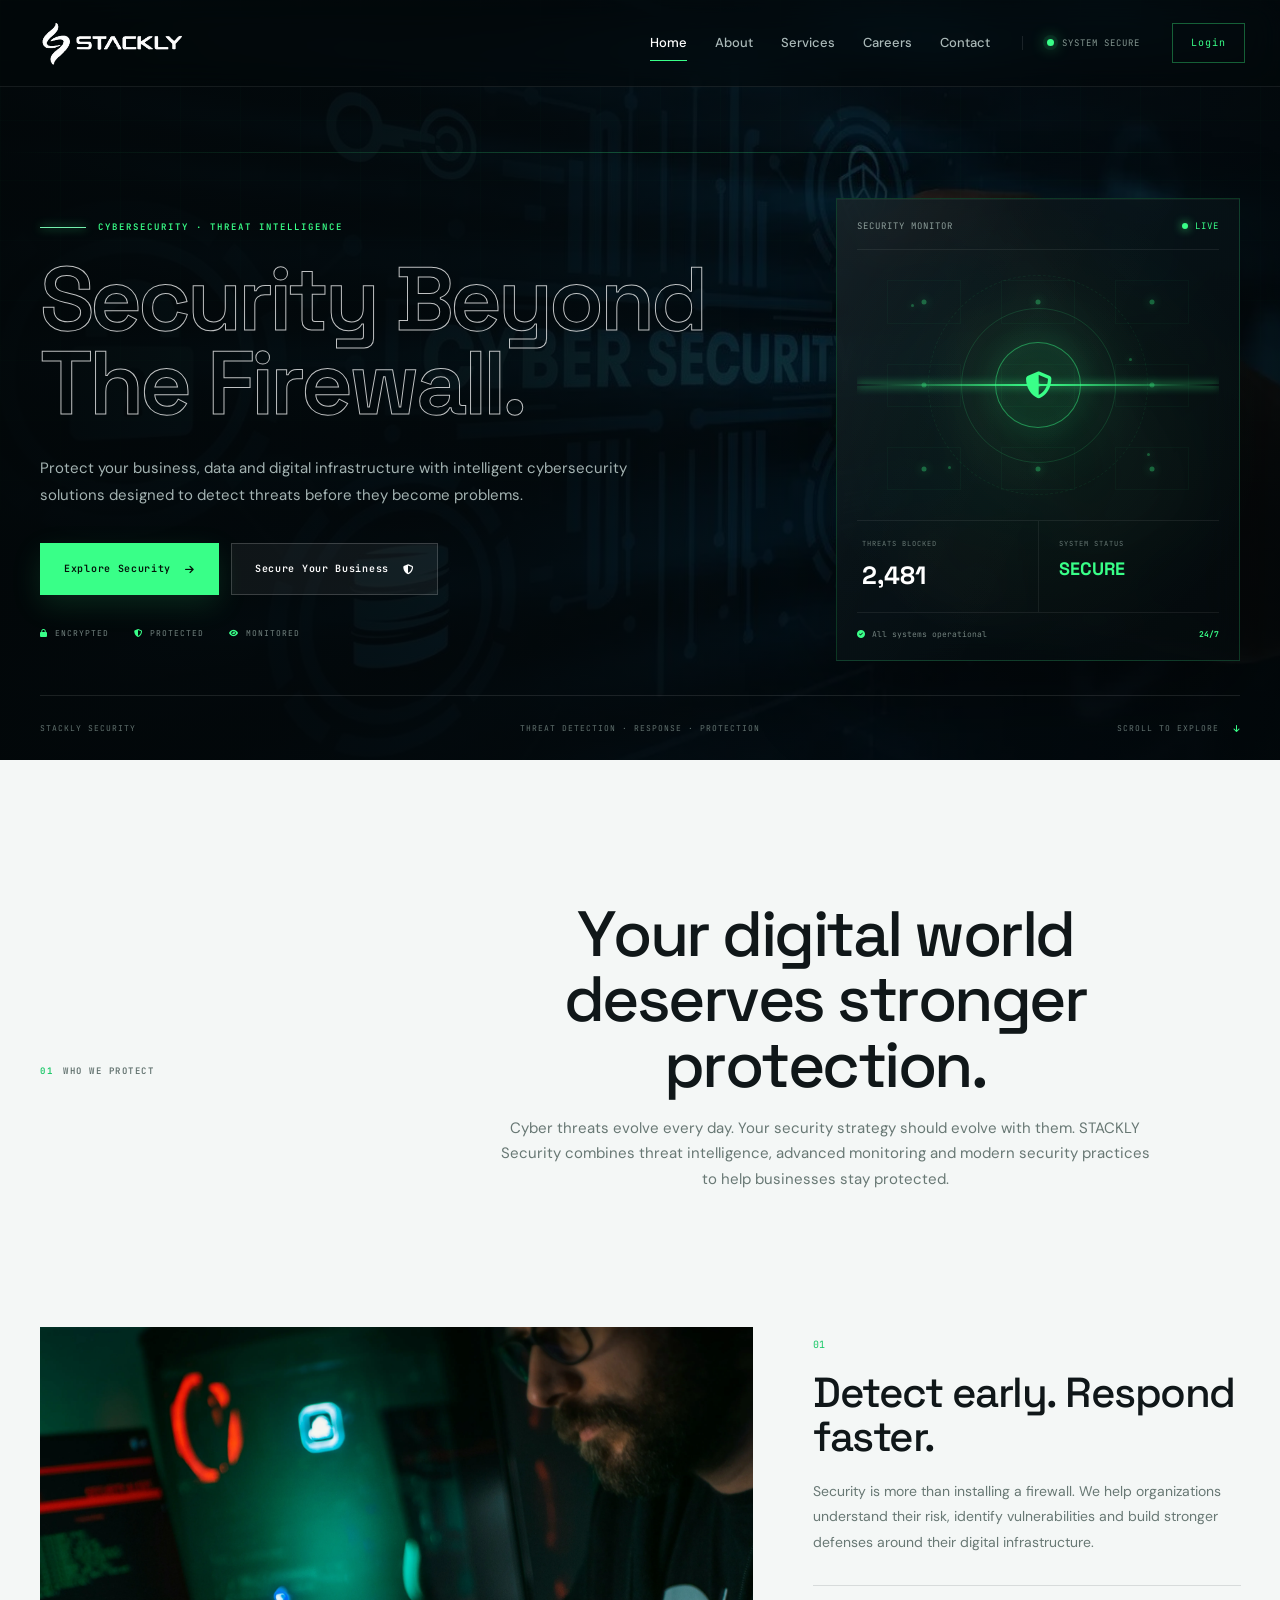
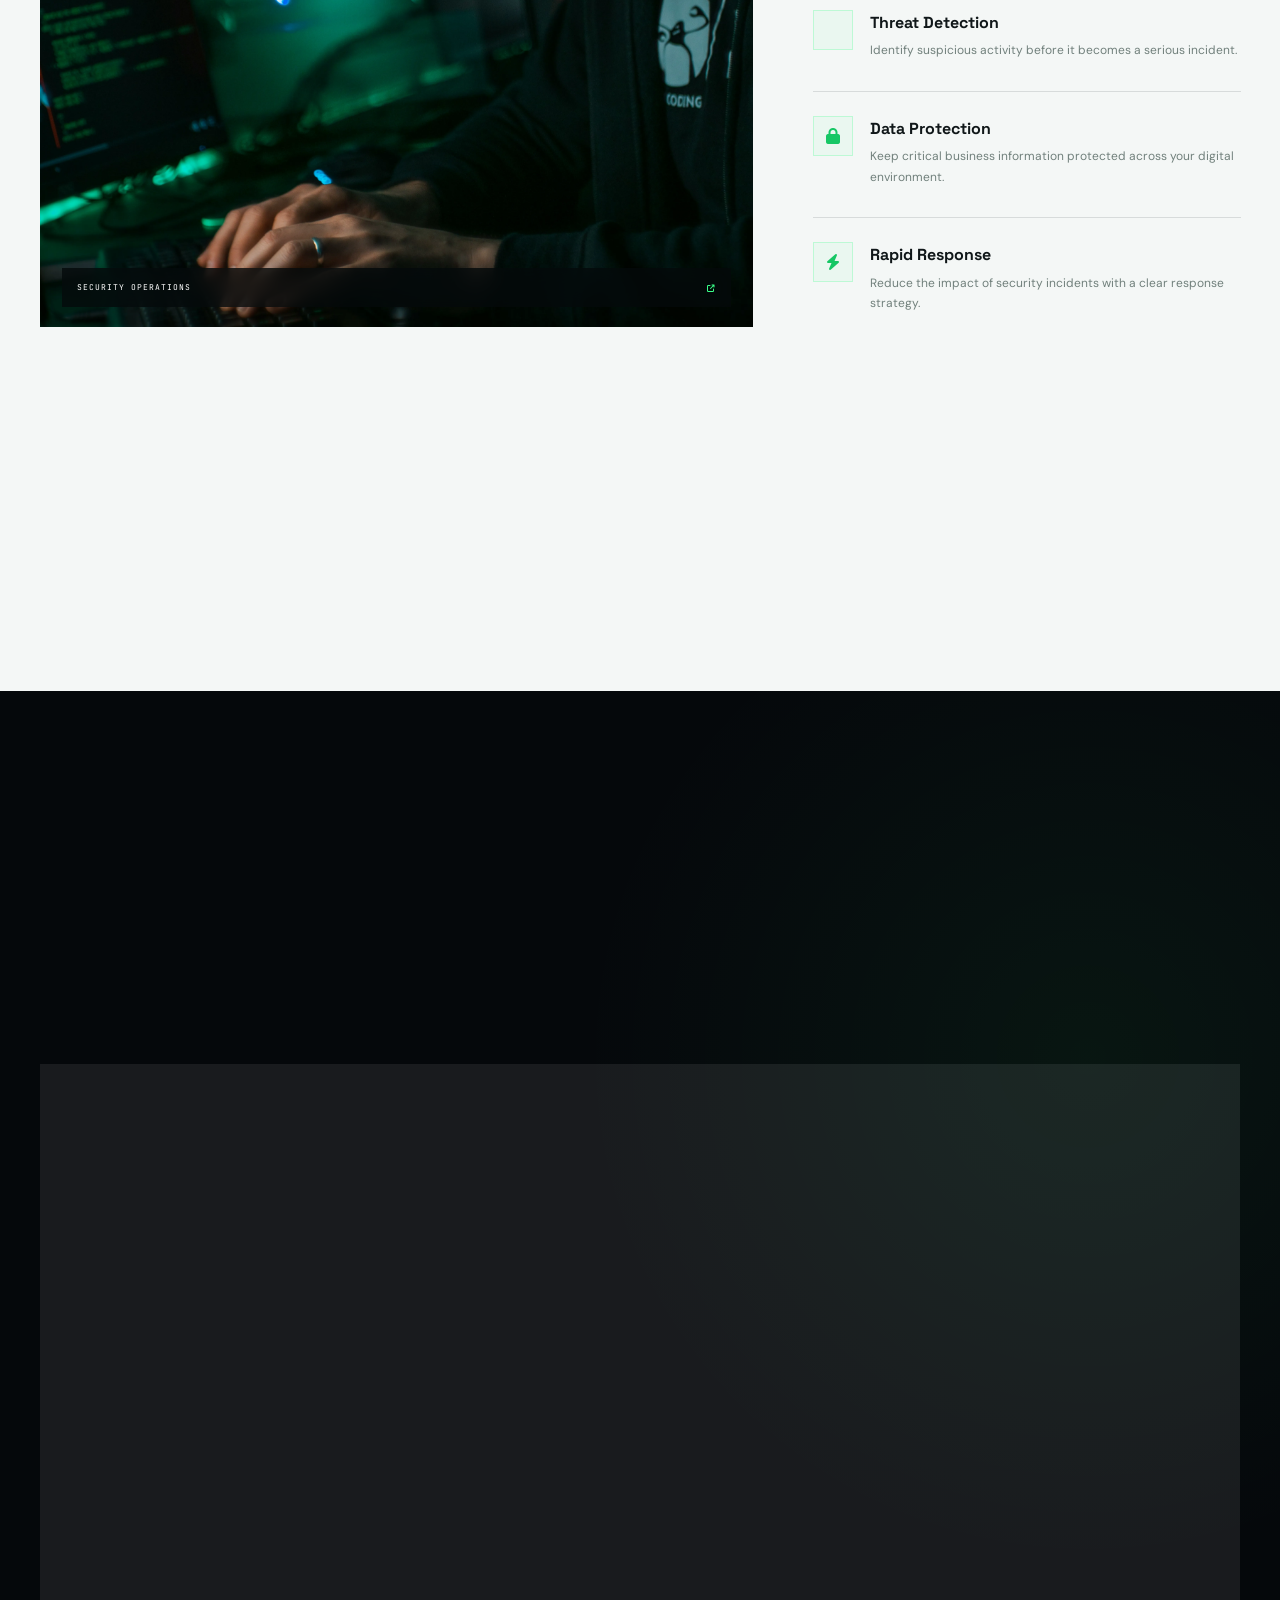
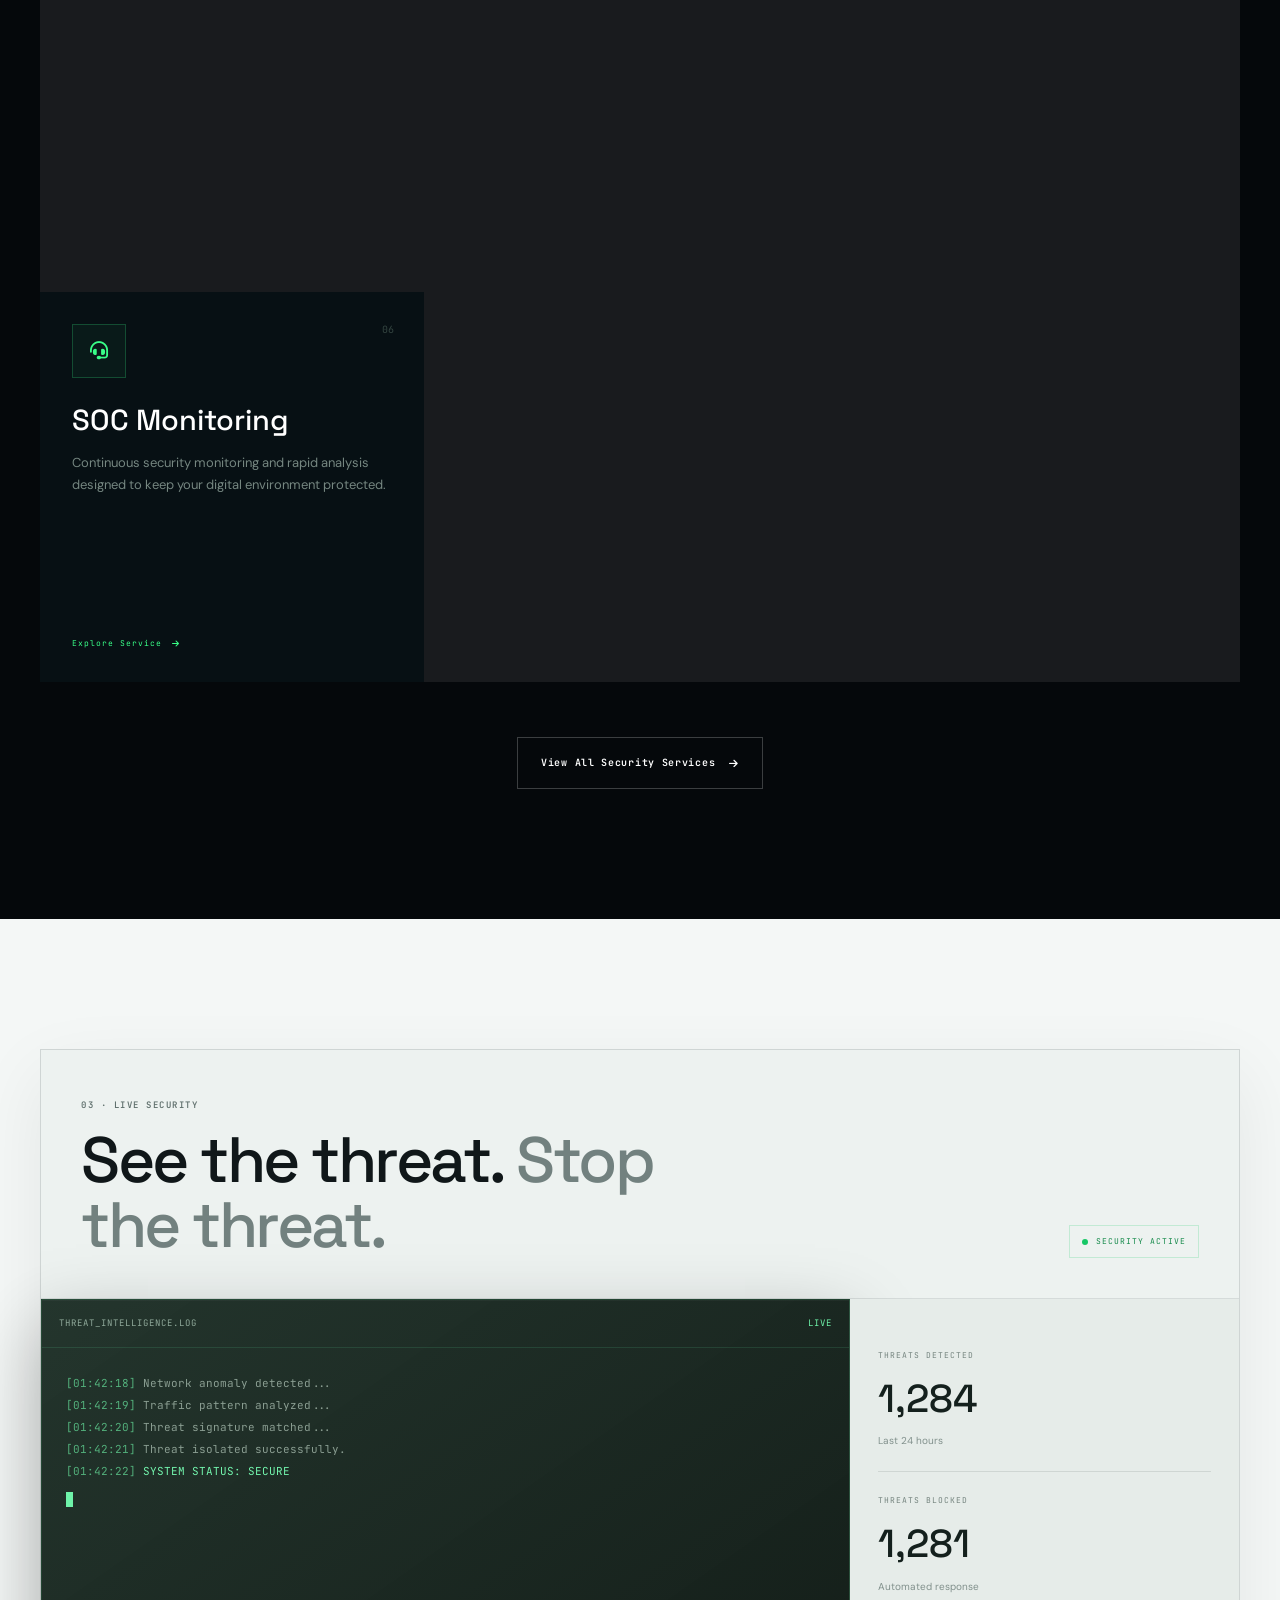
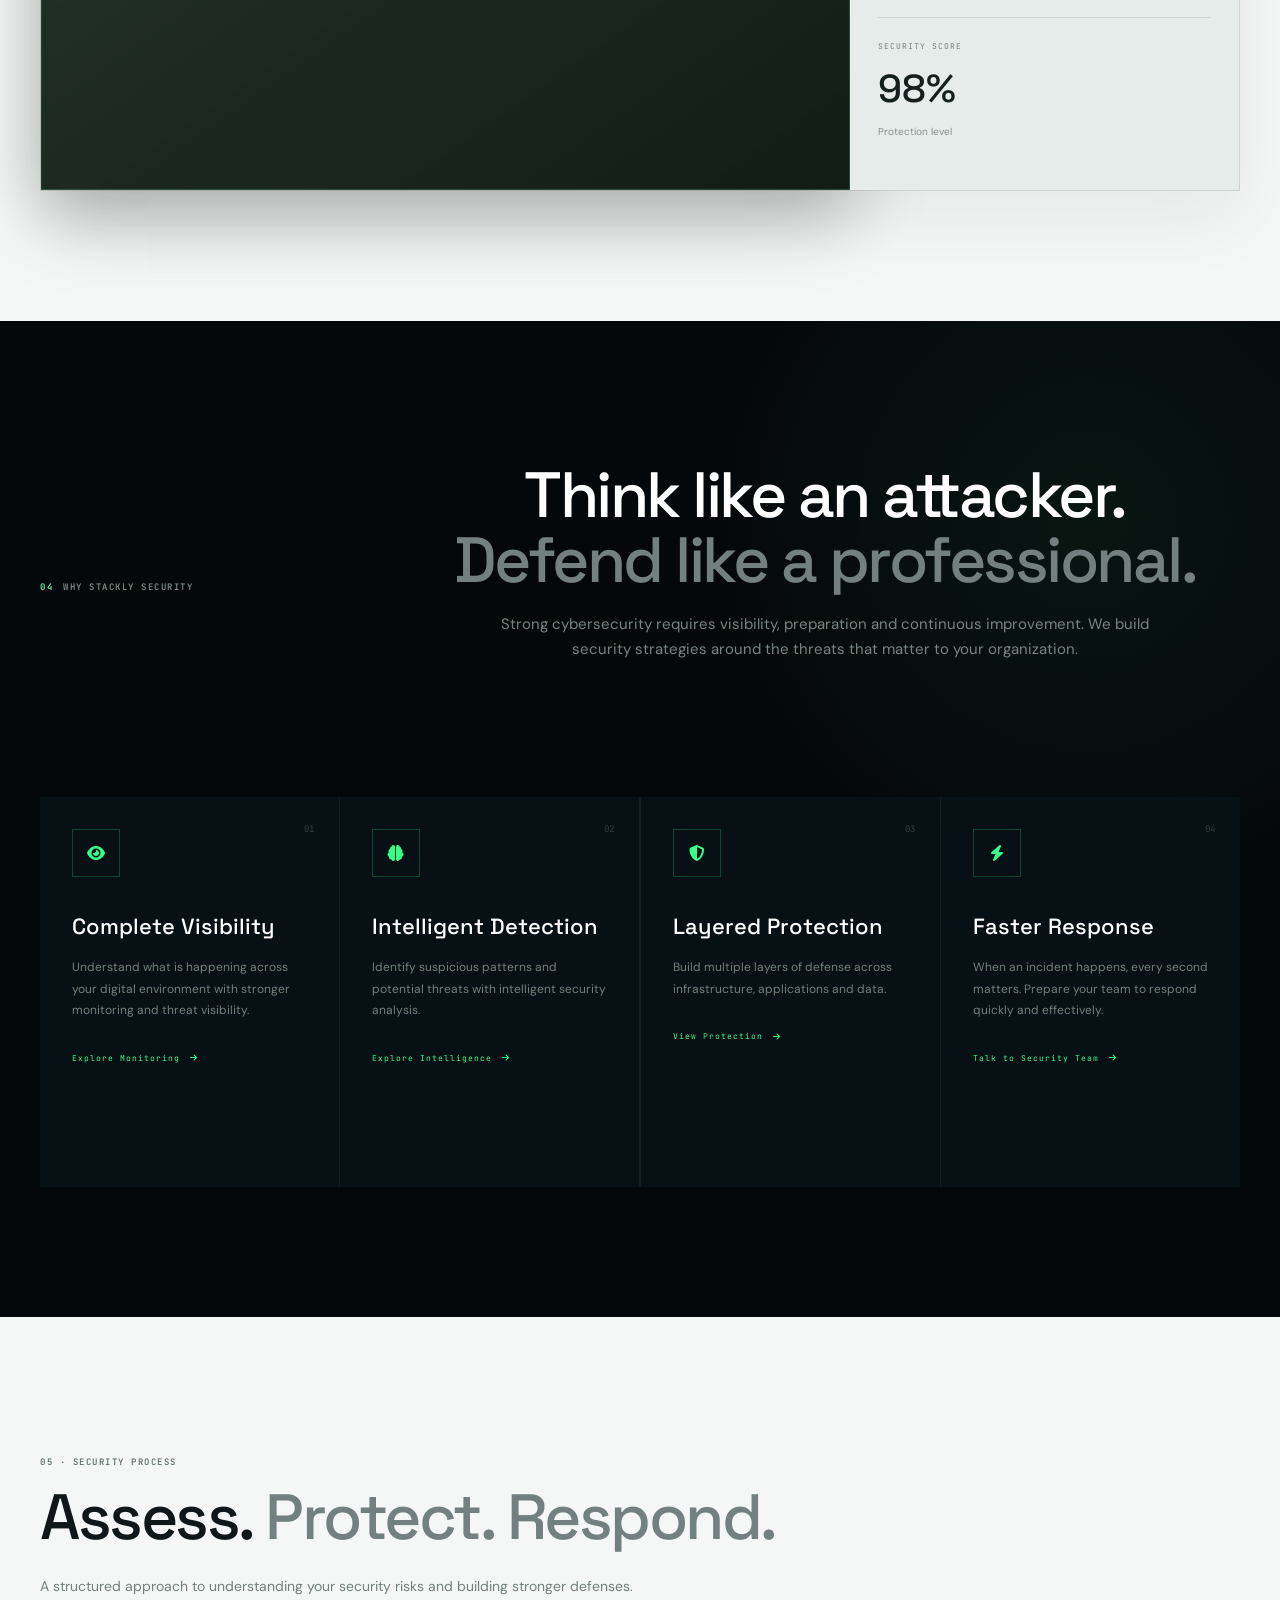
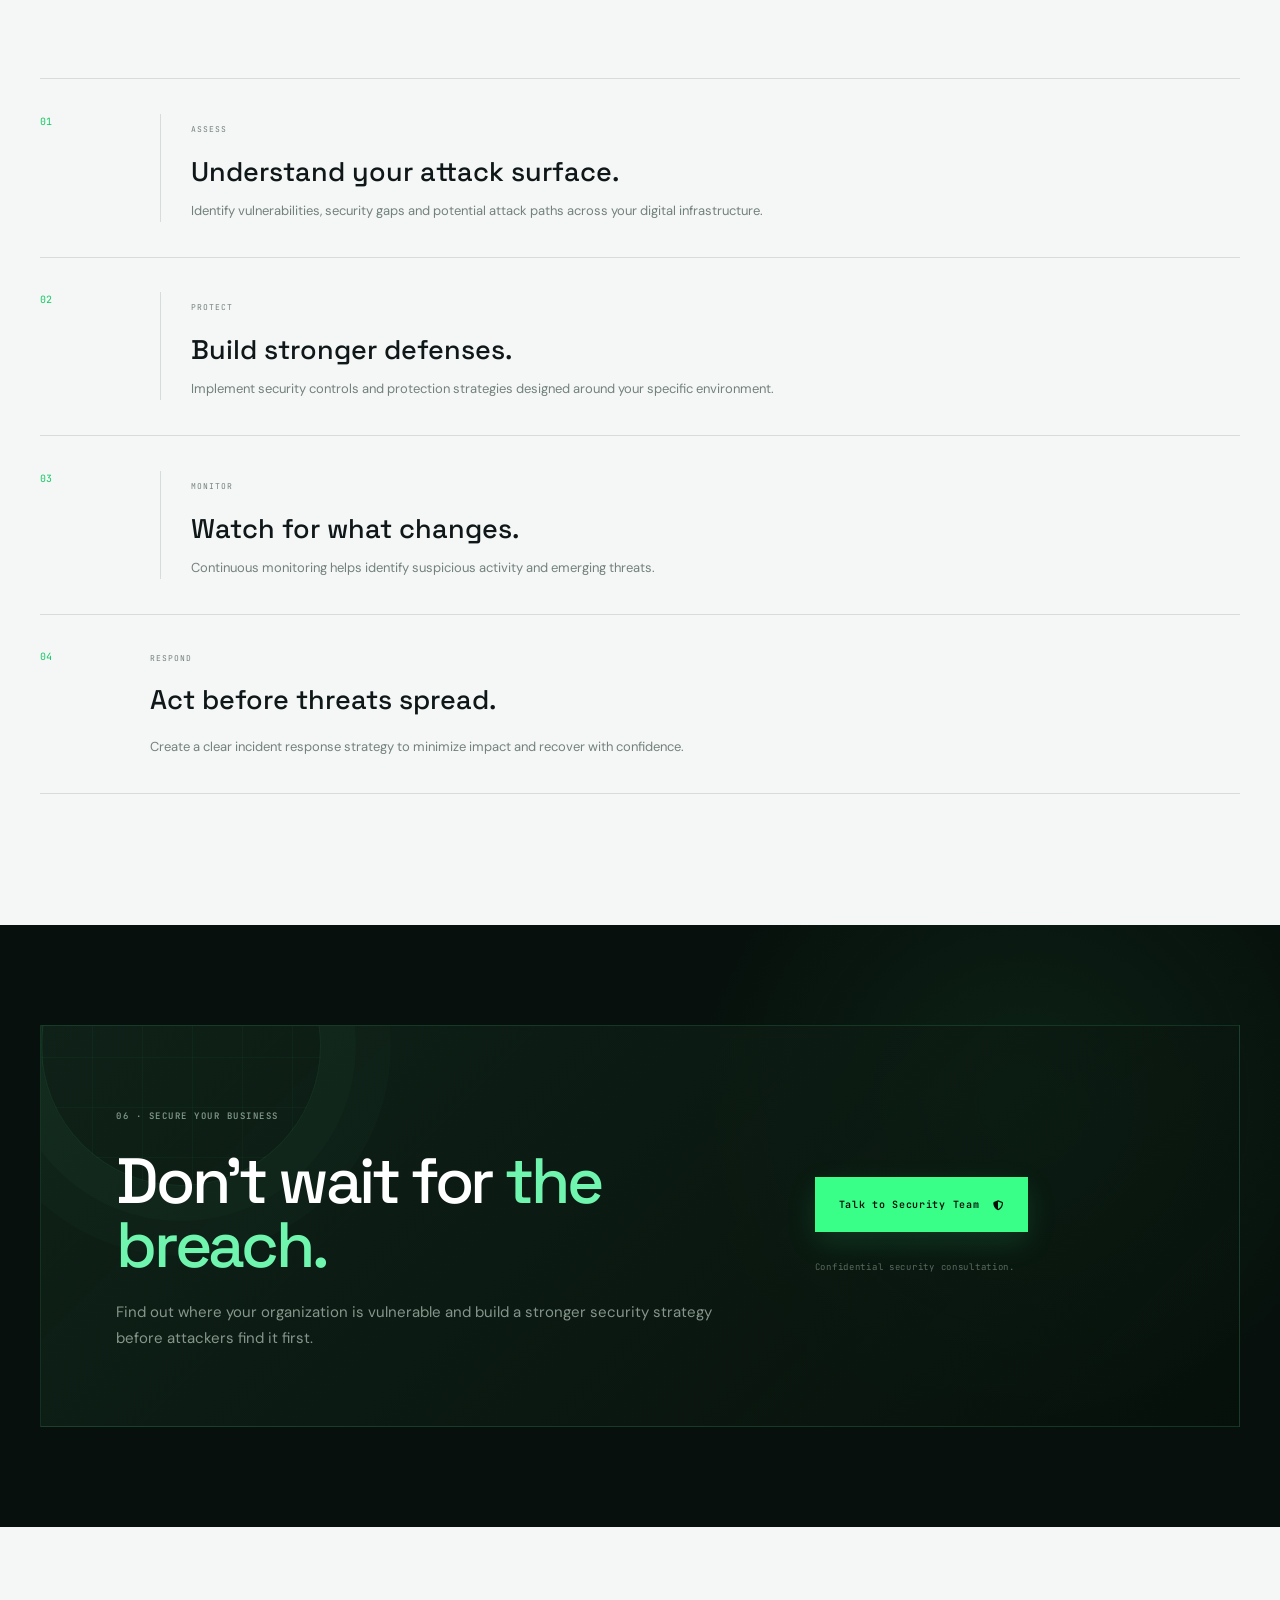
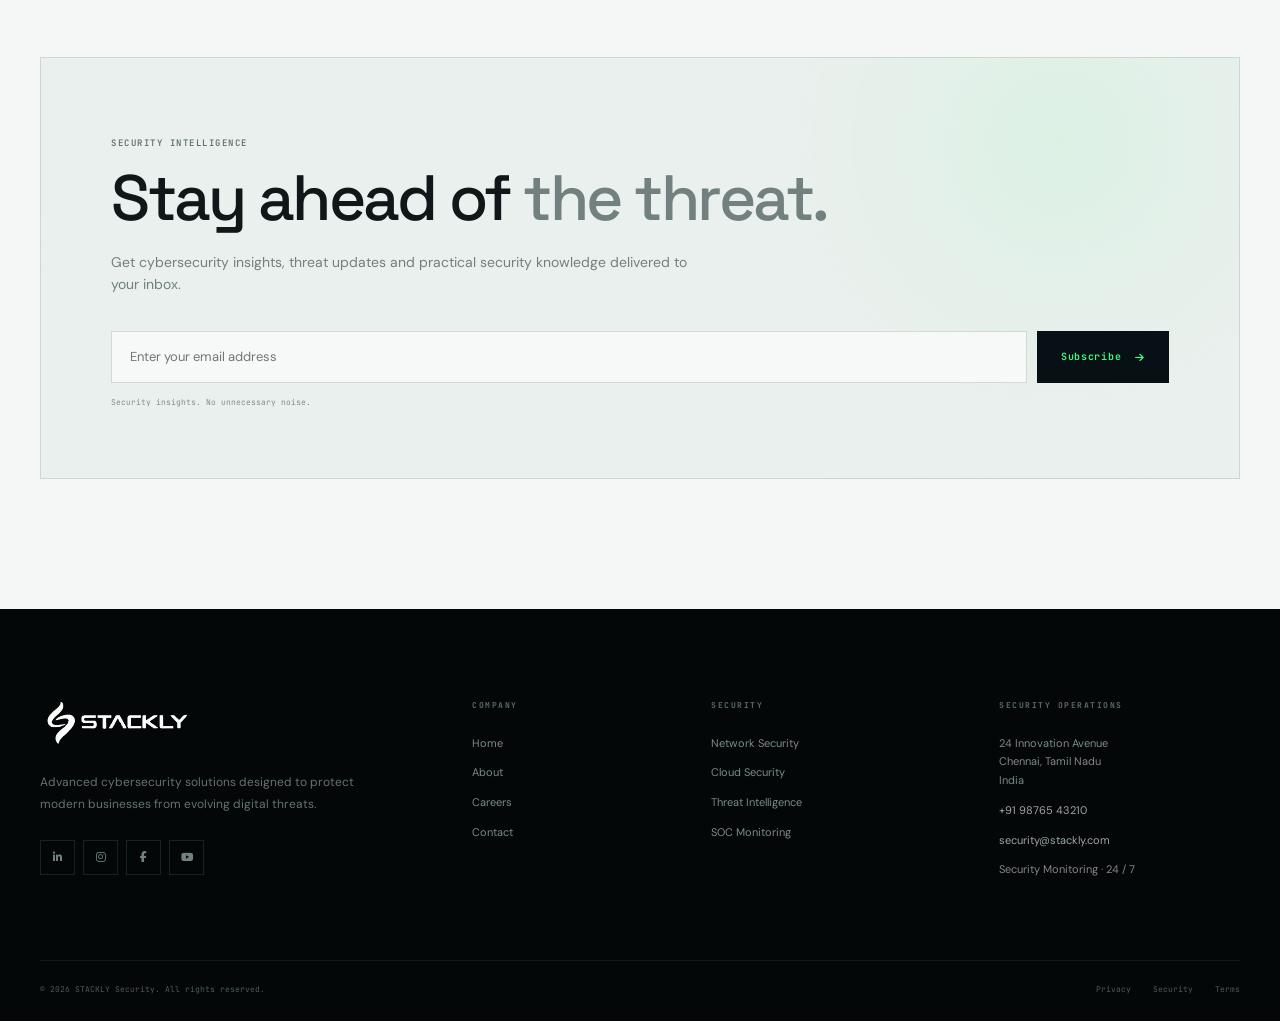
==== index.html @ fbae8cc4 "first commit" ====
<!DOCTYPE html>
<html lang="en">

<head>

    <meta charset="UTF-8">

    <meta
        name="viewport"
        content="width=device-width, initial-scale=1.0"
    >

    <meta
        name="description"
        content="STACKLY Security delivers advanced cybersecurity, threat intelligence, cloud security and digital protection solutions for modern businesses."
    >

    <meta
        name="keywords"
        content="STACKLY Security, cybersecurity, cyber security, threat intelligence, network security, cloud security, SOC, data protection"
    >

    <meta
        name="author"
        content="STACKLY Security"
    >

    <title>
        STACKLY Security — Secure. Detect. Defend.
    </title>


    <!-- =====================================================
         GOOGLE FONTS
    ====================================================== -->

    <link rel="preconnect" href="https://fonts.googleapis.com">

    <link
        rel="preconnect"
        href="https://fonts.gstatic.com"
        crossorigin
    >

    <link
        href="https://fonts.googleapis.com/css2?family=DM+Sans:wght@400;500;600;700&family=JetBrains+Mono:wght@400;500;600;700&family=Space+Grotesk:wght@400;500;600;700&display=swap"
        rel="stylesheet"
    >


    <!-- =====================================================
         MAIN CSS
    ====================================================== -->

    <link
        rel="stylesheet"
        href="css/style.css"
    >

    <link
        rel="stylesheet"
        href="css/responsive.css"
    >

    <link
        rel="stylesheet"
        href="css/animations.css"
    >


    <!-- =====================================================
         FONT AWESOME
    ====================================================== -->

    <link
        rel="stylesheet"
        href="https://cdnjs.cloudflare.com/ajax/libs/font-awesome/6.5.2/css/all.min.css"
    >

    <script>document.documentElement.classList.add('js');</script>

</head>


<body>


<!-- =========================================================
     CYBERSECURITY PRELOADER
========================================================= -->
<div class="preloader" id="preloader" aria-label="Security system booting">
    <div class="preloader-content">
        <div class="preloader-visual">
            <div class="preloader-ring-outer"></div>
            <div class="preloader-ring-inner"></div>
            <div class="preloader-icon-container">
                <svg class="preloader-icon" viewBox="0 0 100 100" fill="none" xmlns="http://www.w3.org/2000/svg">
                    <path d="M50 12L20 25V48C20 68.2 32.8 83.2 50 88C67.2 83.2 80 68.2 80 48V25L50 12Z" stroke="var(--cyber)" stroke-width="2.5" stroke-linejoin="round" fill="none"/>
                    <path d="M50 30L34 39.2V57.7L50 67L66 57.7V39.2L50 30Z" stroke="var(--cyber)" stroke-width="1.5" stroke-dasharray="4 2" fill="none" opacity="0.6"/>
                    <path d="M50 42C47.8 42 46 43.8 46 46V49H44V56H56V49H54V46C54 43.8 52.2 42 50 42ZM48 46C48 44.9 48.9 44 50 44C51.1 44 52 44.9 52 46V49H48V46Z" fill="var(--cyber)"/>
                </svg>
                <div class="preloader-scan-line"></div>
            </div>
        </div>
        <div class="preloader-status">
            <span class="status-dot"></span>
            <span class="status-text">SECURE BOOT ACTIVE</span>
        </div>
    </div>
</div>


<!-- =========================================================
     PAGE WRAPPER
========================================================= -->

<div class="page-wrapper">



<!-- =========================================================
     HEADER
========================================================= -->

<header
    class="site-header"
    id="siteHeader"
>

    <nav class="navbar">


        <!-- BRAND -->

       <a href="index.html" class="brand-logo">
    <img 
        src="assets/logo.webp" 
        alt="STACKLY Security Logo"
        class="brand-logo-img"
    >
</a>



        <!-- DESKTOP NAVIGATION -->

        <div class="desktop-navigation">

            <a
                href="index.html"
                class="nav-link active"
            >
                Home
            </a>

            <a
                href="about.html"
                class="nav-link"
            >
                About
            </a>

            <a
                href="services.html"
                class="nav-link"
            >
                Services
            </a>

         

            <a
                href="career.html"
                class="nav-link"
            >
                Careers
            </a>

            <a
                href="contact.html"
                class="nav-link"
            >
                Contact
            </a>

        </div>



        <!-- SECURITY STATUS -->

        <div class="security-status">

            <span class="status-dot"></span>

            <span>
                SYSTEM SECURE
            </span>

        </div>



        <!-- LOGIN -->

        <a
            href="login.html"
            class="login-link"
        >
            Login
        </a>



        <!-- MOBILE MENU -->

        <button
            class="menu-toggle"
            id="menuToggle"
            aria-label="Open navigation menu"
            aria-expanded="false"
        >

            <span></span>
            <span></span>
            <span></span>

        </button>

    </nav>

</header>



<!-- =========================================================
     MOBILE SIDEBAR
========================================================= -->

<div
    class="mobile-overlay"
    id="mobileOverlay"
></div>


<aside
    class="mobile-sidebar"
    id="mobileSidebar"
>


    <div class="mobile-sidebar-header">

        <div class="mobile-brand">

            STACKLY
            <span>
                SECURITY
            </span>

        </div>


        <button
            class="mobile-close"
            id="mobileClose"
            aria-label="Close navigation"
        >

            <i class="fa-solid fa-xmark"></i>

        </button>

    </div>



    <div class="mobile-menu">


        <a
            href="index.html"
            class="active"
        >

            <span>
                01
            </span>

            Home

        </a>


        <a href="about.html">

            <span>
                02
            </span>

            About

        </a>


        <a href="services.html">

            <span>
                03
            </span>

            Services

        </a>


    


        <a href="career.html">

            <span>
                05
            </span>

            Careers

        </a>


        <a href="contact.html">

            <span>
                06
            </span>

            Contact

        </a>


        <a
            href="login.html"
            class="mobile-login-btn"
        >

            <span>
                →
            </span>

            Security Portal

        </a>

    </div>



    <div class="mobile-sidebar-footer">

        <a href="tel:+919876543210">

            <i class="fa-solid fa-phone"></i>

            <span>
                +91 98765 43210
            </span>

        </a>


        <a href="mailto:security@stackly.com">

            <i class="fa-solid fa-envelope"></i>

            <span>
                security@stackly.com
            </span>

        </a>


        <a href="404.html">

            <i class="fa-solid fa-location-dot"></i>

            <span>
                Tamil Nadu, India
            </span>

        </a>

    </div>

</aside>



<!-- =========================================================
     MAIN
========================================================= -->

<main>



<!-- =========================================================
     HERO SECTION
========================================================= -->

<section
    class="hero-section"
    id="home"
>


    <!-- BACKGROUND -->

    <div class="hero-background">

        <img
            src="assets/c7.webp"
            alt="Cybersecurity operations center"
            class="hero-image"
            loading="eager"
        >

    </div>


    <div class="hero-overlay"></div>


    <!-- CYBER GRID -->

    <div class="cyber-grid"></div>


    <!-- SCAN LINE -->

    <div class="hero-scan-line"></div>



    <!-- HERO CONTAINER -->

    <div class="hero-container">


        <!-- HERO CONTENT -->

        <div class="hero-content">


            <div class="hero-eyebrow reveal-up">

                <span class="eyebrow-line"></span>

                <span>
                    CYBERSECURITY · THREAT INTELLIGENCE
                </span>

            </div>



            <h1
                class="hero-title letter-reveal"
            >

                Security
                <span>
                    Beyond The Firewall.
                </span>

            </h1>



            <p
                class="hero-description reveal-up"
            >

                Protect your business, data and digital
                infrastructure with intelligent cybersecurity
                solutions designed to detect threats before
                they become problems.

            </p>



            <!-- HERO BUTTONS -->

            <div
                class="hero-buttons reveal-up"
            >


                <a
                    href="404.html"
                    class="btn btn-primary magnetic-btn"
                >

                    <span>
                        Explore Security
                    </span>

                    <i class="fa-solid fa-arrow-right"></i>

                </a>



                <a
                    href="404.html"
                    class="btn btn-glass magnetic-btn"
                >

                    <span>
                        Secure Your Business
                    </span>

                    <i class="fa-solid fa-shield-halved"></i>

                </a>

            </div>


            <!-- HERO TRUST -->

            <div class="hero-trust reveal-up">

                <span>
                    <i class="fa-solid fa-lock"></i>
                    ENCRYPTED
                </span>

                <span>
                    <i class="fa-solid fa-shield-halved"></i>
                    PROTECTED
                </span>

                <span>
                    <i class="fa-solid fa-eye"></i>
                    MONITORED
                </span>

            </div>

        </div>



        <!-- =================================================
             CYBER SECURITY DASHBOARD CARD
        ================================================== -->

        <div
            class="hero-floating-card cyber-card reveal-security-card"
        >


            <div class="cyber-card-header">

                <span>
                    SECURITY MONITOR
                </span>

                <span class="live-status">

                    <span></span>

                    LIVE

                </span>

            </div>



            <!-- THREAT VISUAL -->

            <div class="threat-visual">

                <!-- CYBER PARTICLES -->
                <div class="cyber-particles">
                    <span></span>
                    <span></span>
                    <span></span>
                    <span></span>
                </div>

                <!-- SCAN LINE -->
                <div class="threat-scan-line"></div>

                <div class="threat-grid">

                    <span></span>
                    <span></span>
                    <span></span>
                    <span></span>
                    <span></span>
                    <span></span>
                    <span></span>
                    <span></span>
                    <span></span>

                </div>


                <div class="threat-core">

                    <i class="fa-solid fa-shield-halved"></i>

                </div>


                <div class="scan-ring scan-ring-one"></div>

                <div class="scan-ring scan-ring-two"></div>

            </div>



            <!-- SECURITY METRICS -->

            <div class="security-metrics">


                <div class="security-metric">

                    <span>
                        THREATS BLOCKED
                    </span>

                    <strong>
                        2,481
                    </strong>

                </div>


                <div class="security-metric">

                    <span>
                        SYSTEM STATUS
                    </span>

                    <strong class="secure-text">
                        SECURE
                    </strong>

                </div>


            </div>



            <!-- CARD FOOTER -->

            <div class="cyber-card-footer">

                <span>
                    <i class="fa-solid fa-circle-check"></i>
                    All systems operational
                </span>

                <strong>
                    24/7
                </strong>

            </div>

        </div>

    </div>



    <!-- HERO BOTTOM -->

    <div class="hero-bottom-bar">

        <span>
            STACKLY SECURITY
        </span>

        <span>
            THREAT DETECTION · RESPONSE · PROTECTION
        </span>

        <span>
            SCROLL TO EXPLORE
            <i class="fa-solid fa-arrow-down"></i>
        </span>

    </div>

</section>



<!-- =========================================================
     SECURITY INTRO
========================================================= -->

<section
    class="intro-section section-light"
    id="about"
>

    <div class="section-container">


        <div
            class="section-heading-row reveal-up"
        >

            <div class="section-label">

                <span>
                    01
                </span>

                WHO WE PROTECT

            </div>


            <div class="section-heading">

                <h2 class="letter-reveal">

                    Your digital world
                    <em>deserves stronger protection.</em>

                </h2>


                <p>

                    Cyber threats evolve every day.
                    Your security strategy should evolve with them.

                    STACKLY Security combines threat intelligence,
                    advanced monitoring and modern security practices
                    to help businesses stay protected.

                </p>

            </div>

        </div>



        <!-- INTRO GRID -->

        <div class="intro-grid">


            <!-- IMAGE -->

            <div
                class="intro-large-image image-reveal"
            >

                <img
                    src="assets/u2.webp"
                    alt="Cybersecurity analyst monitoring systems"
                    loading="lazy"
                >


                <div class="image-caption">

                    <span>
                        SECURITY OPERATIONS
                    </span>

                    <i
                        class="fa-solid fa-arrow-up-right-from-square"
                    ></i>

                </div>

            </div>



            <!-- CONTENT -->

            <div
                class="intro-side-content reveal-right"
            >

                <div class="intro-number">
                    01
                </div>


                <h3>

                    Detect early.
                    Respond faster.

                </h3>


                <p>

                    Security is more than installing a firewall.
                    We help organizations understand their risk,
                    identify vulnerabilities and build stronger
                    defenses around their digital infrastructure.

                </p>



                <!-- FEATURE 1 -->

                <div
                    class="intro-feature stagger-item"
                >

                    <span class="feature-icon">

                        <i class="fa-solid fa-radar"></i>

                    </span>


                    <div>

                        <h4>
                            Threat Detection
                        </h4>

                        <p>
                            Identify suspicious activity before
                            it becomes a serious incident.
                        </p>

                    </div>

                </div>



                <!-- FEATURE 2 -->

                <div
                    class="intro-feature stagger-item"
                >

                    <span class="feature-icon">

                        <i class="fa-solid fa-lock"></i>

                    </span>


                    <div>

                        <h4>
                            Data Protection
                        </h4>

                        <p>
                            Keep critical business information
                            protected across your digital environment.
                        </p>

                    </div>

                </div>



                <!-- FEATURE 3 -->

                <div
                    class="intro-feature stagger-item"
                >

                    <span class="feature-icon">

                        <i class="fa-solid fa-bolt"></i>

                    </span>


                    <div>

                        <h4>
                            Rapid Response
                        </h4>

                        <p>
                            Reduce the impact of security incidents
                            with a clear response strategy.
                        </p>

                    </div>

                </div>

            </div>

        </div>



        <!-- =================================================
             SECURITY STATISTICS
        ================================================== -->

        <div
            class="stats-grid reveal-up"
        >


            <div class="stat-item">

                <strong
                    class="counter"
                    data-target="99"
                >
                    0
                </strong>

                <span>
                    Threat Visibility %
                </span>

            </div>



            <div class="stat-item">

                <strong
                    class="counter"
                    data-target="24"
                >
                    0
                </strong>

                <span>
                    Hour Monitoring
                </span>

            </div>



            <div class="stat-item">

                <strong
                    class="counter"
                    data-target="365"
                >
                    0
                </strong>

                <span>
                    Days Protected
                </span>

            </div>



            <div class="stat-item">

                <strong
                    class="counter"
                    data-target="100"
                >
                    0
                </strong>

                <span>
                    % Security Focus
                </span>

            </div>

        </div>

    </div>

</section>



<!-- =========================================================
     SECURITY SERVICES
========================================================= -->

<section
    class="services-section section-dark"
    id="services"
>

    <div class="section-container">


        <div
            class="services-heading reveal-up"
        >

            <div>

                <span class="section-label light">

                    02 · SECURITY SERVICES

                </span>


                <h2 class="letter-reveal">

                    Security built
                    <em>around your risks.</em>

                </h2>

            </div>


            <p>

                From infrastructure protection to threat
                monitoring and incident response, we create
                layered security strategies designed for
                modern digital environments.

            </p>

        </div>



        <!-- SERVICE CARDS -->

        <div class="services-grid">


            <!-- SERVICE 01 -->

            <article
                class="service-card service-card-large reveal-up"
            >

                <div class="service-number">
                    01
                </div>


                <div class="service-icon">

                    <i class="fa-solid fa-network-wired"></i>

                </div>


                <h3>
                    Network Security
                </h3>


                <p>

                    Protect your network infrastructure
                    from unauthorized access, malicious
                    activity and evolving cyber threats.

                </p>


                <div class="service-tags">

                    <span>
                        Firewall
                    </span>

                    <span>
                        Monitoring
                    </span>

                    <span>
                        Detection
                    </span>

                </div>


                <a
                    href="404.html"
                    class="service-link"
                >

                    Explore Service

                    <i class="fa-solid fa-arrow-right"></i>

                </a>

            </article>



            <!-- SERVICE 02 -->

            <article
                class="service-card reveal-up"
            >

                <div class="service-number">
                    02
                </div>


                <div class="service-icon">

                    <i class="fa-solid fa-cloud"></i>

                </div>


                <h3>
                    Cloud Security
                </h3>


                <p>

                    Secure cloud environments, applications
                    and infrastructure against modern threats.

                </p>


                <a
                    href="404.html"
                    class="service-link"
                >

                    Explore Service

                    <i class="fa-solid fa-arrow-right"></i>

                </a>

            </article>



            <!-- SERVICE 03 -->

            <article
                class="service-card reveal-up"
            >

                <div class="service-number">
                    03
                </div>


                <div class="service-icon">

                    <i class="fa-solid fa-code"></i>

                </div>


                <h3>
                    Application Security
                </h3>


                <p>

                    Identify application vulnerabilities
                    and strengthen your software before
                    attackers find the weaknesses.

                </p>


                <a
                    href="404.html"
                    class="service-link"
                >

                    Explore Service

                    <i class="fa-solid fa-arrow-right"></i>

                </a>

            </article>



            <!-- SERVICE 04 -->

            <article
                class="service-card reveal-up"
            >

                <div class="service-number">
                    04
                </div>


                <div class="service-icon">

                    <i class="fa-solid fa-crosshairs"></i>

                </div>


                <h3>
                    Threat Intelligence
                </h3>


                <p>

                    Understand emerging threats and gain
                    actionable intelligence to improve
                    your security posture.

                </p>


                <a
                    href="404.html"
                    class="service-link"
                >

                    Explore Service

                    <i class="fa-solid fa-arrow-right"></i>

                </a>

            </article>



            <!-- SERVICE 05 -->

            <article
                class="service-card reveal-up"
            >

                <div class="service-number">
                    05
                </div>


                <div class="service-icon">

                    <i class="fa-solid fa-bug-slash"></i>

                </div>


                <h3>
                    Vulnerability Assessment
                </h3>


                <p>

                    Discover weaknesses across systems,
                    applications and infrastructure before
                    they become attack paths.

                </p>


                <a
                    href="404.html"
                    class="service-link"
                >

                    Explore Service

                    <i class="fa-solid fa-arrow-right"></i>

                </a>

            </article>



            <!-- SERVICE 06 -->

            <article
                class="service-card reveal-up"
            >

                <div class="service-number">
                    06
                </div>


                <div class="service-icon">

                    <i class="fa-solid fa-headset"></i>

                </div>


                <h3>
                    SOC Monitoring
                </h3>


                <p>

                    Continuous security monitoring and
                    rapid analysis designed to keep your
                    digital environment protected.

                </p>


                <a
                    href="404.html"
                    class="service-link"
                >

                    Explore Service

                    <i class="fa-solid fa-arrow-right"></i>

                </a>

            </article>

        </div>



        <!-- CTA -->

        <div
            class="center-button reveal-up"
        >

            <a
                href="404.html"
                class="btn btn-outline-light"
            >

                View All Security Services

                <i class="fa-solid fa-arrow-right"></i>

            </a>

        </div>

    </div>

</section>



<!-- =========================================================
     THREAT INTELLIGENCE
========================================================= -->

<section
    class="threat-section section-light"
>

    <div class="section-container">


        <div class="threat-dashboard reveal">


            <div class="threat-dashboard-header">

                <div>

                    <span class="section-label">

                        03 · LIVE SECURITY

                    </span>

                    <h2 class="split-title">

                        See the threat.
                        <em>Stop the threat.</em>

                    </h2>

                </div>


                <div class="dashboard-status">

                    <span></span>

                    SECURITY ACTIVE

                </div>

            </div>



            <div class="threat-dashboard-grid">


                <!-- TERMINAL -->

                <div class="security-terminal">

                    <div class="security-terminal-header">

                        <span>
                            THREAT_INTELLIGENCE.LOG
                        </span>

                        <span>
                            LIVE
                        </span>

                    </div>


                    <div class="security-terminal-body">

                        <p>
                            <span>
                                [01:42:18]
                            </span>
                            Network anomaly detected...
                        </p>

                        <p>
                            <span>
                                [01:42:19]
                            </span>
                            Traffic pattern analyzed...
                        </p>

                        <p>
                            <span>
                                [01:42:20]
                            </span>
                            Threat signature matched...
                        </p>

                        <p>
                            <span>
                                [01:42:21]
                            </span>
                            Threat isolated successfully.
                        </p>

                        <p class="terminal-success">
                            <span>
                                [01:42:22]
                            </span>
                            SYSTEM STATUS: SECURE
                        </p>

                        <div class="terminal-cursor"></div>

                    </div>

                </div>



                <!-- THREAT METRICS -->

                <div class="threat-metrics">


                    <div class="threat-metric">

                        <span>
                            THREATS DETECTED
                        </span>

                        <strong>
                            1,284
                        </strong>

                        <small>
                            Last 24 hours
                        </small>

                    </div>


                    <div class="threat-metric">

                        <span>
                            THREATS BLOCKED
                        </span>

                        <strong>
                            1,281
                        </strong>

                        <small>
                            Automated response
                        </small>

                    </div>


                    <div class="threat-metric">

                        <span>
                            SECURITY SCORE
                        </span>

                        <strong>
                            98%
                        </strong>

                        <small>
                            Protection level
                        </small>

                    </div>

                </div>

            </div>

        </div>

    </div>

</section>



<!-- =========================================================
     WHY CHOOSE US
========================================================= -->

<section
    class="why-section section-dark"
    id="why-us"
>

    <div class="section-container">


        <div
            class="section-heading-row reveal"
        >

            <div class="section-label light">

                <span>
                    04
                </span>

                WHY STACKLY SECURITY

            </div>


            <div class="section-heading">

                <h2 class="split-title">

                    Think like an attacker.
                    <em>Defend like a professional.</em>

                </h2>

                <p>

                    Strong cybersecurity requires visibility,
                    preparation and continuous improvement.
                    We build security strategies around the
                    threats that matter to your organization.

                </p>

            </div>

        </div>



        <div class="why-grid">


            <article class="why-card reveal">

                <div class="why-card-number">
                    01
                </div>

                <div class="why-card-icon">

                    <i class="fa-solid fa-eye"></i>

                </div>

                <h3>
                    Complete Visibility
                </h3>

                <p>

                    Understand what is happening across
                    your digital environment with stronger
                    monitoring and threat visibility.

                </p>

                <a
                    href="404.html"
                    class="card-link"
                >

                    Explore Monitoring

                    <i class="fa-solid fa-arrow-right"></i>

                </a>

            </article>



            <article class="why-card reveal">

                <div class="why-card-number">
                    02
                </div>

                <div class="why-card-icon">

                    <i class="fa-solid fa-brain"></i>

                </div>

                <h3>
                    Intelligent Detection
                </h3>

                <p>

                    Identify suspicious patterns and
                    potential threats with intelligent
                    security analysis.

                </p>

                <a
                    href="404.html"
                    class="card-link"
                >

                    Explore Intelligence

                    <i class="fa-solid fa-arrow-right"></i>

                </a>

            </article>



            <article class="why-card reveal">

                <div class="why-card-number">
                    03
                </div>

                <div class="why-card-icon">

                    <i class="fa-solid fa-shield-halved"></i>

                </div>

                <h3>
                    Layered Protection
                </h3>

                <p>

                    Build multiple layers of defense
                    across infrastructure, applications
                    and data.

                </p>

                <a
                    href="404.html"
                    class="card-link"
                >

                    View Protection

                    <i class="fa-solid fa-arrow-right"></i>

                </a>

            </article>



            <article class="why-card reveal">

                <div class="why-card-number">
                    04
                </div>

                <div class="why-card-icon">

                    <i class="fa-solid fa-bolt"></i>

                </div>

                <h3>
                    Faster Response
                </h3>

                <p>

                    When an incident happens, every second
                    matters. Prepare your team to respond
                    quickly and effectively.

                </p>

                <a
                    href="404.html"
                    class="card-link"
                >

                    Talk to Security Team

                    <i class="fa-solid fa-arrow-right"></i>

                </a>

            </article>

        </div>

    </div>

</section>



<!-- =========================================================
     SECURITY PROCESS
========================================================= -->

<section
    class="process-section section-light"
>

    <div class="section-container">


        <div class="process-heading reveal">

            <span class="section-label">

                05 · SECURITY PROCESS

            </span>


            <h2 class="split-title">

                Assess.
                <em>Protect. Respond.</em>

            </h2>


            <p>

                A structured approach to understanding your
                security risks and building stronger defenses.

            </p>

        </div>



        <div class="process-timeline">


            <article class="process-item reveal">

                <div class="process-number">
                    01
                </div>

                <div class="process-line"></div>

                <div class="process-content">

                    <span>
                        ASSESS
                    </span>

                    <h3>
                        Understand your attack surface.
                    </h3>

                    <p>

                        Identify vulnerabilities, security
                        gaps and potential attack paths across
                        your digital infrastructure.

                    </p>

                </div>

            </article>



            <article class="process-item reveal">

                <div class="process-number">
                    02
                </div>

                <div class="process-line"></div>

                <div class="process-content">

                    <span>
                        PROTECT
                    </span>

                    <h3>
                        Build stronger defenses.
                    </h3>

                    <p>

                        Implement security controls and
                        protection strategies designed around
                        your specific environment.

                    </p>

                </div>

            </article>



            <article class="process-item reveal">

                <div class="process-number">
                    03
                </div>

                <div class="process-line"></div>

                <div class="process-content">

                    <span>
                        MONITOR
                    </span>

                    <h3>
                        Watch for what changes.
                    </h3>

                    <p>

                        Continuous monitoring helps identify
                        suspicious activity and emerging
                        threats.

                    </p>

                </div>

            </article>



            <article class="process-item reveal">

                <div class="process-number">
                    04
                </div>

                <div class="process-content">

                    <span>
                        RESPOND
                    </span>

                    <h3>
                        Act before threats spread.
                    </h3>

                    <p>

                        Create a clear incident response
                        strategy to minimize impact and
                        recover with confidence.

                    </p>

                </div>

            </article>

        </div>

    </div>

</section>



<!-- =========================================================
     SECURITY CTA
========================================================= -->

<section
    class="contact-cta-section section-dark"
>

    <div class="section-container">


        <div class="contact-cta-box reveal">


            <div class="contact-cta-content">

                <span class="section-label light">

                    06 · SECURE YOUR BUSINESS

                </span>


                <h2 class="split-title">

                    Don't wait for
                    <em>the breach.</em>

                </h2>


                <p>

                    Find out where your organization is
                    vulnerable and build a stronger security
                    strategy before attackers find it first.

                </p>

            </div>


            <div class="contact-cta-action">

                <a
                    href="contact.html"
                    class="btn btn-primary magnetic-btn"
                >

                    <span>
                        Talk to Security Team
                    </span>

                    <i class="fa-solid fa-shield-halved"></i>

                </a>


                <span class="contact-cta-note">

                    Confidential security consultation.

                </span>

            </div>

        </div>

    </div>

</section>



<!-- =========================================================
     NEWSLETTER
========================================================= -->

<section
    class="newsletter-section section-light"
>

    <div class="section-container">

        <div
            class="newsletter-box reveal"
        >


            <div class="newsletter-content">

                <span class="section-label">

                    SECURITY INTELLIGENCE

                </span>


                <h2 class="split-title">

                    Stay ahead of
                    <em>the threat.</em>

                </h2>


                <p>

                    Get cybersecurity insights, threat updates
                    and practical security knowledge delivered
                    to your inbox.

                </p>

            </div>


            <form
                class="newsletter-form"
                id="newsletterForm"
            >

                <div class="newsletter-input-wrap">

                    <label
                        for="newsletterEmail"
                        class="sr-only"
                    >
                        Email address
                    </label>


                    <input
                        type="email"
                        id="newsletterEmail"
                        name="newsletterEmail"
                        placeholder="Enter your email address"
                        autocomplete="email"
                        required
                    >

                </div>


                <button
                    type="submit"
                    class="btn btn-dark"
                >

                    <span>
                        Subscribe
                    </span>

                    <i class="fa-solid fa-arrow-right"></i>

                </button>

            </form>


            <small class="newsletter-note">

                Security insights. No unnecessary noise.

            </small>

        </div>

    </div>

</section>



<!-- =========================================================
     FOOTER
========================================================= -->

<footer
    class="site-footer"
    id="footer"
>

    <div class="section-container">


        <div class="footer-main">


            <!-- BRAND -->

            <div class="footer-brand reveal">

               <a href="index.html" class="footer-logo">
    <img 
        src="assets/logo.webp" 
        alt="STACKLY Security Logo"
        class="footer-logo-img"
    >
</a>


                <p>

                    Advanced cybersecurity solutions designed
                    to protect modern businesses from evolving
                    digital threats.

                </p>


                <div class="footer-socials">

                    <a
                        href="404.html"
                        aria-label="LinkedIn"
                    >
                        <i class="fa-brands fa-linkedin-in"></i>
                    </a>


                    <a
                        href="404.html"
                        aria-label="Instagram"
                    >
                        <i class="fa-brands fa-instagram"></i>
                    </a>


                    <a
                        href="404.html"
                        aria-label="Facebook"
                    >
                        <i class="fa-brands fa-facebook-f"></i>
                    </a>


                    <a
                        href="404.html"
                        aria-label="YouTube"
                    >
                        <i class="fa-brands fa-youtube"></i>
                    </a>

                </div>

            </div>



            <!-- COMPANY -->

            <div class="footer-column reveal">

                <h4>
                    COMPANY
                </h4>

                <a href="index.html">
                    Home
                </a>

                <a href="about.html">
                    About
                </a>

                <a href="career.html">
                    Careers
                </a>

                <a href="contact.html">
                    Contact
                </a>

            </div>



            <!-- SECURITY -->

            <div class="footer-column reveal">

                <h4>
                    SECURITY
                </h4>

                <a href="404.html">
                    Network Security
                </a>

                <a href="404.html">
                    Cloud Security
                </a>

                <a href="404.html">
                    Threat Intelligence
                </a>

                <a href="404.html">
                    SOC Monitoring
                </a>

            </div>



            <!-- CONTACT -->

            <div
                class="footer-column footer-contact reveal"
            >

                <h4>
                    SECURITY OPERATIONS
                </h4>


                <address>

                    24 Innovation Avenue<br>
                    Chennai, Tamil Nadu<br>
                    India

                </address>


                <a href="tel:+919876543210">
                    +91 98765 43210
                </a>


                <a href="mailto:security@stackly.com">
                    security@stackly.com
                </a>


                <span>
                    Security Monitoring · 24 / 7
                </span>

            </div>

        </div>



        <!-- FOOTER BOTTOM -->

        <div class="footer-bottom">

            <span>

                © 2026 STACKLY Security.
                All rights reserved.

            </span>


            <div>

                <a href="404.html">
                    Privacy
                </a>

                <a href="404.html">
                    Security
                </a>

                <a href="404.html">
                    Terms
                </a>

            </div>

        </div>

    </div>

</footer>



<!-- =========================================================
     BACK TO TOP
========================================================= -->

<button
    class="back-to-top"
    id="backToTop"
    aria-label="Back to top"
    type="button"
>

    <i class="fa-solid fa-arrow-up"></i>

</button>



<!-- =========================================================
     SCROLL PROGRESS
========================================================= -->

<div
    class="scroll-progress"
    id="scrollProgress"
    aria-hidden="true"
></div>



<!-- =========================================================
     JAVASCRIPT
========================================================= -->

<script src="js/navigation.js"></script>

<script src="js/animations.js"></script>

<script src="js/main.js"></script>


</body>

</html>
---- css/style.css ----
/* =========================================================
   STACKLY SECURITY
   MAIN STYLE SHEET
========================================================= */

:root {
    --bg-dark: #05080b;
    --bg-dark-2: #081016;
    --bg-panel: #0b141a;
    --bg-light: #f4f7f6;
    --white: #ffffff;
    --text-dark: #101719;
    --text-muted: #718087;
    --text-light: #aab8bd;

    --cyber: #39ff88;
    --cyber-dark: #16c765;
    --cyan: #48dfff;

    --border-dark: rgba(255,255,255,0.10);
    --border-light: rgba(8,20,25,0.12);

    --glass-dark: rgba(8,18,23,0.72);
    --glass-light: rgba(255,255,255,0.78);

    --shadow-dark: 0 30px 80px rgba(0,0,0,0.35);

    --font-body: "DM Sans", sans-serif;
    --font-display: "Space Grotesk", sans-serif;
    --font-mono: "JetBrains Mono", monospace;

    --container: 1280px;
    --radius: 4px;
    --transition: 0.35s ease;
}


/* =========================================================
   RESET
========================================================= */

*,
*::before,
*::after {
    box-sizing: border-box;
    margin: 0;
    padding: 0;
}

html {
    scroll-behavior: smooth;
    font-size: 16px;
}

body {
    font-family: var(--font-body);
    background: var(--bg-dark);
    color: var(--white);
    overflow-x: hidden;
    line-height: 1.6;
}

body.menu-open {
    overflow: hidden;
}

img {
    display: block;
    width: 100%;
    max-width: 100%;
}

a {
    color: inherit;
    text-decoration: none;
}

button,
input {
    font: inherit;
}

button {
    cursor: pointer;
}

ul,
ol {
    list-style: none;
}

::selection {
    background: var(--cyber);
    color: #031008;
}


/* =========================================================
   SCROLLBAR
========================================================= */

::-webkit-scrollbar {
    width: 7px;
}

::-webkit-scrollbar-track {
    background: #030607;
}

::-webkit-scrollbar-thumb {
    background: #234532;
    border-radius: 10px;
}

::-webkit-scrollbar-thumb:hover {
    background: var(--cyber);
}


/* =========================================================
   GLOBAL
========================================================= */

.page-wrapper {
    position: relative;
    overflow: hidden;
}

.section-container {
    width: min(var(--container), calc(100% - 80px));
    margin-inline: auto;
}

.section-light {
    background: var(--bg-light);
    color: var(--text-dark);
}

.section-dark {
    background:
        radial-gradient(
            circle at 85% 20%,
            rgba(57,255,136,0.055),
            transparent 28%
        ),
        var(--bg-dark);
}

.sr-only {
    position: absolute;
    width: 1px;
    height: 1px;
    padding: 0;
    margin: -1px;
    overflow: hidden;
    clip: rect(0,0,0,0);
    white-space: nowrap;
    border: 0;
}


/* =========================================================
   PRELOADER
========================================================= */

.preloader {
    position: fixed;
    inset: 0;
    z-index: 99999;

    display: grid;
    place-items: center;

    background:
        radial-gradient(
            circle at center,
            rgba(57,255,136,0.045),
            transparent 35%
        ),
        #030608;

    transition:
        opacity 0.7s ease,
        visibility 0.7s ease;
}

.preloader.hidden {
    opacity: 0;
    visibility: hidden;
    pointer-events: none;
}

.preloader-terminal {
    width: min(760px, calc(100% - 40px));

    border: 1px solid rgba(57,255,136,0.28);
    background: rgba(4,10,13,0.96);

    box-shadow:
        0 0 0 1px rgba(57,255,136,0.035),
        0 30px 100px rgba(0,0,0,0.65),
        0 0 70px rgba(57,255,136,0.06);
}

.terminal-header {
    min-height: 46px;
    padding: 0 16px;

    display: flex;
    align-items: center;
    gap: 14px;

    border-bottom: 1px solid rgba(57,255,136,0.15);

    background: #071014;

    font-family: var(--font-mono);
    font-size: 11px;
}

.terminal-dots {
    display: flex;
    gap: 6px;
}

.terminal-dots span {
    width: 8px;
    height: 8px;
    border-radius: 50%;
    background: #294239;
}

.terminal-dots span:last-child {
    background: var(--cyber);
    box-shadow: 0 0 10px var(--cyber);
}

.terminal-title {
    color: #78908a;
    flex: 1;
}

.terminal-status {
    color: var(--cyber);
    letter-spacing: 1px;
}

.terminal-body {
    padding: 42px;
}

.terminal-brand {
    color: var(--cyber);

    font-family: var(--font-mono);
    font-size: clamp(20px, 4vw, 32px);
    font-weight: 700;
    letter-spacing: 2px;

    text-shadow: 0 0 20px rgba(57,255,136,0.35);
}

.terminal-bracket {
    color: #6e8880;
}

.terminal-subtitle {
    margin-top: 8px;

    color: #738781;

    font-family: var(--font-mono);
    font-size: 10px;
    letter-spacing: 2px;
}

.terminal-logs {
    margin-top: 36px;

    display: grid;
    gap: 12px;
}

.terminal-line {
    display: grid;
    grid-template-columns: auto 1fr auto;
    gap: 12px;

    color: #8da29d;

    font-family: var(--font-mono);
    font-size: 11px;
}

.terminal-prompt {
    color: var(--cyber);
}

.terminal-ok {
    color: var(--cyber);
}

.terminal-active {
    color: var(--cyan);
}

.terminal-progress-wrap {
    margin-top: 36px;
}

.terminal-progress-label {
    display: flex;
    justify-content: space-between;

    margin-bottom: 9px;

    color: #6d817c;

    font-family: var(--font-mono);
    font-size: 9px;
    letter-spacing: 1px;
}

.terminal-progress {
    height: 4px;
    overflow: hidden;

    background: #12201c;
}

.terminal-progress-bar {
    width: 0;
    height: 100%;

    background: var(--cyber);
    box-shadow: 0 0 15px var(--cyber);

    transition: width 0.1s linear;
}

.terminal-cursor-line {
    margin-top: 25px;

    display: flex;
    align-items: center;
    gap: 10px;

    font-family: var(--font-mono);
    font-size: 11px;
}

.typing-cursor {
    width: 7px;
    height: 14px;

    background: var(--cyber);

    animation: terminalBlink 0.8s infinite;
}


/* =========================================================
   HEADER
========================================================= */

.site-header {
    position: absolute;
    top: 0;
    left: 0;
    z-index: 1000;

    width: 100%;

    border-bottom: 1px solid rgba(255,255,255,0.08);

    background: rgba(3,8,10,0.55);

    backdrop-filter: blur(16px);
    -webkit-backdrop-filter: blur(16px);

    transition:
        background var(--transition),
        border-color var(--transition);
}

.site-header.scrolled {
    position: fixed;
    background: rgba(3,8,10,0.92);
    border-bottom-color: rgba(57,255,136,0.12);
}

.navbar {
    width: min(1400px, calc(100% - 70px));
    min-height: 86px;
    margin-inline: auto;

    display: flex;
    align-items: center;
    gap: 32px;
}


/* =========================================================
   BRAND
========================================================= */

.brand-logo {
    display: flex;
    flex-direction: column;

    min-width: 150px;

    font-family: var(--font-display);
    line-height: 1;
}

.brand-main {
    color: var(--white);

    font-size: 20px;
    font-weight: 700;
    letter-spacing: 3px;
}

.brand-sub {
    margin-top: 5px;

    color: var(--cyber);

    font-family: var(--font-mono);
    font-size: 8px;
    font-weight: 600;
    letter-spacing: 3px;
}


/* =========================================================
   DESKTOP NAV
========================================================= */

.desktop-navigation {
    display: flex;
    align-items: center;
    gap: 28px;

    margin-left: auto;
}

.nav-link {
    position: relative;

    padding: 8px 0;

    color: #aab9b8;

    font-family: var(--font-body);
    font-size: 13px;
    font-weight: 500;

    transition: color var(--transition);
}

.nav-link::after {
    content: "";

    position: absolute;
    left: 0;
    bottom: 0;

    width: 0;
    height: 1px;

    background: var(--cyber);

    transition: width var(--transition);
}

.nav-link:hover,
.nav-link.active {
    color: var(--white);
}

.nav-link:hover::after,
.nav-link.active::after {
    width: 100%;
}


/* =========================================================
   SECURITY STATUS
========================================================= */

.security-status {
    display: flex;
    align-items: center;
    gap: 8px;

    padding-left: 24px;

    border-left: 1px solid rgba(255,255,255,0.10);

    color: #849690;

    font-family: var(--font-mono);
    font-size: 9px;
    letter-spacing: 1px;
}

.status-dot {
    width: 7px;
    height: 7px;

    border-radius: 50%;
    background: var(--cyber);

    box-shadow:
        0 0 0 4px rgba(57,255,136,0.08),
        0 0 15px var(--cyber);

    animation: statusPulse 2s infinite;
}


/* =========================================================
   LOGIN
========================================================= */

.login-link {
    padding: 11px 18px;

    border: 1px solid rgba(57,255,136,0.35);

    color: var(--cyber);

    font-family: var(--font-mono);
    font-size: 10px;
    letter-spacing: 1px;

    transition:
        background var(--transition),
        color var(--transition),
        box-shadow var(--transition);
}

.login-link:hover {
    background: var(--cyber);
    color: #031008;

    box-shadow: 0 0 25px rgba(57,255,136,0.18);
}


/* =========================================================
   MOBILE MENU BUTTON
========================================================= */

.menu-toggle {
    display: none;

    width: 44px;
    height: 44px;

    margin-left: auto;

    border: 1px solid rgba(57,255,136,0.3);
    background: rgba(7,15,18,0.75);

    align-items: center;
    justify-content: center;
    flex-direction: column;
    gap: 5px;
}

.menu-toggle span {
    width: 18px;
    height: 1px;

    background: var(--cyber);

    transition: transform var(--transition);
}


/* =========================================================
   MOBILE SIDEBAR
========================================================= */

.mobile-overlay {
    position: fixed;
    inset: 0;
    z-index: 1090;

    background: rgba(0,0,0,0.65);

    opacity: 0;
    visibility: hidden;

    backdrop-filter: blur(5px);

    transition:
        opacity var(--transition),
        visibility var(--transition);
}

.mobile-overlay.active {
    opacity: 1;
    visibility: visible;
}

.mobile-sidebar {
    position: fixed;
    top: 0;
    right: 0;
    z-index: 1100;

    width: min(390px, 88vw);
    height: 100vh;

    padding: 28px;

    background:
        linear-gradient(
            145deg,
            #081216,
            #030708
        );

    border-left: 1px solid rgba(57,255,136,0.18);

    transform: translateX(100%);

    transition: transform 0.45s cubic-bezier(.22,.61,.36,1);
}

.mobile-sidebar.active {
    transform: translateX(0);
}

.mobile-sidebar-header {
    display: flex;
    align-items: center;
    justify-content: space-between;

    padding-bottom: 25px;

    border-bottom: 1px solid rgba(255,255,255,0.08);
}

.mobile-brand {
    color: var(--white);

    font-family: var(--font-display);
    font-size: 19px;
    font-weight: 700;
    letter-spacing: 2px;
}

.mobile-brand span {
    display: block;

    margin-top: 4px;

    color: var(--cyber);

    font-family: var(--font-mono);
    font-size: 8px;
    letter-spacing: 2px;
}

.mobile-close {
    width: 40px;
    height: 40px;

    border: 1px solid rgba(57,255,136,0.22);
    background: transparent;

    color: var(--cyber);

    font-size: 16px;
}

.mobile-menu {
    margin-top: 35px;

    display: grid;
    gap: 4px;
}

.mobile-menu > a {
    display: flex;
    align-items: center;
    gap: 15px;

    padding: 16px 0;

    border-bottom: 1px solid rgba(255,255,255,0.06);

    color: #a6b4b3;

    font-family: var(--font-display);
    font-size: 18px;

    transition:
        color var(--transition),
        padding-left var(--transition);
}

.mobile-menu > a span {
    color: #50615d;

    font-family: var(--font-mono);
    font-size: 9px;
}

.mobile-menu > a:hover,
.mobile-menu > a.active {
    color: var(--cyber);
    padding-left: 8px;
}

.mobile-login-btn {
    margin-top: 18px;

    border: 1px solid rgba(57,255,136,0.22) !important;
    padding: 15px !important;

    color: var(--cyber) !important;
}

.mobile-sidebar-footer {
    position: absolute;
    left: 28px;
    right: 28px;
    bottom: 30px;

    display: grid;
    gap: 12px;

    padding-top: 20px;

    border-top: 1px solid rgba(255,255,255,0.08);
}

.mobile-sidebar-footer a {
    display: flex;
    align-items: center;
    gap: 12px;

    color: #788a86;

    font-family: var(--font-mono);
    font-size: 9px;
}

.mobile-sidebar-footer i {
    width: 16px;
    color: var(--cyber);
}


/* =========================================================
   HERO
========================================================= */

.hero-section {
    position: relative;

    min-height: 100vh;
    min-height: 760px;

    display: flex;
    align-items: center;

    overflow: hidden;

    background: #020607;
}

.hero-background {
    position: absolute;
    inset: 0;

    overflow: hidden;
}

.hero-image {
    width: 100%;
    height: 100%;

    object-fit: cover;
    object-position: center;

    opacity: 0.48;

    transform: scale(1.04);
}

.hero-overlay {
    position: absolute;
    inset: 0;

    background:
        linear-gradient(
            90deg,
            rgba(2,7,9,0.98) 0%,
            rgba(2,7,9,0.84) 40%,
            rgba(2,7,9,0.45) 72%,
            rgba(2,7,9,0.78) 100%
        );
}

.cyber-grid {
    position: absolute;
    inset: 0;

    opacity: 0.15;

    background-image:
        linear-gradient(
            rgba(57,255,136,0.12) 1px,
            transparent 1px
        ),
        linear-gradient(
            90deg,
            rgba(57,255,136,0.12) 1px,
            transparent 1px
        );

    background-size: 60px 60px;

    mask-image: linear-gradient(
        to bottom,
        black,
        transparent 85%
    );
}

.hero-scan-line {
    position: absolute;
    left: 0;
    right: 0;
    top: 20%;

    height: 1px;

    background: linear-gradient(
        90deg,
        transparent,
        rgba(57,255,136,0.65),
        transparent
    );

    opacity: 0.4;

    animation: heroScan 7s linear infinite;
}

.hero-container {
    position: relative;
    z-index: 2;

    width: min(1280px, calc(100% - 80px));
    margin-inline: auto;

    padding-top: 100px;

    display: grid;
    grid-template-columns: minmax(0, 1.15fr) minmax(340px, 0.65fr);
    align-items: center;
    gap: 80px;
}


/* =========================================================
   HERO CONTENT
========================================================= */

.hero-eyebrow {
    display: flex;
    align-items: center;
    gap: 12px;

    color: var(--cyber);

    font-family: var(--font-mono);
    font-size: 9px;
    font-weight: 600;
    letter-spacing: 2px;
}

.eyebrow-line {
    width: 35px;
    height: 1px;

    background: var(--cyber);

    box-shadow: 0 0 10px var(--cyber);
}

.hero-title {
    max-width: 850px;

    margin-top: 22px;

    color: var(--white);

    font-family: var(--font-display);
    font-size: clamp(55px, 7vw, 100px);
    font-weight: 600;
    line-height: 0.94;
    letter-spacing: -4px;
}

.hero-title span {
    display: block;

    color: transparent;

    -webkit-text-stroke: 1px rgba(255,255,255,0.75);
}

.hero-description {
    max-width: 620px;

    margin-top: 30px;

    color: #a4b3b2;

    font-size: 15px;
    line-height: 1.8;
}

.hero-buttons {
    display: flex;
    flex-wrap: wrap;
    gap: 12px;

    margin-top: 34px;
}


/* =========================================================
   BUTTONS
========================================================= */

.btn {
    min-height: 52px;

    display: inline-flex;
    align-items: center;
    justify-content: center;
    gap: 14px;

    padding: 0 23px;

    border: 1px solid transparent;

    font-family: var(--font-mono);
    font-size: 10px;
    font-weight: 600;
    letter-spacing: 0.7px;

    transition:
        transform var(--transition),
        background var(--transition),
        color var(--transition),
        border-color var(--transition),
        box-shadow var(--transition);
}

.btn i {
    transition: transform var(--transition);
}

.btn:hover {
    transform: translateY(-3px);
}

.btn:hover i {
    transform: translateX(4px);
}

.btn-primary {
    background: var(--cyber);
    color: #031008;

    box-shadow: 0 10px 30px rgba(57,255,136,0.13);
}

.btn-primary:hover {
    background: #71ffab;

    box-shadow: 0 15px 40px rgba(57,255,136,0.23);
}

.btn-glass {
    border-color: rgba(255,255,255,0.18);

    background: rgba(255,255,255,0.055);

    color: var(--white);

    backdrop-filter: blur(12px);
}

.btn-glass:hover {
    border-color: rgba(57,255,136,0.4);
    color: var(--cyber);
}

.btn-outline-light {
    border-color: rgba(255,255,255,0.22);
    color: var(--white);
}

.btn-outline-light:hover {
    border-color: var(--cyber);
    color: var(--cyber);
}

.btn-dark {
    background: #071014;
    color: var(--cyber);
}

.hero-trust {
    display: flex;
    flex-wrap: wrap;
    gap: 25px;

    margin-top: 32px;

    color: #72827f;

    font-family: var(--font-mono);
    font-size: 8px;
    letter-spacing: 1px;
}

.hero-trust span {
    display: flex;
    align-items: center;
    gap: 7px;
}

.hero-trust i {
    color: var(--cyber);
}


/* =========================================================
   HERO CYBER CARD
========================================================= */

.hero-floating-card {
    position: relative;

    padding: 20px;

    border: 1px solid rgba(57,255,136,0.18);

    background:
        linear-gradient(
            145deg,
            rgba(10,22,27,0.88),
            rgba(3,10,12,0.78)
        );

    box-shadow:
        0 30px 80px rgba(0,0,0,0.4),
        inset 0 1px 0 rgba(255,255,255,0.04);

    backdrop-filter: blur(18px);
}

.cyber-card-header {
    display: flex;
    align-items: center;
    justify-content: space-between;

    padding-bottom: 16px;

    border-bottom: 1px solid rgba(255,255,255,0.07);

    color: #899b97;

    font-family: var(--font-mono);
    font-size: 9px;
    letter-spacing: 1px;
}

.live-status {
    display: flex;
    align-items: center;
    gap: 7px;

    color: var(--cyber);
}

.live-status span {
    width: 6px;
    height: 6px;

    border-radius: 50%;
    background: var(--cyber);

    box-shadow: 0 0 10px var(--cyber);
}


/* =========================================================
   THREAT VISUAL
========================================================= */

.threat-visual {
    position: relative;

    height: 270px;

    display: grid;
    place-items: center;

    overflow: hidden;

    background:
        radial-gradient(
            circle,
            rgba(57,255,136,0.07),
            transparent 50%
        );
}

.threat-grid {
    position: absolute;
    inset: 30px;

    display: grid;
    grid-template-columns: repeat(3, 1fr);
    gap: 40px;

    opacity: 0.35;
}

.threat-grid span {
    position: relative;

    border: 1px solid rgba(57,255,136,0.10);
}

.threat-grid span::after {
    content: "";

    position: absolute;
    inset: 50% auto auto 50%;

    width: 5px;
    height: 5px;

    transform: translate(-50%, -50%);

    border-radius: 50%;

    background: var(--cyber);
    box-shadow: 0 0 10px var(--cyber);
}

.threat-core {
    position: relative;
    z-index: 2;

    width: 86px;
    height: 86px;

    display: grid;
    place-items: center;

    border: 1px solid rgba(57,255,136,0.45);
    border-radius: 50%;

    background: rgba(57,255,136,0.05);

    color: var(--cyber);

    font-size: 27px;

    box-shadow:
        0 0 30px rgba(57,255,136,0.12),
        inset 0 0 25px rgba(57,255,136,0.05);
}

.scan-ring {
    position: absolute;

    width: 155px;
    height: 155px;

    border: 1px solid rgba(57,255,136,0.14);
    border-radius: 50%;
}

.scan-ring-one {
    animation: ringRotate 8s linear infinite;
}

.scan-ring-two {
    width: 220px;
    height: 220px;

    border-style: dashed;

    opacity: 0.5;

    animation: ringRotateReverse 12s linear infinite;
}


/* =========================================================
   SECURITY METRICS
========================================================= */

.security-metrics {
    display: grid;
    grid-template-columns: 1fr 1fr;

    border-top: 1px solid rgba(255,255,255,0.07);
}

.security-metric {
    padding: 17px 5px;
}

.security-metric + .security-metric {
    border-left: 1px solid rgba(255,255,255,0.07);
    padding-left: 20px;
}

.security-metric span {
    display: block;

    color: #667773;

    font-family: var(--font-mono);
    font-size: 7px;
    letter-spacing: 1px;
}

.security-metric strong {
    display: block;

    margin-top: 5px;

    color: var(--white);

    font-family: var(--font-display);
    font-size: 25px;
}

.security-metric .secure-text {
    color: var(--cyber);
    font-size: 18px;
}

.cyber-card-footer {
    display: flex;
    justify-content: space-between;
    align-items: center;

    padding-top: 15px;

    border-top: 1px solid rgba(255,255,255,0.07);

    color: #72827e;

    font-family: var(--font-mono);
    font-size: 8px;
}

.cyber-card-footer span {
    display: flex;
    align-items: center;
    gap: 7px;
}

.cyber-card-footer i {
    color: var(--cyber);
}

.cyber-card-footer strong {
    color: var(--cyber);
}


/* =========================================================
   HERO BOTTOM BAR
========================================================= */

.hero-bottom-bar {
    position: absolute;
    z-index: 4;

    left: 0;
    right: 0;
    bottom: 0;

    width: min(1280px, calc(100% - 80px));
    margin-inline: auto;

    min-height: 65px;

    display: grid;
    grid-template-columns: 1fr 1fr 1fr;
    align-items: center;

    border-top: 1px solid rgba(255,255,255,0.10);

    color: #61716e;

    font-family: var(--font-mono);
    font-size: 8px;
    letter-spacing: 1px;
}

.hero-bottom-bar span:nth-child(2) {
    text-align: center;
}

.hero-bottom-bar span:last-child {
    text-align: right;
}

.hero-bottom-bar i {
    margin-left: 8px;
    color: var(--cyber);
}


/* =========================================================
   LIGHT SECTION COMMON
========================================================= */

.intro-section,
.threat-section,
.process-section,
.newsletter-section {
    padding: 130px 0;
}

.section-heading-row {
    display: grid;
    grid-template-columns: 0.35fr 1fr;
    gap: 80px;
}

.section-label {
    display: inline-flex;
    align-items: center;
    gap: 10px;

    color: #61716e;

    font-family: var(--font-mono);
    font-size: 9px;
    font-weight: 600;
    letter-spacing: 1.5px;
}

.section-label span {
    color: var(--cyber-dark);
}

.section-label.light {
    color: #70817d;
}

.section-heading h2,
.services-heading h2,
.split-title {
    margin-top: 12px;

    font-family: var(--font-display);
    font-size: clamp(40px, 5vw, 72px);
    font-weight: 500;
    line-height: 1.02;
    letter-spacing: -2.5px;
}

.section-heading h2 em,
.split-title em {
    color: #72817f;
    font-style: normal;
}

.section-heading p {
    max-width: 650px;

    margin-top: 28px;

    color: #687874;

    font-size: 15px;
    line-height: 1.8;
}


/* =========================================================
   INTRO GRID
========================================================= */

.intro-grid {
    margin-top: 75px;

    display: grid;
    grid-template-columns: 1.25fr 0.75fr;
    gap: 60px;
    align-items: start;
}

.intro-large-image {
    position: relative;

    min-height: 600px;

    overflow: hidden;

    background: #dfe5e2;
}

.intro-large-image img {
    height: 100%;
    min-height: 600px;

    object-fit: cover;

    transition: transform 0.9s cubic-bezier(.22,.61,.36,1);
}

.intro-large-image:hover img {
    transform: scale(1.04);
}

.image-caption {
    position: absolute;
    left: 22px;
    right: 22px;
    bottom: 20px;

    display: flex;
    align-items: center;
    justify-content: space-between;

    padding: 13px 15px;

    background: rgba(5,10,11,0.75);

    color: white;

    backdrop-filter: blur(10px);

    font-family: var(--font-mono);
    font-size: 8px;
    letter-spacing: 1px;
}

.image-caption i {
    color: var(--cyber);
}

.intro-side-content {
    padding-top: 10px;
}

.intro-number {
    color: var(--cyber-dark);

    font-family: var(--font-mono);
    font-size: 10px;
}

.intro-side-content h3 {
    max-width: 450px;

    margin-top: 18px;

    font-family: var(--font-display);
    font-size: 42px;
    font-weight: 500;
    line-height: 1.05;
    letter-spacing: -1.5px;
}

.intro-side-content > p {
    margin-top: 20px;

    color: #687874;

    font-size: 14px;
    line-height: 1.8;
}

.intro-feature {
    display: grid;
    grid-template-columns: 42px 1fr;
    gap: 15px;

    margin-top: 30px;
    padding-top: 24px;

    border-top: 1px solid var(--border-light);
}

.feature-icon {
    width: 40px;
    height: 40px;

    display: grid;
    place-items: center;

    border: 1px solid rgba(57,255,136,0.25);

    background: rgba(57,255,136,0.05);

    color: var(--cyber-dark);
}

.intro-feature h4 {
    font-family: var(--font-display);
    font-size: 16px;
}

.intro-feature p {
    margin-top: 5px;

    color: #71807c;

    font-size: 12px;
    line-height: 1.7;
}


/* =========================================================
   STATS
========================================================= */

.stats-grid {
    margin-top: 90px;

    display: grid;
    grid-template-columns: repeat(4, 1fr);

    border-top: 1px solid var(--border-light);
    border-bottom: 1px solid var(--border-light);
}

.stat-item {
    padding: 35px 25px;
}

.stat-item + .stat-item {
    border-left: 1px solid var(--border-light);
}

.stat-item strong {
    display: block;

    color: #17211f;

    font-family: var(--font-display);
    font-size: 50px;
    font-weight: 500;
    line-height: 1;
}

.stat-item span {
    display: block;

    margin-top: 9px;

    color: #73817e;

    font-family: var(--font-mono);
    font-size: 8px;
    letter-spacing: 1px;
}


/* =========================================================
   SERVICES
========================================================= */

.services-section {
    padding: 130px 0;
}

.services-heading {
    display: grid;
    grid-template-columns: 1fr 0.6fr;
    gap: 80px;
    align-items: end;
}

.services-heading h2 {
    color: var(--white);
}

.services-heading p {
    color: #778782;

    font-size: 14px;
    line-height: 1.8;
}

.services-grid {
    margin-top: 75px;

    display: grid;
    grid-template-columns: repeat(2, 1fr);
    gap: 1px;

    background: rgba(255,255,255,0.08);
}

.service-card {
    position: relative;

    min-height: 330px;

    padding: 35px;

    background: #071014;

    overflow: hidden;

    transition:
        background var(--transition),
        transform var(--transition);
}

.service-card::before {
    content: "";

    position: absolute;
    top: 0;
    left: 0;

    width: 0;
    height: 2px;

    background: var(--cyber);

    transition: width 0.5s ease;
}

.service-card:hover {
    background: #0b171c;
}

.service-card:hover::before {
    width: 100%;
}

.service-card-large {
    grid-row: span 2;

    min-height: 662px;
}

.service-number {
    position: absolute;
    top: 30px;
    right: 30px;

    color: #344541;

    font-family: var(--font-mono);
    font-size: 10px;
}

.service-icon {
    width: 55px;
    height: 55px;

    display: grid;
    place-items: center;

    border: 1px solid rgba(57,255,136,0.22);

    background: rgba(57,255,136,0.045);

    color: var(--cyber);

    font-size: 18px;

    transition:
        background var(--transition),
        transform var(--transition);
}

.service-card:hover .service-icon {
    background: rgba(57,255,136,0.10);
    transform: translateY(-4px);
}

.service-card h3 {
    max-width: 400px;

    margin-top: 35px;

    color: white;

    font-family: var(--font-display);
    font-size: 29px;
    font-weight: 500;
}

.service-card p {
    max-width: 500px;

    margin-top: 15px;

    color: #758680;

    font-size: 13px;
    line-height: 1.8;
}

.service-tags {
    display: flex;
    flex-wrap: wrap;
    gap: 7px;

    margin-top: 25px;
}

.service-tags span {
    padding: 6px 9px;

    border: 1px solid rgba(255,255,255,0.08);

    color: #6f827b;

    font-family: var(--font-mono);
    font-size: 7px;
    letter-spacing: 1px;
}

.service-link,
.card-link {
    display: inline-flex;
    align-items: center;
    gap: 10px;

    margin-top: 30px;

    color: var(--cyber);

    font-family: var(--font-mono);
    font-size: 8px;
    letter-spacing: 1px;

    transition: gap var(--transition);
}

.service-link:hover,
.card-link:hover {
    gap: 16px;
}

.center-button {
    margin-top: 55px;

    display: flex;
    justify-content: center;
}


/* =========================================================
   THREAT DASHBOARD
========================================================= */

.threat-dashboard {
    border: 1px solid rgba(8,20,25,0.13);

    background: #edf2f0;

    box-shadow: 0 25px 70px rgba(10,30,25,0.07);
}

.threat-dashboard-header {
    display: flex;
    align-items: end;
    justify-content: space-between;
    gap: 30px;

    padding: 40px;

    border-bottom: 1px solid rgba(8,20,25,0.10);
}

.threat-dashboard-header h2 {
    max-width: 600px;
}

.dashboard-status {
    display: flex;
    align-items: center;
    gap: 8px;

    padding: 9px 12px;

    border: 1px solid rgba(22,199,101,0.2);

    color: #168a4b;

    font-family: var(--font-mono);
    font-size: 8px;
    letter-spacing: 1px;
}

.dashboard-status span {
    width: 6px;
    height: 6px;

    border-radius: 50%;
    background: var(--cyber-dark);
}

.threat-dashboard-grid {
    display: grid;
    grid-template-columns: 1.35fr 0.65fr;
}

.security-terminal {
    min-height: 390px;

    background: #061013;

    color: #7d9690;
}

.security-terminal-header {
    display: flex;
    justify-content: space-between;

    padding: 18px 22px;

    border-bottom: 1px solid rgba(255,255,255,0.07);

    color: #637570;

    font-family: var(--font-mono);
    font-size: 8px;
}

.security-terminal-header span:last-child {
    color: var(--cyber);
}

.security-terminal-body {
    padding: 30px 22px;

    font-family: var(--font-mono);
    font-size: 10px;
}

.security-terminal-body p {
    margin-bottom: 13px;
}

.security-terminal-body p span {
    color: #416b59;
}

.security-terminal-body .terminal-success {
    color: var(--cyber);
}

.terminal-cursor {
    width: 7px;
    height: 13px;

    margin-top: 22px;

    background: var(--cyber);

    animation: terminalBlink 0.8s infinite;
}

.threat-metrics {
    padding: 28px;

    background: #e6ece9;
}

.threat-metric {
    padding: 22px 0;

    border-bottom: 1px solid rgba(8,20,25,0.10);
}

.threat-metric:last-child {
    border-bottom: 0;
}

.threat-metric span {
    display: block;

    color: #75847f;

    font-family: var(--font-mono);
    font-size: 8px;
    letter-spacing: 1px;
}

.threat-metric strong {
    display: block;

    margin-top: 6px;

    color: #14201d;

    font-family: var(--font-display);
    font-size: 39px;
    font-weight: 500;
}

.threat-metric small {
    display: block;

    margin-top: 3px;

    color: #81908c;

    font-size: 10px;
}


/* =========================================================
   WHY SECTION
========================================================= */

.why-section {
    padding: 130px 0;
}

.why-section .section-heading h2 {
    color: white;
}

.why-section .section-heading p {
    color: #778681;
}

.why-grid {
    margin-top: 75px;

    display: grid;
    grid-template-columns: repeat(4, 1fr);
    gap: 1px;

    background: rgba(255,255,255,0.08);
}

.why-card {
    position: relative;

    min-height: 390px;

    padding: 32px;

    background: #071014;

    transition:
        background var(--transition),
        transform var(--transition);
}

.why-card:hover {
    background: #0b171c;
}

.why-card-number {
    position: absolute;
    top: 25px;
    right: 25px;

    color: #31413d;

    font-family: var(--font-mono);
    font-size: 9px;
}

.why-card-icon {
    width: 48px;
    height: 48px;

    display: grid;
    place-items: center;

    border: 1px solid rgba(57,255,136,0.22);

    color: var(--cyber);

    transition: transform var(--transition);
}

.why-card:hover .why-card-icon {
    transform: translateY(-5px);
}

.why-card h3 {
    margin-top: 32px;

    color: white;

    font-family: var(--font-display);
    font-size: 22px;
    font-weight: 500;
}

.why-card p {
    margin-top: 13px;

    color: #71827c;

    font-size: 12px;
    line-height: 1.8;
}


/* =========================================================
   PROCESS
========================================================= */

.process-heading {
    max-width: 800px;
}

.process-heading p {
    max-width: 600px;

    margin-top: 25px;

    color: #71807c;

    font-size: 14px;
}

.process-timeline {
    margin-top: 80px;

    border-top: 1px solid var(--border-light);
}

.process-item {
    position: relative;

    display: grid;
    grid-template-columns: 90px 1px 1fr;
    gap: 30px;

    padding: 35px 0;

    border-bottom: 1px solid var(--border-light);
}

.process-number {
    color: var(--cyber-dark);

    font-family: var(--font-mono);
    font-size: 10px;
}

.process-line {
    width: 1px;

    min-height: 100%;

    background: var(--border-light);
}

.process-content span {
    color: #75827f;

    font-family: var(--font-mono);
    font-size: 8px;
    letter-spacing: 1px;
}

.process-content h3 {
    margin-top: 10px;

    font-family: var(--font-display);
    font-size: 27px;
    font-weight: 500;
}

.process-content p {
    max-width: 650px;

    margin-top: 8px;

    color: #73817d;

    font-size: 13px;
}


/* =========================================================
   CTA
========================================================= */

.contact-cta-section {
    padding: 100px 0;
}

.contact-cta-box {
    position: relative;

    display: grid;
    grid-template-columns: 1fr auto;
    align-items: center;
    gap: 60px;

    padding: 70px;

    border: 1px solid rgba(57,255,136,0.16);

    background:
        radial-gradient(
            circle at 80% 50%,
            rgba(57,255,136,0.09),
            transparent 30%
        ),
        #071014;

    overflow: hidden;
}

.contact-cta-box::before {
    content: "";

    position: absolute;
    inset: 0;

    pointer-events: none;

    background-image:
        linear-gradient(
            rgba(57,255,136,0.04) 1px,
            transparent 1px
        ),
        linear-gradient(
            90deg,
            rgba(57,255,136,0.04) 1px,
            transparent 1px
        );

    background-size: 50px 50px;
}

.contact-cta-content,
.contact-cta-action {
    position: relative;
    z-index: 1;
}

.contact-cta-content h2 {
    color: white;
}

.contact-cta-content p {
    max-width: 620px;

    margin-top: 20px;

    color: #788a84;

    font-size: 14px;
}

.contact-cta-action {
    display: flex;
    flex-direction: column;
    align-items: center;
}

.contact-cta-note {
    margin-top: 14px;

    color: #566963;

    font-family: var(--font-mono);
    font-size: 8px;
}


/* =========================================================
   NEWSLETTER
========================================================= */

.newsletter-box {
    padding: 70px;

    border: 1px solid rgba(8,20,25,0.12);

    background:
        radial-gradient(
            circle at 85% 20%,
            rgba(57,255,136,0.08),
            transparent 25%
        ),
        #eaf0ed;
}

.newsletter-content {
    max-width: 720px;
}

.newsletter-content p {
    max-width: 600px;

    margin-top: 20px;

    color: #71807c;

    font-size: 14px;
}

.newsletter-form {
    margin-top: 35px;

    display: flex;
    gap: 10px;
}

.newsletter-input-wrap {
    flex: 1;
}

.newsletter-form input {
    width: 100%;
    height: 52px;

    padding: 0 18px;

    border: 1px solid rgba(8,20,25,0.14);
    outline: none;

    background: rgba(255,255,255,0.65);

    color: var(--text-dark);

    font-size: 13px;

    transition:
        border-color var(--transition),
        box-shadow var(--transition);
}

.newsletter-form input:focus {
    border-color: var(--cyber-dark);

    box-shadow: 0 0 0 3px rgba(57,255,136,0.08);
}

.newsletter-note {
    display: block;

    margin-top: 13px;

    color: #82908c;

    font-family: var(--font-mono);
    font-size: 8px;
}


/* =========================================================
   FOOTER
========================================================= */

.site-footer {
    padding: 90px 0 25px;

    background: #030708;

    color: white;
}

.footer-main {
    display: grid;
    grid-template-columns: 1.5fr 0.7fr 0.9fr 1fr;
    gap: 70px;
}

.footer-logo {
    display: inline-flex;
    flex-direction: column;
}

.footer-logo-main {
    font-family: var(--font-display);
    font-size: 22px;
    font-weight: 700;
    letter-spacing: 3px;
}

.footer-logo-sub {
    margin-top: 4px;

    color: var(--cyber);

    font-family: var(--font-mono);
    font-size: 8px;
    letter-spacing: 2px;
}

.footer-brand > p {
    max-width: 330px;

    margin-top: 20px;

    color: #64736f;

    font-size: 12px;
    line-height: 1.8;
}

.footer-socials {
    display: flex;
    gap: 8px;

    margin-top: 24px;
}

.footer-socials a {
    width: 35px;
    height: 35px;

    display: grid;
    place-items: center;

    border: 1px solid rgba(255,255,255,0.10);

    color: #71817d;

    font-size: 11px;

    transition:
        color var(--transition),
        border-color var(--transition),
        background var(--transition);
}

.footer-socials a:hover {
    border-color: rgba(57,255,136,0.35);
    background: rgba(57,255,136,0.05);
    color: var(--cyber);
}

.footer-column {
    display: flex;
    flex-direction: column;
    align-items: flex-start;
}

.footer-column h4 {
    margin-bottom: 22px;

    color: #5c6d68;

    font-family: var(--font-mono);
    font-size: 8px;
    letter-spacing: 1.5px;
}

.footer-column a,
.footer-column address,
.footer-column span {
    margin-bottom: 11px;

    color: #7c8c88;

    font-size: 11px;
    font-style: normal;
    line-height: 1.7;

    transition: color var(--transition);
}

.footer-column a:hover {
    color: var(--cyber);
}

.footer-contact a {
    color: #9aa9a5;
}

.footer-bottom {
    margin-top: 70px;
    padding-top: 22px;

    display: flex;
    justify-content: space-between;
    gap: 20px;

    border-top: 1px solid rgba(255,255,255,0.07);

    color: #4d5b58;

    font-family: var(--font-mono);
    font-size: 8px;
}

.footer-bottom div {
    display: flex;
    gap: 22px;
}

.footer-bottom a:hover {
    color: var(--cyber);
}


/* =========================================================
   BACK TO TOP
========================================================= */

.back-to-top {
    position: fixed;
    right: 25px;
    bottom: 25px;
    z-index: 900;

    width: 45px;
    height: 45px;

    display: grid;
    place-items: center;

    border: 1px solid rgba(57,255,136,0.3);

    background: rgba(5,12,14,0.88);

    color: var(--cyber);

    opacity: 0;
    visibility: hidden;
    transform: translateY(15px);

    transition:
        opacity var(--transition),
        visibility var(--transition),
        transform var(--transition);
}

.back-to-top.visible {
    opacity: 1;
    visibility: visible;
    transform: translateY(0);
}

.back-to-top:hover {
    background: var(--cyber);
    color: #031008;
}


/* =========================================================
   SCROLL PROGRESS
========================================================= */

.scroll-progress {
    position: fixed;
    left: 0;
    bottom: 0;
    z-index: 9999;

    width: 0;
    height: 2px;

    background: var(--cyber);

    box-shadow: 0 0 10px rgba(57,255,136,0.8);

    pointer-events: none;
}


/* =========================================================
   ANIMATIONS
========================================================= */

@keyframes terminalBlink {
    0%,
    45% {
        opacity: 1;
    }

    46%,
    100% {
        opacity: 0;
    }
}

@keyframes statusPulse {
    0%,
    100% {
        box-shadow:
            0 0 0 4px rgba(57,255,136,0.08),
            0 0 12px var(--cyber);
    }

    50% {
        box-shadow:
            0 0 0 8px rgba(57,255,136,0.02),
            0 0 25px var(--cyber);
    }
}

@keyframes heroScan {
    0% {
        top: 15%;
        opacity: 0;
    }

    15% {
        opacity: 0.5;
    }

    85% {
        opacity: 0.5;
    }

    100% {
        top: 90%;
        opacity: 0;
    }
}

@keyframes ringRotate {
    from {
        transform: rotate(0deg);
    }

    to {
        transform: rotate(360deg);
    }
}

@keyframes ringRotateReverse {
    from {
        transform: rotate(360deg);
    }

    to {
        transform: rotate(0deg);
    }
}


/* =========================================================
   ACCESSIBILITY
========================================================= */

@media (prefers-reduced-motion: reduce) {
    *,
    *::before,
    *::after {
        scroll-behavior: auto !important;
        animation-duration: 0.01ms !important;
        animation-iteration-count: 1 !important;
        transition-duration: 0.01ms !important;
    }
}


/* =========================================================
   STACKLY SECURITY — SERVICES PAGE
   Premium Cybersecurity UI
========================================================= */


/* =========================================================
   SERVICES HERO
========================================================= */

.services-page-hero {
    position: relative;
    min-height: 88vh;
    display: flex;
    align-items: center;
    overflow: hidden;
    background: #050807;
}

.services-page-hero .inner-hero-background {
    position: absolute;
    inset: 0;
    z-index: 0;
    overflow: hidden;
}

.services-page-hero .inner-hero-image {
    width: 100%;
    height: 100%;
    object-fit: cover;
    object-position: center;
    display: block;
    filter: brightness(.55) contrast(1.12) saturate(.8);
    transform: scale(1.03);
}

.services-page-hero .inner-hero-overlay {
    position: absolute;
    inset: 0;
    z-index: 1;
    background:
        linear-gradient(
            90deg,
            rgba(3, 8, 7, .96) 0%,
            rgba(3, 8, 7, .82) 38%,
            rgba(3, 8, 7, .45) 72%,
            rgba(3, 8, 7, .72) 100%
        );
}

.services-page-hero .cyber-grid {
    position: absolute;
    inset: 0;
    z-index: 2;
    pointer-events: none;

    background-image:
        linear-gradient(
            rgba(89, 255, 177, .055) 1px,
            transparent 1px
        ),
        linear-gradient(
            90deg,
            rgba(89, 255, 177, .055) 1px,
            transparent 1px
        );

    background-size: 70px 70px;

    mask-image:
        linear-gradient(
            to bottom,
            rgba(0,0,0,.95),
            transparent 90%
        );
}

.services-page-hero .hero-scan-line {
    position: absolute;
    left: 0;
    top: 0;
    width: 100%;
    height: 1px;
    z-index: 3;
    background: rgba(91, 255, 180, .3);
    box-shadow: 0 0 18px rgba(91, 255, 180, .35);
    animation: servicesScan 7s linear infinite;
    pointer-events: none;
}

@keyframes servicesScan {

    0% {
        transform: translateY(0);
        opacity: 0;
    }

    10% {
        opacity: 1;
    }

    90% {
        opacity: 1;
    }

    100% {
        transform: translateY(88vh);
        opacity: 0;
    }

}


/* =========================================================
   HERO CONTENT
========================================================= */

.services-page-hero .section-container {
    position: relative;
    z-index: 5;
    width: 100%;
}

.inner-hero-content {
    width: min(760px, 100%);
    padding-top: 90px;
    padding-bottom: 120px;
}

.services-page-hero .hero-eyebrow {
    display: flex;
    align-items: center;
    gap: 13px;
    margin-bottom: 25px;

    color: #78ffb5;

    font-family: "JetBrains Mono", monospace;
    font-size: 11px;
    font-weight: 600;
    letter-spacing: .18em;
}

.services-page-hero .eyebrow-line {
    width: 38px;
    height: 1px;
    background: #78ffb5;
    box-shadow: 0 0 12px rgba(120,255,181,.6);
}

.services-page-hero h1 {
    margin: 0;
    max-width: 800px;

    color: #f4f8f5;

    font-family: "Space Grotesk", sans-serif;
    font-size: clamp(54px, 7vw, 104px);
    font-weight: 600;
    line-height: .95;
    letter-spacing: -.055em;
}

.services-page-hero h1 span {
    display: block;
    color: #78ffb5;
}

.services-page-hero .inner-hero-content > p {
    max-width: 650px;
    margin: 30px 0 0;

    color: rgba(238,246,241,.72);

    font-family: "DM Sans", sans-serif;
    font-size: 17px;
    line-height: 1.8;
}

.inner-hero-meta {
    display: flex;
    flex-wrap: wrap;
    gap: 12px;
    margin-top: 34px;
}

.inner-hero-meta span {
    display: inline-flex;
    align-items: center;
    gap: 8px;

    padding: 10px 14px;

    border: 1px solid rgba(120,255,181,.18);
    background: rgba(5,16,12,.52);

    color: rgba(235,247,239,.76);

    font-family: "JetBrains Mono", monospace;
    font-size: 10px;
    letter-spacing: .12em;

    backdrop-filter: blur(12px);
}

.inner-hero-meta i {
    color: #78ffb5;
}


/* =========================================================
   HERO BOTTOM
========================================================= */

.inner-hero-bottom {
    position: absolute;
    left: 0;
    bottom: 0;

    z-index: 6;

    width: 100%;

    display: flex;
    justify-content: space-between;
    align-items: center;

    padding: 18px 5vw;

    border-top: 1px solid rgba(255,255,255,.08);

    background: rgba(2,7,5,.55);

    color: rgba(230,240,234,.55);

    font-family: "JetBrains Mono", monospace;
    font-size: 9px;
    letter-spacing: .16em;

    backdrop-filter: blur(15px);
}

.inner-hero-bottom i {
    margin-left: 8px;
    color: #78ffb5;
}


/* =========================================================
   SERVICES INTRO
========================================================= */

.services-intro {
    position: relative;
    padding: 130px 0;
    background: #f1f4f1;
}

.services-intro .section-heading-row {
    margin-bottom: 80px;
}

.services-intro .section-heading h2 {
    max-width: 800px;
}

.services-intro .section-heading h2 em {
    display: block;
    color: #507f65;
    font-style: normal;
}

.services-intro .section-heading p {
    max-width: 620px;
}


/* =========================================================
   FEATURE LAYOUT
========================================================= */

.service-feature-layout {
    display: grid;
    grid-template-columns: minmax(0, 1.12fr) minmax(350px, .88fr);
    gap: 70px;
    align-items: stretch;
}

.service-feature-image {
    position: relative;
    min-height: 620px;
    overflow: hidden;
    background: #dce5df;
}

.service-feature-image::after {
    content: "";
    position: absolute;
    inset: 0;

    background:
        linear-gradient(
            180deg,
            transparent 45%,
            rgba(3,10,7,.72)
        );

    pointer-events: none;
}

.service-feature-image img {
    width: 100%;
    height: 100%;
    min-height: 620px;

    display: block;

    object-fit: cover;
    object-position: center;

    transition:
        transform .9s cubic-bezier(.2,.7,.2,1),
        filter .5s ease;
}

.service-feature-image:hover img {
    transform: scale(1.045);
    filter: contrast(1.05) saturate(.9);
}

.service-image-overlay {
    position: absolute;
    z-index: 2;

    left: 28px;
    right: 28px;
    bottom: 28px;

    display: flex;
    justify-content: space-between;
    align-items: flex-end;
}

.service-image-overlay span {
    color: rgba(255,255,255,.72);

    font-family: "JetBrains Mono", monospace;
    font-size: 10px;
    letter-spacing: .16em;
}

.service-image-overlay strong {
    color: #78ffb5;

    font-family: "Space Grotesk", sans-serif;
    font-size: 46px;
    line-height: 1;
}


/* =========================================================
   FEATURE CONTENT
========================================================= */

.service-feature-content {
    display: flex;
    flex-direction: column;
    justify-content: center;

    padding: 45px 0;
}

.feature-index {
    margin-bottom: 22px;

    color: #5c9974;

    font-family: "JetBrains Mono", monospace;
    font-size: 11px;
    letter-spacing: .15em;
}

.service-feature-content h3 {
    max-width: 580px;
    margin: 0;

    color: #17221c;

    font-family: "Space Grotesk", sans-serif;
    font-size: clamp(34px, 4vw, 56px);
    font-weight: 500;
    line-height: 1.05;
    letter-spacing: -.04em;
}

.service-feature-content > p {
    max-width: 560px;
    margin: 28px 0 38px;

    color: #68736d;

    font-size: 16px;
    line-height: 1.85;
}

.service-feature-points {
    border-top: 1px solid rgba(21,42,31,.12);
}

.service-feature-points > div {
    display: flex;
    align-items: center;
    gap: 15px;

    padding: 17px 0;

    border-bottom: 1px solid rgba(21,42,31,.12);

    color: #34423a;

    font-size: 14px;
}

.service-feature-points i {
    width: 24px;
    height: 24px;

    display: inline-flex;
    align-items: center;
    justify-content: center;

    border-radius: 50%;

    background: #17221c;
    color: #78ffb5;

    font-size: 10px;
}


/* =========================================================
   SERVICE DETAIL SECTION
========================================================= */

.services-detail-section {
    position: relative;
    overflow: hidden;

    padding: 140px 0;

    background:
        radial-gradient(
            circle at 15% 20%,
            rgba(80,255,170,.06),
            transparent 30%
        ),
        #07100c;
}

.services-detail-section::before {
    content: "";
    position: absolute;
    inset: 0;

    background-image:
        linear-gradient(
            rgba(120,255,181,.035) 1px,
            transparent 1px
        ),
        linear-gradient(
            90deg,
            rgba(120,255,181,.035) 1px,
            transparent 1px
        );

    background-size: 80px 80px;

    pointer-events: none;
}

.services-detail-section .section-container {
    position: relative;
    z-index: 2;
}

.services-detail-section .services-heading {
    margin-bottom: 75px;
}

.services-detail-section .services-heading h2 {
    color: #f2f8f4;
}

.services-detail-section .services-heading h2 em {
    color: #78ffb5;
    font-style: normal;
}

.services-detail-section .services-heading p {
    color: rgba(229,239,233,.58);
}


/* =========================================================
   SERVICE GRID
========================================================= */

.services-detail-grid {
    display: grid;

    grid-template-columns:
        repeat(3, minmax(0, 1fr));

    gap: 1px;

    background: rgba(120,255,181,.12);

    border: 1px solid rgba(120,255,181,.12);
}

.service-detail-card {
    position: relative;

    min-height: 480px;

    padding: 38px 35px 32px;

    background:
        linear-gradient(
            145deg,
            rgba(16,31,24,.96),
            rgba(6,15,11,.96)
        );

    transition:
        transform .45s cubic-bezier(.2,.7,.2,1),
        background .45s ease,
        box-shadow .45s ease;

    overflow: hidden;
}

.service-detail-card::before {
    content: "";

    position: absolute;

    top: 0;
    left: 0;

    width: 100%;
    height: 1px;

    background:
        linear-gradient(
            90deg,
            transparent,
            #78ffb5,
            transparent
        );

    transform: scaleX(0);
    transform-origin: left;

    transition: transform .5s ease;
}

.service-detail-card:hover {
    z-index: 2;

    transform: translateY(-7px);

    background:
        linear-gradient(
            145deg,
            rgba(22,43,33,.98),
            rgba(7,18,13,.98)
        );

    box-shadow:
        0 24px 70px rgba(0,0,0,.35);
}

.service-detail-card:hover::before {
    transform: scaleX(1);
}

.service-detail-top {
    display: flex;
    justify-content: space-between;
    align-items: flex-start;

    margin-bottom: 55px;
}

.service-detail-top .service-number {
    color: rgba(120,255,181,.48);

    font-family: "JetBrains Mono", monospace;
    font-size: 11px;
    letter-spacing: .1em;
}

.service-detail-top .service-icon {
    width: 52px;
    height: 52px;

    display: flex;
    align-items: center;
    justify-content: center;

    border: 1px solid rgba(120,255,181,.2);

    background: rgba(120,255,181,.045);

    color: #78ffb5;

    font-size: 19px;

    transition:
        background .35s ease,
        transform .35s ease;
}

.service-detail-card:hover .service-icon {
    background: rgba(120,255,181,.1);
    transform: rotate(-4deg);
}

.service-detail-card h3 {
    margin: 0 0 18px;

    color: #f0f6f2;

    font-family: "Space Grotesk", sans-serif;
    font-size: 28px;
    font-weight: 500;
    letter-spacing: -.025em;
}

.service-detail-card > p {
    min-height: 96px;

    margin: 0;

    color: rgba(226,238,230,.58);

    font-size: 14px;
    line-height: 1.8;
}

.service-detail-list {
    display: flex;
    flex-wrap: wrap;
    gap: 7px;

    margin-top: 25px;
}

.service-detail-list span {
    padding: 7px 9px;

    border: 1px solid rgba(120,255,181,.12);

    color: rgba(224,239,229,.55);

    font-family: "JetBrains Mono", monospace;
    font-size: 8px;
    letter-spacing: .05em;

    background: rgba(255,255,255,.015);
}

.service-detail-link {
    position: absolute;

    left: 35px;
    right: 35px;
    bottom: 30px;

    display: flex;
    justify-content: space-between;
    align-items: center;

    padding-top: 18px;

    border-top: 1px solid rgba(255,255,255,.08);

    color: #78ffb5;

    font-family: "JetBrains Mono", monospace;
    font-size: 10px;
    letter-spacing: .08em;

    text-decoration: none;

    transition: color .3s ease;
}

.service-detail-link i {
    transition: transform .3s ease;
}

.service-detail-link:hover {
    color: #d8ffe8;
}

.service-detail-link:hover i {
    transform: translateX(6px);
}


/* =========================================================
   CAPABILITIES
========================================================= */

.capabilities-section {
    padding: 135px 0;

    background: #f2f5f2;
}

.capabilities-header {
    max-width: 900px;
    margin-bottom: 70px;
}

.capabilities-header h2 {
    margin-top: 18px;

    color: #17221c;
}

.capabilities-header h2 em {
    color: #5d8d70;
    font-style: normal;
}

.capabilities-grid {
    display: grid;

    grid-template-columns:
        repeat(2, minmax(0, 1fr));

    border-top: 1px solid rgba(22,42,31,.14);
    border-left: 1px solid rgba(22,42,31,.14);
}

.capability-item {
    display: grid;

    grid-template-columns: 70px 1fr;
    gap: 25px;

    padding: 42px 35px;

    border-right: 1px solid rgba(22,42,31,.14);
    border-bottom: 1px solid rgba(22,42,31,.14);

    transition:
        background .35s ease,
        transform .35s ease;
}

.capability-item:hover {
    background: rgba(120,255,181,.08);
}

.capability-item > span {
    color: #75917f;

    font-family: "JetBrains Mono", monospace;
    font-size: 10px;
}

.capability-item i {
    margin-bottom: 20px;

    color: #4c9a6c;

    font-size: 23px;
}

.capability-item h3 {
    margin: 0 0 12px;

    color: #1b2921;

    font-family: "Space Grotesk", sans-serif;
    font-size: 23px;
    font-weight: 500;
}

.capability-item p {
    max-width: 450px;
    margin: 0;

    color: #68756e;

    font-size: 14px;
    line-height: 1.75;
}


/* =========================================================
   PROCESS OVERRIDES
========================================================= */

.services-detail-section + .capabilities-section + .process-section {
    position: relative;
}

.process-section {
    overflow: hidden;
}

.process-section .process-heading {
    max-width: 850px;
}


/* =========================================================
   CTA OVERRIDE
========================================================= */

.services-detail-section ~ .contact-cta-section {
    position: relative;
}

.services-detail-section ~ .contact-cta-section .contact-cta-box {
    overflow: hidden;
}


/* =========================================================
   RESPONSIVE — TABLET
========================================================= */

@media (max-width: 1100px) {

    .service-feature-layout {
        grid-template-columns: 1fr 1fr;
        gap: 45px;
    }

    .service-feature-image,
    .service-feature-image img {
        min-height: 560px;
    }

    .services-detail-grid {
        grid-template-columns:
            repeat(2, minmax(0, 1fr));
    }

    .service-detail-card {
        min-height: 470px;
    }

}


/* =========================================================
   RESPONSIVE — 900px
========================================================= */

@media (max-width: 900px) {

    .services-page-hero {
        min-height: 82vh;
    }

    .inner-hero-content {
        padding-top: 100px;
        padding-bottom: 120px;
    }

    .service-feature-layout {
        grid-template-columns: 1fr;
        gap: 50px;
    }

    .service-feature-image,
    .service-feature-image img {
        min-height: 520px;
    }

    .service-feature-content {
        padding: 0;
    }

    .capabilities-grid {
        grid-template-columns: 1fr;
    }

    .inner-hero-bottom {
        padding: 16px 25px;
    }

}


/* =========================================================
   RESPONSIVE — MOBILE
========================================================= */

@media (max-width: 650px) {

    .services-page-hero {
        min-height: 760px;
    }

    .services-page-hero .inner-hero-image {
        object-position: 58% center;
    }

    .services-page-hero .inner-hero-overlay {
        background:
            linear-gradient(
                180deg,
                rgba(3,8,7,.75),
                rgba(3,8,7,.94)
            );
    }

    .inner-hero-content {
        padding-top: 105px;
        padding-bottom: 125px;
    }

    .services-page-hero .hero-eyebrow {
        font-size: 9px;
        letter-spacing: .11em;
    }

    .services-page-hero h1 {
        font-size: clamp(48px, 15vw, 72px);
        line-height: .94;
    }

    .services-page-hero .inner-hero-content > p {
        margin-top: 24px;

        font-size: 14px;
        line-height: 1.75;
    }

    .inner-hero-meta {
        gap: 7px;
        margin-top: 25px;
    }

    .inner-hero-meta span {
        padding: 8px 9px;
        font-size: 8px;
    }

    .inner-hero-bottom {
        padding: 15px 18px;
        font-size: 7px;
        letter-spacing: .09em;
    }

    .inner-hero-bottom span:nth-child(2) {
        display: none;
    }


    /* INTRO */

    .services-intro {
        padding: 85px 0;
    }

    .services-intro .section-heading-row {
        margin-bottom: 50px;
    }

    .service-feature-image,
    .service-feature-image img {
        min-height: 400px;
    }

    .service-feature-image {
        margin: 0 -1px;
    }

    .service-image-overlay {
        left: 20px;
        right: 20px;
        bottom: 20px;
    }

    .service-image-overlay strong {
        font-size: 35px;
    }

    .service-feature-content h3 {
        font-size: 34px;
    }

    .service-feature-content > p {
        font-size: 14px;
        line-height: 1.75;
    }


    /* SERVICES */

    .services-detail-section {
        padding: 90px 0;
    }

    .services-detail-section .services-heading {
        margin-bottom: 50px;
    }

    .services-detail-grid {
        grid-template-columns: 1fr;

        gap: 1px;
    }

    .service-detail-card {
        min-height: 450px;
        padding: 30px 25px;
    }

    .service-detail-top {
        margin-bottom: 45px;
    }

    .service-detail-card h3 {
        font-size: 25px;
    }

    .service-detail-card > p {
        min-height: auto;
        font-size: 13px;
    }

    .service-detail-link {
        left: 25px;
        right: 25px;
        bottom: 25px;
    }


    /* CAPABILITIES */

    .capabilities-section {
        padding: 90px 0;
    }

    .capabilities-header {
        margin-bottom: 45px;
    }

    .capability-item {
        grid-template-columns: 40px 1fr;
        gap: 15px;

        padding: 30px 22px;
    }

    .capability-item h3 {
        font-size: 20px;
    }

    .capability-item p {
        font-size: 13px;
    }

}


/* =========================================================
   SMALL MOBILE
========================================================= */

@media (max-width: 420px) {

    .services-page-hero {
        min-height: 720px;
    }

    .services-page-hero h1 {
        font-size: 45px;
    }

    .inner-hero-meta {
        display: grid;
        grid-template-columns: 1fr 1fr;
    }

    .inner-hero-meta span:last-child {
        grid-column: 1 / -1;
    }

    .service-feature-image,
    .service-feature-image img {
        min-height: 340px;
    }

    .service-feature-content h3 {
        font-size: 30px;
    }

    .service-feature-points > div {
        font-size: 13px;
    }

    .service-detail-card {
        min-height: 430px;
    }

}


/* =========================================================
   REDUCED MOTION
========================================================= */

@media (prefers-reduced-motion: reduce) {

    .services-page-hero .hero-scan-line,
    .service-detail-card,
    .service-feature-image img,
    .service-detail-link i {
        animation: none;
        transition: none;
    }

}


/* =========================================================
   STACKLY SECURITY — CAREER PAGE
========================================================= */


/* =========================================================
   CAREER HERO
========================================================= */

.career-hero {
    position: relative;
    min-height: 92vh;
    display: flex;
    align-items: center;
    overflow: hidden;
    background: #07100d;
    color: #ffffff;
}

.career-hero .page-hero-background {
    position: absolute;
    inset: 0;
    z-index: 0;
    overflow: hidden;
}

.career-hero .page-hero-image {
    width: 100%;
    height: 100%;
    min-height: 92vh;
    object-fit: cover;
    object-position: center;
    display: block;
    transform: scale(1.02);
}

.career-hero .page-hero-overlay {
    position: absolute;
    inset: 0;
    z-index: 1;
    background:
        linear-gradient(
            90deg,
            rgba(3, 10, 8, 0.96) 0%,
            rgba(3, 10, 8, 0.82) 42%,
            rgba(3, 10, 8, 0.48) 72%,
            rgba(3, 10, 8, 0.68) 100%
        );
}

.career-hero .cyber-grid {
    position: absolute;
    inset: 0;
    z-index: 2;
    opacity: 0.18;
    pointer-events: none;

    background-image:
        linear-gradient(
            rgba(110, 255, 180, 0.12) 1px,
            transparent 1px
        ),
        linear-gradient(
            90deg,
            rgba(110, 255, 180, 0.12) 1px,
            transparent 1px
        );

    background-size: 70px 70px;

    mask-image:
        linear-gradient(
            to bottom,
            black,
            transparent 92%
        );
}

.page-hero-container {
    position: relative;
    z-index: 4;
    width: min(1240px, calc(100% - 80px));
    margin: 0 auto;
    padding: 160px 0 130px;
}

.page-hero-content {
    max-width: 820px;
}

.career-hero .hero-eyebrow {
    display: flex;
    align-items: center;
    gap: 14px;
    margin-bottom: 28px;

    color: rgba(190, 255, 220, 0.78);
    font-family: "JetBrains Mono", monospace;
    font-size: 11px;
    font-weight: 600;
    letter-spacing: 0.16em;
}

.eyebrow-line {
    width: 46px;
    height: 1px;
    background: #75f0ae;
    display: inline-block;
}

.page-hero-title {
    margin: 0;
    max-width: 900px;

    font-family: "Space Grotesk", sans-serif;
    font-size: clamp(58px, 7vw, 108px);
    line-height: 0.94;
    font-weight: 600;
    letter-spacing: -0.055em;
}

.page-hero-title span {
    display: block;
    color: #72f2aa;
}

.page-hero-description {
    max-width: 650px;
    margin: 34px 0 0;

    color: rgba(255, 255, 255, 0.68);
    font-family: "DM Sans", sans-serif;
    font-size: 17px;
    line-height: 1.8;
}


/* =========================================================
   CAREER HERO BUTTONS
========================================================= */

.career-hero .hero-buttons {
    display: flex;
    flex-wrap: wrap;
    gap: 14px;
    margin-top: 38px;
}

.career-hero .btn {
    min-height: 54px;
    padding: 0 24px;

    display: inline-flex;
    align-items: center;
    justify-content: center;
    gap: 12px;

    text-decoration: none;
    font-family: "DM Sans", sans-serif;
    font-size: 13px;
    font-weight: 700;
    letter-spacing: 0.02em;

    transition:
        transform 0.35s ease,
        background 0.35s ease,
        border-color 0.35s ease,
        box-shadow 0.35s ease;
}

.career-hero .btn-primary {
    color: #06110b;
    background: #75f0ae;
    border: 1px solid #75f0ae;
}

.career-hero .btn-primary:hover {
    transform: translateY(-3px);
    background: #a0ffc6;
    box-shadow: 0 15px 40px rgba(117, 240, 174, 0.18);
}

.career-hero .btn-glass {
    color: #ffffff;
    background: rgba(255, 255, 255, 0.06);
    border: 1px solid rgba(255, 255, 255, 0.22);
    backdrop-filter: blur(14px);
}

.career-hero .btn-glass:hover {
    transform: translateY(-3px);
    background: rgba(255, 255, 255, 0.11);
    border-color: rgba(117, 240, 174, 0.55);
}


/* =========================================================
   HERO BOTTOM BAR
========================================================= */

.career-hero .hero-bottom-bar {
    position: absolute;
    z-index: 5;
    left: 0;
    right: 0;
    bottom: 0;

    width: min(1240px, calc(100% - 80px));
    margin: auto;

    min-height: 64px;

    display: grid;
    grid-template-columns: 1fr 1fr 1fr;
    align-items: center;

    border-top: 1px solid rgba(255, 255, 255, 0.14);

    color: rgba(255, 255, 255, 0.48);

    font-family: "JetBrains Mono", monospace;
    font-size: 9px;
    letter-spacing: 0.14em;
}

.career-hero .hero-bottom-bar span:nth-child(2) {
    text-align: center;
}

.career-hero .hero-bottom-bar span:last-child {
    text-align: right;
}

.career-hero .hero-bottom-bar i {
    margin-left: 7px;
    color: #75f0ae;
}


/* =========================================================
   CAREER INTRO
========================================================= */

.career-intro {
    padding: 140px 0;
    background: #f4f6f3;
}

.career-intro-grid {
    display: grid;
    grid-template-columns: minmax(0, 1.35fr) minmax(320px, 0.65fr);
    gap: 70px;
    margin-top: 80px;
    align-items: stretch;
}


/* IMAGE */

.career-large-image {
    position: relative;
    min-height: 590px;
    overflow: hidden;
    background: #dfe4df;
}

.career-large-image::after {
    content: "";
    position: absolute;
    inset: 0;

    background:
        linear-gradient(
            to top,
            rgba(4, 12, 8, 0.72),
            transparent 45%
        );

    pointer-events: none;
}

.career-large-image img {
    width: 100%;
    height: 100%;
    min-height: 590px;
    display: block;

    object-fit: cover;
    object-position: center;

    transition: transform 0.8s cubic-bezier(.2,.7,.2,1);
}

.career-large-image:hover img {
    transform: scale(1.045);
}

.career-large-image .image-caption {
    position: absolute;
    z-index: 3;
    left: 26px;
    right: 26px;
    bottom: 24px;

    display: flex;
    justify-content: space-between;
    align-items: center;

    color: #ffffff;

    font-family: "JetBrains Mono", monospace;
    font-size: 10px;
    letter-spacing: 0.14em;
}

.career-large-image .image-caption i {
    width: 38px;
    height: 38px;

    display: grid;
    place-items: center;

    border: 1px solid rgba(255,255,255,0.35);
    border-radius: 50%;

    font-size: 11px;
}


/* CONTENT */

.career-intro-content {
    align-self: center;
    padding: 25px 0;
}

.career-number {
    display: inline-block;
    margin-bottom: 26px;

    color: #69c995;
    font-family: "JetBrains Mono", monospace;
    font-size: 12px;
    font-weight: 700;
    letter-spacing: 0.12em;
}

.career-intro-content h3 {
    max-width: 480px;
    margin: 0 0 24px;

    color: #111713;

    font-family: "Space Grotesk", sans-serif;
    font-size: clamp(36px, 4vw, 56px);
    line-height: 1.03;
    letter-spacing: -0.045em;
}

.career-intro-content p {
    max-width: 540px;
    margin: 0 0 20px;

    color: #606963;

    font-family: "DM Sans", sans-serif;
    font-size: 15px;
    line-height: 1.8;
}

.text-link {
    display: inline-flex;
    align-items: center;
    gap: 12px;

    margin-top: 16px;

    color: #111713;
    text-decoration: none;

    font-family: "JetBrains Mono", monospace;
    font-size: 11px;
    font-weight: 700;
    letter-spacing: 0.08em;

    border-bottom: 1px solid #111713;
    padding-bottom: 7px;

    transition:
        gap 0.3s ease,
        color 0.3s ease;
}

.text-link:hover {
    gap: 18px;
    color: #319968;
}


/* =========================================================
   CAREER VALUES
========================================================= */

.career-values {
    padding: 140px 0;
    background: #07100d;
    color: #ffffff;
}

.career-values .services-heading {
    display: grid;
    grid-template-columns: minmax(0, 1fr) minmax(300px, 0.6fr);
    gap: 70px;
    align-items: end;
    margin-bottom: 70px;
}

.career-values .services-heading h2 {
    margin: 22px 0 0;

    font-family: "Space Grotesk", sans-serif;
    font-size: clamp(44px, 5vw, 72px);
    line-height: 0.98;
    letter-spacing: -0.05em;
}

.career-values .services-heading h2 em {
    color: #75f0ae;
    font-style: normal;
}

.career-values .services-heading > p {
    margin: 0;

    color: rgba(255,255,255,0.58);

    font-family: "DM Sans", sans-serif;
    font-size: 15px;
    line-height: 1.8;
}


/* VALUES GRID */

.career-values-grid {
    display: grid;
    grid-template-columns: repeat(4, 1fr);
    gap: 1px;

    background: rgba(117, 240, 174, 0.16);
    border: 1px solid rgba(117, 240, 174, 0.16);
}

.career-value-card {
    position: relative;
    min-height: 330px;
    padding: 34px;

    background: #091510;

    overflow: hidden;

    transition:
        background 0.4s ease,
        transform 0.4s ease;
}

.career-value-card::before {
    content: "";
    position: absolute;
    left: 0;
    right: 0;
    top: 0;

    height: 2px;

    background: #75f0ae;

    transform: scaleX(0);
    transform-origin: left;

    transition: transform 0.45s ease;
}

.career-value-card:hover {
    background: #0d1d15;
    transform: translateY(-5px);
}

.career-value-card:hover::before {
    transform: scaleX(1);
}

.career-value-number {
    color: rgba(255,255,255,0.28);

    font-family: "JetBrains Mono", monospace;
    font-size: 11px;
    letter-spacing: 0.1em;
}

.career-value-icon {
    width: 52px;
    height: 52px;
    margin: 55px 0 30px;

    display: grid;
    place-items: center;

    color: #75f0ae;

    border: 1px solid rgba(117, 240, 174, 0.25);
    background: rgba(117, 240, 174, 0.05);

    font-size: 18px;

    transition:
        background 0.35s ease,
        transform 0.35s ease;
}

.career-value-card:hover .career-value-icon {
    background: rgba(117, 240, 174, 0.12);
    transform: rotate(-4deg) scale(1.06);
}

.career-value-card h3 {
    margin: 0 0 13px;

    font-family: "Space Grotesk", sans-serif;
    font-size: 23px;
    letter-spacing: -0.02em;
}

.career-value-card p {
    margin: 0;

    color: rgba(255,255,255,0.53);

    font-family: "DM Sans", sans-serif;
    font-size: 14px;
    line-height: 1.75;
}


/* =========================================================
   CAREER BENEFITS
========================================================= */

.career-benefits {
    padding: 140px 0;
    background: #f4f6f3;
}

.benefits-grid {
    display: grid;
    grid-template-columns: repeat(2, 1fr);
    gap: 1px;

    margin-top: 70px;

    background: #d7ddd8;
    border: 1px solid #d7ddd8;
}

.benefit-item {
    min-height: 190px;
    padding: 36px;

    display: flex;
    align-items: flex-start;
    gap: 24px;

    background: #f4f6f3;

    transition:
        background 0.35s ease,
        transform 0.35s ease;
}

.benefit-item:hover {
    background: #ffffff;
    transform: translateY(-3px);
}

.benefit-icon {
    flex: 0 0 52px;

    width: 52px;
    height: 52px;

    display: grid;
    place-items: center;

    color: #318f60;

    border: 1px solid rgba(49, 143, 96, 0.25);
    background: rgba(49, 143, 96, 0.06);

    font-size: 17px;
}

.benefit-item h3 {
    margin: 0 0 10px;

    color: #101612;

    font-family: "Space Grotesk", sans-serif;
    font-size: 22px;
    letter-spacing: -0.025em;
}

.benefit-item p {
    max-width: 470px;
    margin: 0;

    color: #657069;

    font-family: "DM Sans", sans-serif;
    font-size: 14px;
    line-height: 1.75;
}


/* =========================================================
   OPEN ROLES
========================================================= */

.open-roles-section {
    padding: 140px 0;
    background: #07100d;
    color: #ffffff;
}

.open-roles-section .process-heading {
    max-width: 780px;
    margin-bottom: 75px;
}

.open-roles-section .split-title {
    margin: 20px 0;

    font-family: "Space Grotesk", sans-serif;
    font-size: clamp(46px, 5.5vw, 78px);
    line-height: 0.98;
    letter-spacing: -0.05em;
}

.open-roles-section .split-title em {
    color: #75f0ae;
    font-style: normal;
}

.open-roles-section .process-heading > p {
    max-width: 620px;

    color: rgba(255,255,255,0.55);

    font-family: "DM Sans", sans-serif;
    font-size: 15px;
    line-height: 1.8;
}


/* JOB LIST */

.jobs-list {
    display: flex;
    flex-direction: column;

    border-top: 1px solid rgba(255,255,255,0.13);
}

.job-card {
    position: relative;

    display: grid;
    grid-template-columns: 70px minmax(0, 1.6fr) minmax(200px, 0.7fr) 100px;
    gap: 35px;
    align-items: center;

    padding: 38px 0;

    border-bottom: 1px solid rgba(255,255,255,0.13);

    transition:
        padding 0.35s ease,
        background 0.35s ease;
}

.job-card:hover {
    padding-left: 18px;
    padding-right: 18px;

    background:
        linear-gradient(
            90deg,
            rgba(117,240,174,0.06),
            transparent
        );
}

.job-number {
    color: rgba(117,240,174,0.55);

    font-family: "JetBrains Mono", monospace;
    font-size: 11px;
    letter-spacing: 0.1em;
}

.job-department {
    display: block;
    margin-bottom: 10px;

    color: #75f0ae;

    font-family: "JetBrains Mono", monospace;
    font-size: 9px;
    font-weight: 700;
    letter-spacing: 0.13em;
}

.job-main h3 {
    margin: 0 0 10px;

    color: #ffffff;

    font-family: "Space Grotesk", sans-serif;
    font-size: 25px;
    letter-spacing: -0.025em;
}

.job-main p {
    max-width: 580px;
    margin: 0;

    color: rgba(255,255,255,0.48);

    font-family: "DM Sans", sans-serif;
    font-size: 13px;
    line-height: 1.7;
}

.job-meta {
    display: flex;
    flex-direction: column;
    gap: 10px;
}

.job-meta span {
    display: flex;
    align-items: center;
    gap: 9px;

    color: rgba(255,255,255,0.5);

    font-family: "DM Sans", sans-serif;
    font-size: 12px;
}

.job-meta i {
    width: 15px;
    color: #75f0ae;
    text-align: center;
}

.job-link {
    justify-self: end;

    display: inline-flex;
    align-items: center;
    gap: 9px;

    color: #ffffff;
    text-decoration: none;

    font-family: "JetBrains Mono", monospace;
    font-size: 10px;
    font-weight: 700;
    letter-spacing: 0.08em;

    transition:
        color 0.3s ease,
        gap 0.3s ease;
}

.job-link:hover {
    color: #75f0ae;
    gap: 15px;
}


/* =========================================================
   CAREER CTA
========================================================= */

.career-cta {
    position: relative;
    overflow: hidden;

    display: grid;
    grid-template-columns: minmax(0, 1fr) auto;
    gap: 70px;
    align-items: center;

    padding: 70px;

    background:
        linear-gradient(
            135deg,
            #e5ebe6,
            #f8faf8
        );

    border: 1px solid #d5ddd7;
}

.career-cta::before {
    content: "";
    position: absolute;

    width: 350px;
    height: 350px;

    right: -130px;
    top: -180px;

    border: 1px solid rgba(49,143,96,0.16);
    border-radius: 50%;

    box-shadow:
        0 0 0 50px rgba(49,143,96,0.035),
        0 0 0 100px rgba(49,143,96,0.02);

    pointer-events: none;
}

.career-cta .contact-cta-content {
    position: relative;
    z-index: 2;
}

.career-cta .split-title {
    max-width: 720px;
    margin: 20px 0;

    color: #101612;

    font-family: "Space Grotesk", sans-serif;
    font-size: clamp(40px, 5vw, 68px);
    line-height: 0.98;
    letter-spacing: -0.05em;
}

.career-cta .split-title em {
    color: #319968;
    font-style: normal;
}

.career-cta .contact-cta-content p {
    max-width: 620px;

    color: #647069;

    font-family: "DM Sans", sans-serif;
    font-size: 15px;
    line-height: 1.8;
}

.career-cta .contact-cta-action {
    position: relative;
    z-index: 2;

    display: flex;
    flex-direction: column;
    align-items: flex-start;
    gap: 14px;
}

.career-cta .btn-primary {
    min-height: 54px;
    padding: 0 25px;

    display: inline-flex;
    align-items: center;
    gap: 12px;

    color: #ffffff;
    background: #101612;
    border: 1px solid #101612;

    text-decoration: none;

    font-family: "DM Sans", sans-serif;
    font-size: 12px;
    font-weight: 700;

    transition:
        transform 0.35s ease,
        background 0.35s ease;
}

.career-cta .btn-primary:hover {
    transform: translateY(-3px);
    background: #319968;
    border-color: #319968;
}

.contact-cta-note {
    color: #7a827d;

    font-family: "JetBrains Mono", monospace;
    font-size: 9px;
    letter-spacing: 0.06em;
}


/* =========================================================
   CAREER PAGE — SECTION LABEL
========================================================= */

.career-intro .section-heading-row,
.career-benefits .section-heading-row {
    display: grid;
    grid-template-columns: 240px minmax(0, 1fr);
    gap: 70px;
    align-items: start;
}

.career-intro .section-label,
.career-benefits .section-label {
    color: #66716a;

    font-family: "JetBrains Mono", monospace;
    font-size: 10px;
    font-weight: 700;
    letter-spacing: 0.13em;
}

.career-intro .section-label > span,
.career-benefits .section-label > span {
    display: block;
    margin-bottom: 13px;

    color: #319968;
}

.career-intro .section-heading h2,
.career-benefits .section-heading h2 {
    max-width: 850px;
    margin: 0 0 25px;

    color: #101612;

    font-family: "Space Grotesk", sans-serif;
    font-size: clamp(45px, 5.4vw, 78px);
    line-height: 0.98;
    letter-spacing: -0.055em;
}

.career-intro .section-heading h2 em,
.career-benefits .section-heading h2 em {
    color: #319968;
    font-style: normal;
}

.career-intro .section-heading p,
.career-benefits .section-heading p {
    max-width: 680px;
    margin: 0;

    color: #68736c;

    font-family: "DM Sans", sans-serif;
    font-size: 15px;
    line-height: 1.8;
}


/* =========================================================
   CAREER PAGE — REDUCED MOTION
========================================================= */

@media (prefers-reduced-motion: reduce) {

    .career-large-image img,
    .career-value-card,
    .benefit-item,
    .job-card,
    .career-cta .btn-primary,
    .career-hero .btn {
        transition: none;
    }

}


/* =========================================================
   TABLET
========================================================= */

@media (max-width: 1100px) {

    .page-hero-container,
    .career-hero .hero-bottom-bar {
        width: min(100% - 50px, 1000px);
    }

    .career-intro,
    .career-values,
    .career-benefits,
    .open-roles-section {
        padding: 110px 0;
    }

    .career-intro-grid {
        grid-template-columns: 1fr 0.85fr;
        gap: 45px;
    }

    .career-large-image,
    .career-large-image img {
        min-height: 520px;
    }

    .career-values .services-heading {
        gap: 40px;
    }

    .career-values-grid {
        grid-template-columns: repeat(2, 1fr);
    }

    .job-card {
        grid-template-columns: 55px minmax(0, 1fr) 180px 80px;
        gap: 22px;
    }

    .career-cta {
        padding: 55px;
        gap: 45px;
    }

}


/* =========================================================
   MOBILE
========================================================= */

@media (max-width: 768px) {

    .career-hero {
        min-height: 760px;
    }

    .career-hero .page-hero-image {
        min-height: 760px;
        object-position: 62% center;
    }

    .career-hero .page-hero-overlay {
        background:
            linear-gradient(
                180deg,
                rgba(3,10,8,0.84),
                rgba(3,10,8,0.92)
            );
    }

    .page-hero-container {
        width: calc(100% - 36px);
        padding: 145px 0 115px;
    }

    .career-hero .hero-eyebrow {
        margin-bottom: 22px;
        font-size: 9px;
        letter-spacing: 0.11em;
    }

    .eyebrow-line {
        width: 30px;
    }

    .page-hero-title {
        font-size: clamp(49px, 15vw, 72px);
        line-height: 0.96;
    }

    .page-hero-description {
        max-width: 520px;
        margin-top: 25px;

        font-size: 14px;
        line-height: 1.75;
    }

    .career-hero .hero-buttons {
        flex-direction: column;
        align-items: stretch;
        margin-top: 30px;
    }

    .career-hero .btn {
        width: 100%;
    }

    .career-hero .hero-bottom-bar {
        width: calc(100% - 36px);
        min-height: 55px;

        display: flex;
        justify-content: space-between;
    }

    .career-hero .hero-bottom-bar span:nth-child(2) {
        display: none;
    }

    .career-hero .hero-bottom-bar span {
        font-size: 8px;
    }


    /* INTRO */

    .career-intro,
    .career-values,
    .career-benefits,
    .open-roles-section {
        padding: 85px 0;
    }

    .career-intro .section-heading-row,
    .career-benefits .section-heading-row {
        grid-template-columns: 1fr;
        gap: 25px;
    }

    .career-intro .section-heading h2,
    .career-benefits .section-heading h2 {
        font-size: clamp(39px, 11vw, 58px);
    }

    .career-intro-grid {
        grid-template-columns: 1fr;
        gap: 45px;
        margin-top: 55px;
    }

    .career-large-image,
    .career-large-image img {
        min-height: 420px;
    }

    .career-intro-content {
        padding: 0;
    }

    .career-intro-content h3 {
        font-size: 39px;
    }


    /* VALUES */

    .career-values .services-heading {
        grid-template-columns: 1fr;
        gap: 25px;
        margin-bottom: 50px;
    }

    .career-values .services-heading h2 {
        font-size: clamp(42px, 11vw, 60px);
    }

    .career-values-grid {
        grid-template-columns: 1fr;
    }

    .career-value-card {
        min-height: auto;
        padding: 30px;
    }

    .career-value-icon {
        margin-top: 40px;
    }


    /* BENEFITS */

    .benefits-grid {
        grid-template-columns: 1fr;
        margin-top: 50px;
    }

    .benefit-item {
        min-height: auto;
        padding: 28px 24px;
    }


    /* JOBS */

    .open-roles-section .split-title {
        font-size: clamp(43px, 11vw, 60px);
    }

    .open-roles-section .process-heading {
        margin-bottom: 50px;
    }

    .job-card {
        grid-template-columns: 35px 1fr;
        gap: 12px 18px;
        padding: 30px 0;
    }

    .job-number {
        grid-row: 1 / span 3;
        align-self: start;
        padding-top: 3px;
    }

    .job-main h3 {
        font-size: 22px;
    }

    .job-main p {
        font-size: 13px;
    }

    .job-meta {
        grid-column: 2;
        flex-direction: row;
        flex-wrap: wrap;
        gap: 10px 20px;
        margin-top: 5px;
    }

    .job-link {
        grid-column: 2;
        justify-self: start;
        margin-top: 8px;
    }

    .job-card:hover {
        padding-left: 8px;
        padding-right: 8px;
    }


    /* CTA */

    .career-cta {
        grid-template-columns: 1fr;
        gap: 35px;
        padding: 40px 28px;
    }

    .career-cta .split-title {
        font-size: clamp(38px, 10vw, 55px);
    }

    .career-cta .contact-cta-action {
        align-items: flex-start;
    }

}





/* =========================================================
   SMALL MOBILE
========================================================= */

@media (max-width: 480px) {

    .page-hero-container {
        width: calc(100% - 28px);
    }

    .career-hero .hero-bottom-bar {
        width: calc(100% - 28px);
    }

    .page-hero-title {
        font-size: 47px;
    }

    .page-hero-description {
        font-size: 13px;
    }

    .career-large-image,
    .career-large-image img {
        min-height: 350px;
    }

    .career-large-image .image-caption {
        left: 18px;
        right: 18px;
        bottom: 18px;
    }

    .career-intro-content h3 {
        font-size: 34px;
    }

    .career-value-card {
        padding: 25px;
    }

    .benefit-item {
        gap: 18px;
        padding: 25px 20px;
    }

    .benefit-icon {
        flex-basis: 45px;
        width: 45px;
        height: 45px;
    }

    .benefit-item h3 {
        font-size: 19px;
    }

    .job-main h3 {
        font-size: 20px;
    }

    .career-cta {
        padding: 32px 22px;
    }

}




/* =========================================================
   STACKLY SECURITY — CONTACT PAGE
   Premium Cybersecurity Contact Experience
========================================================= */


/* =========================================================
   CONTACT HERO
========================================================= */

.contact-hero {
    min-height: 88vh;
    position: relative;
    overflow: hidden;
    display: flex;
    align-items: center;
    background: #07100d;
    color: #ffffff;
}

.contact-hero .page-hero-background {
    position: absolute;
    inset: 0;
    z-index: 0;
    overflow: hidden;
}

.contact-hero .page-hero-image {
    width: 100%;
    height: 100%;
    object-fit: cover;
    object-position: center;
    transform: scale(1.04);
    filter: brightness(.48) contrast(1.08) saturate(.85);
}

.contact-hero .page-hero-overlay {
    position: absolute;
    inset: 0;
    z-index: 1;
    background:
        linear-gradient(
            90deg,
            rgba(3, 10, 8, .96) 0%,
            rgba(3, 10, 8, .78) 42%,
            rgba(3, 10, 8, .35) 100%
        ),
        linear-gradient(
            180deg,
            rgba(0,0,0,.2),
            rgba(0,0,0,.72)
        );
}

.contact-hero .cyber-grid {
    position: absolute;
    inset: 0;
    z-index: 2;
    pointer-events: none;
    opacity: .16;

    background-image:
        linear-gradient(
            rgba(91, 255, 174, .16) 1px,
            transparent 1px
        ),
        linear-gradient(
            90deg,
            rgba(91, 255, 174, .16) 1px,
            transparent 1px
        );

    background-size: 55px 55px;

    mask-image:
        linear-gradient(
            to bottom,
            transparent,
            black 20%,
            black 80%,
            transparent
        );
}

.contact-hero .hero-scan-line {
    position: absolute;
    left: 0;
    right: 0;
    top: 0;
    height: 1px;
    z-index: 4;

    background: rgba(92, 255, 177, .5);

    box-shadow:
        0 0 12px rgba(92, 255, 177, .45),
        0 0 30px rgba(92, 255, 177, .18);

    animation: contactScan 6s linear infinite;
}

@keyframes contactScan {
    0% {
        top: 12%;
        opacity: 0;
    }

    10% {
        opacity: 1;
    }

    90% {
        opacity: 1;
    }

    100% {
        top: 88%;
        opacity: 0;
    }
}


/* =========================================================
   PAGE HERO CONTAINER
========================================================= */

.contact-hero .page-hero-container {
    width: min(1200px, 92%);
    margin: 0 auto;
    position: relative;
    z-index: 5;
    padding: 150px 0 120px;
}

.contact-hero .page-hero-content {
    max-width: 780px;
}


/* =========================================================
   HERO EYEBROW
========================================================= */

.contact-hero .hero-eyebrow {
    display: flex;
    align-items: center;
    gap: 14px;

    margin-bottom: 24px;

    font-family: "JetBrains Mono", monospace;
    font-size: 11px;
    font-weight: 600;
    letter-spacing: .18em;
    color: rgba(207, 255, 228, .78);
}

.contact-hero .eyebrow-line {
    width: 42px;
    height: 1px;
    display: block;

    background: #69f5ac;
    box-shadow: 0 0 10px rgba(105,245,172,.5);
}


/* =========================================================
   HERO TITLE
========================================================= */

.contact-hero .page-hero-title {
    margin: 0;
    max-width: 850px;

    font-family: "Space Grotesk", sans-serif;
    font-size: clamp(52px, 7vw, 92px);
    font-weight: 600;
    line-height: .98;
    letter-spacing: -.055em;
    color: #ffffff;
}

.contact-hero .page-hero-title span {
    display: block;
    color: #73f6b1;
}


/* =========================================================
   HERO DESCRIPTION
========================================================= */

.contact-hero .page-hero-description {
    max-width: 650px;
    margin: 28px 0 0;

    font-family: "DM Sans", sans-serif;
    font-size: 17px;
    line-height: 1.75;
    color: rgba(235, 245, 239, .72);
}


/* =========================================================
   HERO BUTTONS
========================================================= */

.contact-hero .hero-buttons {
    display: flex;
    flex-wrap: wrap;
    gap: 14px;
    margin-top: 36px;
}


/* =========================================================
   HERO BOTTOM BAR
========================================================= */

.contact-hero .hero-bottom-bar {
    position: absolute;
    left: 0;
    right: 0;
    bottom: 0;

    z-index: 6;

    min-height: 62px;
    padding: 0 4%;

    display: flex;
    align-items: center;
    justify-content: space-between;

    border-top: 1px solid rgba(255,255,255,.12);

    background: rgba(2, 8, 6, .52);
    backdrop-filter: blur(14px);

    font-family: "JetBrains Mono", monospace;
    font-size: 9px;
    letter-spacing: .16em;
    color: rgba(255,255,255,.55);
}

.contact-hero .hero-bottom-bar span:last-child {
    color: #72f5ae;
}


/* =========================================================
   CONTACT INTRO
========================================================= */

.contact-intro {
    position: relative;
    overflow: hidden;
}

.contact-intro-grid {
    margin-top: 75px;

    display: grid;
    grid-template-columns: minmax(0, 1.35fr) minmax(320px, .85fr);

    gap: clamp(40px, 7vw, 100px);

    align-items: center;
}


/* =========================================================
   CONTACT IMAGE
========================================================= */

.contact-large-image {
    position: relative;
    min-height: 620px;
    overflow: hidden;

    background: #101612;
    border-radius: 4px;
}

.contact-large-image::after {
    content: "";
    position: absolute;
    inset: 0;

    background:
        linear-gradient(
            180deg,
            transparent 55%,
            rgba(0,0,0,.72)
        );

    pointer-events: none;
}

.contact-large-image img {
    width: 100%;
    height: 100%;
    min-height: 620px;

    object-fit: cover;
    object-position: center;

    transition:
        transform .9s cubic-bezier(.2,.7,.2,1),
        filter .6s ease;

    filter: saturate(.8) contrast(1.04);
}

.contact-large-image:hover img {
    transform: scale(1.045);
    filter: saturate(1) contrast(1.08);
}


/* =========================================================
   IMAGE CAPTION
========================================================= */

.contact-large-image .image-caption {
    position: absolute;
    left: 26px;
    right: 26px;
    bottom: 24px;

    z-index: 3;

    display: flex;
    align-items: center;
    justify-content: space-between;

    padding-top: 18px;

    border-top: 1px solid rgba(255,255,255,.22);

    font-family: "JetBrains Mono", monospace;
    font-size: 10px;
    letter-spacing: .15em;
    color: rgba(255,255,255,.75);
}

.contact-large-image .image-caption i {
    color: #73f6b1;
    font-size: 13px;
}


/* =========================================================
   CONTACT INTRO CONTENT
========================================================= */

.contact-intro-content {
    padding: 15px 0;
}

.contact-number {
    display: inline-flex;
    align-items: center;
    justify-content: center;

    width: 48px;
    height: 48px;

    margin-bottom: 28px;

    border: 1px solid rgba(34, 45, 38, .18);

    font-family: "JetBrains Mono", monospace;
    font-size: 12px;
    color: #26342c;
}

.contact-intro-content h3 {
    max-width: 500px;

    margin: 0 0 24px;

    font-family: "Space Grotesk", sans-serif;
    font-size: clamp(34px, 4vw, 52px);
    font-weight: 500;
    line-height: 1.04;
    letter-spacing: -.045em;

    color: #101711;
}

.contact-intro-content > p {
    max-width: 540px;

    margin: 0 0 18px;

    font-family: "DM Sans", sans-serif;
    font-size: 15px;
    line-height: 1.8;

    color: #68736c;
}


/* =========================================================
   CONTACT INFO LIST
========================================================= */

.contact-info-list {
    display: flex;
    flex-direction: column;
    gap: 12px;

    margin-top: 34px;
}

.contact-info-item {
    display: flex;
    align-items: center;
    gap: 16px;

    padding: 16px;

    text-decoration: none;

    border: 1px solid rgba(25, 38, 30, .11);
    background: rgba(255,255,255,.5);

    transition:
        transform .3s ease,
        border-color .3s ease,
        background .3s ease;
}

.contact-info-item:hover {
    transform: translateX(7px);

    border-color: rgba(52, 196, 119, .35);
    background: rgba(235, 255, 243, .65);
}

.contact-info-icon {
    width: 43px;
    height: 43px;
    flex: 0 0 43px;

    display: flex;
    align-items: center;
    justify-content: center;

    border: 1px solid rgba(62, 206, 126, .25);

    color: #28a866;
    background: rgba(76, 226, 142, .07);
}

.contact-info-item > span:last-child {
    display: flex;
    flex-direction: column;
    gap: 4px;
}

.contact-info-item small {
    font-family: "JetBrains Mono", monospace;
    font-size: 9px;
    letter-spacing: .13em;
    color: #8a958d;
}

.contact-info-item strong {
    font-family: "DM Sans", sans-serif;
    font-size: 14px;
    font-weight: 600;
    color: #18221c;
}


/* =========================================================
   CONTACT FORM SECTION
========================================================= */

.contact-form-section {
    position: relative;
    overflow: hidden;

    background:
        radial-gradient(
            circle at 10% 10%,
            rgba(55, 214, 126, .08),
            transparent 32%
        ),
        radial-gradient(
            circle at 90% 80%,
            rgba(55, 214, 126, .05),
            transparent 30%
        ),
        #07100c;
}

.contact-form-section::before {
    content: "";
    position: absolute;
    inset: 0;

    opacity: .12;
    pointer-events: none;

    background-image:
        linear-gradient(
            rgba(95,255,176,.18) 1px,
            transparent 1px
        ),
        linear-gradient(
            90deg,
            rgba(95,255,176,.18) 1px,
            transparent 1px
        );

    background-size: 65px 65px;
}


/* =========================================================
   FORM HEADING
========================================================= */

.contact-form-heading {
    position: relative;
    z-index: 1;

    max-width: 780px;
    margin-bottom: 65px;
}

.contact-form-heading .split-title {
    margin: 22px 0 20px;

    font-family: "Space Grotesk", sans-serif;
    font-size: clamp(42px, 6vw, 72px);
    line-height: 1;
    letter-spacing: -.05em;
    font-weight: 500;
    color: #ffffff;
}

.contact-form-heading .split-title em {
    color: #70f5ae;
    font-style: normal;
}

.contact-form-heading > p {
    max-width: 620px;

    margin: 0;

    font-family: "DM Sans", sans-serif;
    font-size: 16px;
    line-height: 1.75;

    color: rgba(226, 240, 230, .63);
}


/* =========================================================
   FORM GRID
========================================================= */

.contact-form-grid {
    position: relative;
    z-index: 1;

    display: grid;
    grid-template-columns: minmax(300px, .85fr) minmax(0, 1.15fr);

    gap: clamp(40px, 7vw, 100px);

    align-items: start;
}


/* =========================================================
   SECURITY TERMINAL
========================================================= */

.security-terminal {
    overflow: hidden;

    border: 1px solid rgba(102, 246, 168, .17);

    background:
        linear-gradient(
            145deg,
            rgba(18, 37, 28, .92),
            rgba(5, 15, 10, .94)
        );

    box-shadow:
        0 25px 70px rgba(0,0,0,.28),
        inset 0 1px 0 rgba(255,255,255,.03);
}

.security-terminal-header {
    min-height: 48px;
    padding: 0 17px;

    display: flex;
    align-items: center;
    justify-content: space-between;

    border-bottom: 1px solid rgba(102, 246, 168, .12);

    font-family: "JetBrains Mono", monospace;
    font-size: 9px;
    letter-spacing: .11em;

    color: rgba(222,255,235,.58);
}

.security-terminal-header span:last-child {
    color: #6ef3a9;
}

.security-terminal-body {
    min-height: 290px;
    padding: 24px;

    font-family: "JetBrains Mono", monospace;
    font-size: 11px;
    line-height: 2;

    color: rgba(216,238,223,.58);
}

.security-terminal-body p {
    margin: 0;
}

.security-terminal-body p span {
    color: rgba(111, 246, 169, .65);
}

.security-terminal-body .terminal-success {
    color: #73f6ae;
}

.terminal-cursor {
    width: 7px;
    height: 15px;

    margin-top: 10px;

    background: #6ef3a9;

    animation: terminalBlink 1s steps(2, start) infinite;
}

@keyframes terminalBlink {
    50% {
        opacity: 0;
    }
}


/* =========================================================
   RESPONSE INFO
========================================================= */

.response-info {
    display: flex;
    gap: 16px;

    margin-top: 20px;
    padding: 20px;

    border: 1px solid rgba(107, 245, 170, .12);

    background: rgba(17, 35, 26, .52);
}

.response-icon {
    width: 42px;
    height: 42px;
    flex: 0 0 42px;

    display: flex;
    align-items: center;
    justify-content: center;

    border: 1px solid rgba(105,245,172,.18);

    color: #6ef3a9;
}

.response-info strong {
    display: block;

    margin-bottom: 5px;

    font-family: "DM Sans", sans-serif;
    font-size: 14px;
    color: #dff8e8;
}

.response-info p {
    margin: 0;

    font-family: "DM Sans", sans-serif;
    font-size: 12px;
    line-height: 1.65;

    color: rgba(213,234,220,.5);
}


/* =========================================================
   FORM WRAPPER
========================================================= */

.contact-form-wrapper {
    padding: clamp(25px, 4vw, 42px);

    border: 1px solid rgba(105,245,172,.13);

    background:
        linear-gradient(
            145deg,
            rgba(17, 34, 26, .82),
            rgba(7, 16, 11, .72)
        );

    box-shadow:
        0 30px 80px rgba(0,0,0,.25);
}


/* =========================================================
   FORM
========================================================= */

.security-contact-form {
    display: grid;
    grid-template-columns: repeat(2, minmax(0, 1fr));
    gap: 22px;
}

.security-contact-form .form-group:nth-child(5),
.security-contact-form .form-group:nth-child(6),
.security-contact-form .form-submit-btn,
.security-contact-form .form-note {
    grid-column: 1 / -1;
}


/* =========================================================
   FORM GROUP
========================================================= */

.form-group {
    display: flex;
    flex-direction: column;
    gap: 9px;
}

.form-label {
    font-family: "JetBrains Mono", monospace;
    font-size: 10px;
    font-weight: 600;
    letter-spacing: .12em;
    text-transform: uppercase;

    color: rgba(225,244,231,.7);
}


/* =========================================================
   FORM CONTROLS
========================================================= */

.form-control {
    width: 100%;
    min-height: 52px;

    padding: 14px 16px;

    outline: none;
    border: 1px solid rgba(117, 244, 174, .14);

    border-radius: 0;

    background: rgba(4, 13, 8, .72);

    color: #e8f9ed;

    font-family: "DM Sans", sans-serif;
    font-size: 14px;

    transition:
        border-color .25s ease,
        background .25s ease,
        box-shadow .25s ease;
}

.form-control::placeholder {
    color: rgba(211,230,216,.28);
}

.form-control:hover {
    border-color: rgba(117,244,174,.25);
}

.form-control:focus {
    border-color: rgba(105,245,172,.65);

    background: rgba(5, 17, 10, .9);

    box-shadow:
        0 0 0 3px rgba(105,245,172,.07),
        0 0 25px rgba(105,245,172,.05);
}

select.form-control {
    appearance: none;

    cursor: pointer;

    background-image:
        linear-gradient(45deg, transparent 50%, #6ef3a9 50%),
        linear-gradient(135deg, #6ef3a9 50%, transparent 50%);

    background-position:
        calc(100% - 18px) 22px,
        calc(100% - 13px) 22px;

    background-size:
        5px 5px,
        5px 5px;

    background-repeat: no-repeat;
}

select.form-control option {
    background: #0b1710;
    color: #ffffff;
}

textarea.form-control {
    min-height: 145px;
    resize: vertical;
}


/* =========================================================
   SUBMIT BUTTON
========================================================= */

.form-submit-btn {
    width: 100%;
    min-height: 56px;

    justify-content: center;

    margin-top: 4px;

    border: 1px solid #68f3aa;

    background: #69f2aa;

    color: #06110b;

    font-family: "DM Sans", sans-serif;
    font-size: 13px;
    font-weight: 700;
    letter-spacing: .04em;

    cursor: pointer;

    transition:
        transform .3s ease,
        box-shadow .3s ease,
        background .3s ease;
}

.form-submit-btn:hover {
    transform: translateY(-3px);

    background: #8af8bc;

    box-shadow:
        0 12px 30px rgba(87, 238, 157, .16),
        0 0 30px rgba(87, 238, 157, .08);
}


/* =========================================================
   FORM NOTE
========================================================= */

.form-note {
    display: flex;
    align-items: center;
    justify-content: center;
    gap: 8px;

    margin-top: -7px;

    font-family: "JetBrains Mono", monospace;
    font-size: 9px;
    letter-spacing: .04em;

    color: rgba(217,237,222,.4);
}

.form-note i {
    color: #6ef3a9;
}


/* =========================================================
   CONTACT CHANNELS
========================================================= */

.contact-channels {
    overflow: hidden;
}

.contact-channels-grid {
    display: grid;

    grid-template-columns:
        repeat(4, minmax(0, 1fr));

    gap: 16px;

    margin-top: 65px;
}

.contact-channel-card {
    position: relative;

    min-height: 360px;

    padding: 30px 25px;

    display: flex;
    flex-direction: column;

    text-decoration: none;

    border: 1px solid rgba(25, 39, 30, .12);

    background:
        linear-gradient(
            145deg,
            rgba(255,255,255,.75),
            rgba(239,246,241,.55)
        );

    overflow: hidden;

    transition:
        transform .4s cubic-bezier(.2,.7,.2,1),
        border-color .3s ease,
        box-shadow .4s ease;
}

.contact-channel-card::before {
    content: "";

    position: absolute;

    left: 0;
    right: 0;
    top: 0;

    height: 2px;

    transform: scaleX(0);
    transform-origin: left;

    background: #42ca7d;

    transition: transform .4s ease;
}

.contact-channel-card:hover {
    transform: translateY(-8px);

    border-color: rgba(52, 200, 117, .3);

    box-shadow:
        0 25px 55px rgba(22, 53, 35, .1);
}

.contact-channel-card:hover::before {
    transform: scaleX(1);
}


/* =========================================================
   CHANNEL NUMBER
========================================================= */

.channel-number {
    margin-bottom: 25px;

    font-family: "JetBrains Mono", monospace;
    font-size: 10px;
    letter-spacing: .1em;

    color: #8b968f;
}


/* =========================================================
   CHANNEL ICON
========================================================= */

.channel-icon {
    width: 54px;
    height: 54px;

    margin-bottom: 25px;

    display: flex;
    align-items: center;
    justify-content: center;

    border: 1px solid rgba(45, 191, 110, .22);

    color: #25a964;

    background: rgba(63, 213, 126, .07);

    font-size: 18px;

    transition:
        transform .3s ease,
        background .3s ease;
}

.contact-channel-card:hover .channel-icon {
    transform: translateY(-4px);

    background: rgba(63, 213, 126, .14);
}


/* =========================================================
   CHANNEL TEXT
========================================================= */

.contact-channel-card > span {
    font-family: "JetBrains Mono", monospace;
    font-size: 9px;
    letter-spacing: .14em;

    color: #89948c;
}

.contact-channel-card h3 {
    margin: 12px 0 14px;

    font-family: "Space Grotesk", sans-serif;
    font-size: 21px;
    font-weight: 600;
    line-height: 1.2;
    letter-spacing: -.025em;

    color: #18211b;

    overflow-wrap: anywhere;
}

.contact-channel-card p {
    margin: 0;

    font-family: "DM Sans", sans-serif;
    font-size: 13px;
    line-height: 1.7;

    color: #707a73;
}

.contact-channel-card strong,
.channel-link {
    margin-top: auto;
    padding-top: 28px;

    display: flex;
    align-items: center;
    gap: 9px;

    font-family: "DM Sans", sans-serif;
    font-size: 12px;
    font-weight: 700;

    color: #1c8d56;

    transition: gap .3s ease;
}

.contact-channel-card:hover strong,
.contact-channel-card:hover .channel-link {
    gap: 14px;
}

.channel-link {
    text-decoration: none;
}


/* =========================================================
   FINAL CTA
========================================================= */

.contact-cta-section {
    position: relative;
    overflow: hidden;
}

.contact-cta-section.section-dark {
    background:
        radial-gradient(
            circle at 80% 30%,
            rgba(64, 225, 133, .09),
            transparent 30%
        ),
        #07100c;
}

.contact-cta-box {
    position: relative;

    display: grid;
    grid-template-columns: minmax(0, 1.3fr) minmax(280px, .7fr);

    gap: 50px;

    align-items: center;

    padding: clamp(40px, 6vw, 75px);

    border: 1px solid rgba(101, 244, 171, .14);

    background:
        linear-gradient(
            135deg,
            rgba(18, 39, 28, .78),
            rgba(7, 17, 11, .65)
        );

    overflow: hidden;
}

.contact-cta-box::before {
    content: "";

    position: absolute;

    width: 280px;
    height: 280px;

    right: -90px;
    top: -120px;

    border: 1px solid rgba(106,245,174,.08);
    border-radius: 50%;

    box-shadow:
        0 0 0 35px rgba(106,245,174,.025),
        0 0 0 70px rgba(106,245,174,.015);

    pointer-events: none;
}

.contact-cta-content {
    position: relative;
    z-index: 1;
}

.contact-cta-content .split-title {
    margin: 22px 0;

    font-family: "Space Grotesk", sans-serif;
    font-size: clamp(40px, 5vw, 68px);
    line-height: 1;
    letter-spacing: -.05em;
    font-weight: 500;

    color: #ffffff;
}

.contact-cta-content .split-title em {
    color: #70f5ae;
    font-style: normal;
}

.contact-cta-content > p {
    max-width: 620px;

    margin: 0;

    font-family: "DM Sans", sans-serif;
    font-size: 15px;
    line-height: 1.75;

    color: rgba(222,239,227,.58);
}


/* =========================================================
   CTA ACTION
========================================================= */

.contact-cta-action {
    position: relative;
    z-index: 1;

    display: flex;
    flex-direction: column;
    align-items: flex-start;

    gap: 14px;
}

.contact-cta-action .btn {
    min-height: 55px;
}

.contact-cta-note {
    font-family: "JetBrains Mono", monospace;
    font-size: 9px;
    letter-spacing: .08em;

    color: rgba(220,239,226,.38);
}


/* =========================================================
   SECTION LABEL
========================================================= */

.section-label.light {
    color: rgba(210,238,220,.58);
}

.section-label.light span {
    color: #6ef3a9;
}


/* =========================================================
   RESPONSIVE — 1200px
========================================================= */

@media (max-width: 1200px) {

    .contact-channels-grid {
        grid-template-columns: repeat(2, minmax(0, 1fr));
    }

    .contact-form-grid {
        gap: 45px;
    }

}


/* =========================================================
   RESPONSIVE — 900px
========================================================= */

@media (max-width: 900px) {

    .contact-hero {
        min-height: 82vh;
    }

    .contact-hero .page-hero-container {
        padding: 135px 0 110px;
    }

    .contact-hero .page-hero-title {
        font-size: clamp(48px, 9vw, 72px);
    }

    .contact-intro-grid {
        grid-template-columns: 1fr;
        gap: 45px;
    }

    .contact-large-image,
    .contact-large-image img {
        min-height: 500px;
    }

    .contact-form-grid {
        grid-template-columns: 1fr;
    }

    .contact-cta-box {
        grid-template-columns: 1fr;
    }

}


/* =========================================================
   RESPONSIVE — 700px
========================================================= */

@media (max-width: 700px) {

    .contact-hero {
        min-height: 780px;
    }

    .contact-hero .page-hero-container {
        width: 90%;
        padding: 130px 0 110px;
    }

    .contact-hero .page-hero-title {
        font-size: clamp(44px, 13vw, 62px);
        line-height: 1;
    }

    .contact-hero .page-hero-description {
        font-size: 15px;
        line-height: 1.7;
    }

    .contact-hero .hero-buttons {
        flex-direction: column;
        align-items: stretch;
    }

    .contact-hero .hero-buttons .btn {
        width: 100%;
        justify-content: center;
    }

    .contact-hero .hero-bottom-bar {
        min-height: 55px;
        padding: 0 5%;

        font-size: 8px;
    }

    .contact-hero .hero-bottom-bar span:nth-child(2) {
        display: none;
    }


    /* INTRO */

    .contact-intro-grid {
        margin-top: 45px;
    }

    .contact-large-image,
    .contact-large-image img {
        min-height: 420px;
    }

    .contact-large-image .image-caption {
        left: 18px;
        right: 18px;
        bottom: 18px;
    }

    .contact-intro-content h3 {
        font-size: 38px;
    }


    /* FORM */

    .contact-form-heading {
        margin-bottom: 42px;
    }

    .contact-form-heading .split-title {
        font-size: 43px;
    }

    .contact-form-grid {
        gap: 30px;
    }

    .contact-form-wrapper {
        padding: 22px 18px;
    }

    .security-contact-form {
        grid-template-columns: 1fr;
        gap: 19px;
    }

    .security-contact-form .form-group:nth-child(5),
    .security-contact-form .form-group:nth-child(6),
    .security-contact-form .form-submit-btn,
    .security-contact-form .form-note {
        grid-column: auto;
    }

    .form-submit-btn {
        width: 100%;
    }

    .security-terminal-body {
        min-height: 240px;
        padding: 19px;

        font-size: 10px;
    }


    /* CHANNELS */

    .contact-channels-grid {
        grid-template-columns: 1fr;
        gap: 12px;
        margin-top: 45px;
    }

    .contact-channel-card {
        min-height: 315px;
    }


    /* CTA */

    .contact-cta-box {
        padding: 34px 23px;
        gap: 32px;
    }

    .contact-cta-content .split-title {
        font-size: 42px;
    }

    .contact-cta-action {
        width: 100%;
    }

    .contact-cta-action .btn {
        width: 100%;
        justify-content: center;
    }

}


/* =========================================================
   RESPONSIVE — 480px
========================================================= */

@media (max-width: 480px) {

    .contact-hero {
        min-height: 740px;
    }

    .contact-hero .page-hero-container {
        padding-top: 120px;
    }

    .contact-hero .hero-eyebrow {
        font-size: 8px;
        letter-spacing: .12em;
    }

    .contact-hero .eyebrow-line {
        width: 28px;
    }

    .contact-hero .page-hero-title {
        font-size: 43px;
    }

    .contact-hero .page-hero-description {
        font-size: 14px;
    }

    .contact-hero .hero-bottom-bar span:first-child {
        font-size: 7px;
    }

    .contact-hero .hero-bottom-bar span:last-child {
        font-size: 7px;
    }


    .contact-large-image,
    .contact-large-image img {
        min-height: 350px;
    }

    .contact-intro-content h3 {
        font-size: 34px;
    }

    .contact-info-item {
        padding: 13px;
    }

    .contact-info-item strong {
        font-size: 12px;
    }

    .contact-form-heading .split-title {
        font-size: 38px;
    }

    .contact-form-wrapper {
        padding: 18px 14px;
    }

    .response-info {
        padding: 15px;
    }

    .contact-channel-card {
        padding: 25px 20px;
    }

    .contact-channel-card h3 {
        font-size: 19px;
    }

    .contact-cta-content .split-title {
        font-size: 36px;
    }

}


/* =========================================================
   ACCESSIBILITY
========================================================= */

@media (prefers-reduced-motion: reduce) {

    .contact-hero .hero-scan-line,
    .terminal-cursor {
        animation: none;
    }

    .contact-large-image img,
    .contact-channel-card,
    .contact-info-item,
    .form-submit-btn {
        transition: none;
    }

}


.brand-logo {
    display: inline-flex;
    align-items: center;
    text-decoration: none;
}

.brand-logo-img {
    width: 150px;
    height: auto;
    display: block;
    object-fit: contain;
}


.footer-logo {
    display: inline-flex;
    align-items: center;
    text-decoration: none;
}

.footer-logo-img {
    width: 150px;
    height: auto;
    display: block;
    object-fit: contain;
}


.process-item:last-child {
    display: grid;
    grid-template-columns: 80px 1fr;
    column-gap: 30px;
    align-items: start;
}

.process-item:last-child .process-content {
    padding-top: 3px;
    padding-right: 30px;
}

.process-item:last-child .process-content span {
    display: block;
    margin-bottom: 13px;
}

.process-item:last-child .process-content h3 {
    margin: 0 0 14px;
}

.process-item:last-child .process-content p {
    margin: 0;
    max-width: 570px;
    line-height: 1.8;
}



/* =====================================================
   SECURITY SERVICES — ALIGNMENT
===================================================== */

.security-services {
    width: 100%;
    box-sizing: border-box;
}

.services-container {
    width: min(1200px, 100%);
    margin: 0 auto;
    padding: 0 30px;
    box-sizing: border-box;
}


/* =====================================================
   SECTION HEADING
===================================================== */

.section-heading {
    width: 100%;
    max-width: 760px;
    margin: 0 auto 60px;
    text-align: center;
}

.section-heading h2 {
    margin: 12px 0 18px;
}

.section-heading p {
    max-width: 650px;
    margin: 0 auto;
    line-height: 1.7;
}


/* =====================================================
   SERVICES GRID
===================================================== */

.services-grid {
    width: 100%;

    display: grid;
    grid-template-columns: repeat(3, minmax(0, 1fr));

    gap: 24px;

    align-items: stretch;
}


/* =====================================================
   SERVICE CARD
===================================================== */

.service-card {
    position: relative;

    width: 100%;
    min-width: 0;
    min-height: 390px;

    padding: 32px;

    display: flex;
    flex-direction: column;
    align-items: flex-start;

    box-sizing: border-box;
}


/* Number */

.service-card-number {
    position: absolute;
    top: 24px;
    right: 25px;

    line-height: 1;
}


/* Icon */

.service-icon {
    width: 54px;
    height: 54px;

    display: flex;
    align-items: center;
    justify-content: center;

    margin-bottom: 25px;

    flex-shrink: 0;
}


/* Category */

.service-card > span {
    display: block;
    margin-bottom: 10px;
}


/* Heading */

.service-card h3 {
    width: 100%;
    margin: 0 0 14px;

    line-height: 1.2;
}


/* Description */

.service-card p {
    width: 100%;
    margin: 0;

    line-height: 1.7;
}


/* Explore link */

.service-card a {
    display: inline-flex;
    align-items: center;
    gap: 10px;

    margin-top: auto;
    padding-top: 28px;

    text-decoration: none;
}

.service-card a i {
    display: inline-flex;
    align-items: center;
    justify-content: center;

    transition: transform .25s ease;
}

.service-card a:hover i {
    transform: translateX(5px);
}


/* =====================================================
   TABLET
===================================================== */

@media (max-width: 1000px) {

    .services-container {
        padding: 0 24px;
    }

    .services-grid {
        grid-template-columns: repeat(2, minmax(0, 1fr));
        gap: 20px;
    }

    .service-card {
        min-height: 380px;
        padding: 28px;
    }
}


/* =====================================================
   MOBILE
===================================================== */

@media (max-width: 650px) {

    .services-container {
        padding: 0 20px;
    }

    .section-heading {
        margin-bottom: 40px;
        text-align: center;
    }

    .section-heading p {
        width: 100%;
    }

    .services-grid {
        grid-template-columns: 1fr;
        gap: 18px;
    }

    .service-card {
        min-height: 360px;
        padding: 25px;
    }

    .service-card-number {
        top: 20px;
        right: 20px;
    }

    .service-icon {
        margin-bottom: 20px;
    }

    .service-card a {
        padding-top: 24px;
    }
}


/* =====================================================
   SMALL MOBILE
===================================================== */

@media (max-width: 400px) {

    .services-container {
        padding: 0 16px;
    }

    .service-card {
        padding: 22px;
        min-height: 350px;
    }
}


/* =========================================================
   INNER HERO GRID & FLOATING CARD ADDITIONS
========================================================= */

.inner-hero-grid {
    display: grid !important;
    grid-template-columns: minmax(0, 1.15fr) minmax(340px, 0.65fr) !important;
    align-items: center !important;
    gap: 80px !important;
}

/* Back Glow and Glass Reflection on Hero Floating Card */
.hero-floating-card::before {
    content: "";
    position: absolute;
    inset: -15px;
    z-index: -1;
    border-radius: inherit;
    background: radial-gradient(circle, rgba(57, 255, 136, 0.16) 0%, transparent 70%);
    opacity: 0.35;
    pointer-events: none;
    animation: securityGlow 6s ease-in-out infinite;
}

.hero-floating-card::after {
    content: "";
    position: absolute;
    inset: 0;
    background: linear-gradient(
        115deg,
        rgba(255, 255, 255, 0.05) 0%,
        rgba(255, 255, 255, 0.01) 30%,
        transparent 60%
    );
    pointer-events: none;
    z-index: 4;
    border-radius: inherit;
}

/* threat-visual adjustments for particles and scan sweep */
.threat-visual {
    position: relative;
    overflow: hidden;
}

.threat-scan-line {
    position: absolute;
    left: 0;
    width: 100%;
    height: 2px;
    background: linear-gradient(90deg, transparent, var(--cyber), transparent);
    box-shadow: 0 0 8px var(--cyber);
    z-index: 3;
    pointer-events: none;
    animation: securityScan 4s linear infinite;
}

/* Particle styling */
.cyber-particles {
    position: absolute;
    inset: 0;
    pointer-events: none;
    z-index: 1;
    overflow: hidden;
}

.cyber-particles span {
    position: absolute;
    width: 3px;
    height: 3px;
    background: var(--cyber);
    border-radius: 50%;
    opacity: 0.3;
    box-shadow: 0 0 6px var(--cyber);
}

.cyber-particles span:nth-child(1) {
    top: 20%; left: 15%;
    animation: particleFloatOne 10s ease-in-out infinite alternate;
}
.cyber-particles span:nth-child(2) {
    top: 75%; left: 80%;
    animation: particleFloatTwo 12s ease-in-out infinite alternate;
}
.cyber-particles span:nth-child(3) {
    top: 40%; left: 75%;
    animation: particleFloatThree 8s ease-in-out infinite alternate;
}
.cyber-particles span:nth-child(4) {
    top: 80%; left: 25%;
    animation: particleFloatFour 11s ease-in-out infinite alternate;
}

/* Slow Cinematic Grid Panning for Hero backgrounds */
.services-page-hero .cyber-grid,
.career-hero .cyber-grid,
.contact-hero .cyber-grid {
    animation: gridMove 25s linear infinite !important;
}

/* Responsive adjustment for inner page hero grids */
@media (max-width: 991px) {
    .inner-hero-grid {
        grid-template-columns: 1fr !important;
        gap: 50px !important;
    }
    
    .services-page-hero .section-container,
    .page-hero-container {
        padding-top: 130px !important;
        padding-bottom: 90px !important;
    }
    
    .inner-hero-content, 
    .page-hero-content {
        max-width: 100% !important;
        padding-bottom: 0 !important;
    }
    
    .inner-hero-grid .hero-floating-card {
        margin: 0 auto;
        width: 100% !important;
        max-width: 440px !important;
    }
}

@media (max-width: 768px) {
    .inner-hero-grid {
        gap: 40px !important;
    }
}

@media (max-width: 480px) {
    .services-page-hero .section-container,
    .page-hero-container {
        padding-top: 110px !important;
        padding-bottom: 70px !important;
    }
    
    .inner-hero-grid .hero-floating-card {
        max-width: 100% !important;
    }
    
    .hero-floating-card::before {
        inset: -8px;
        opacity: 0.2;
    }
}
---- css/responsive.css ----
/* =========================================================
   STACKLY SECURITY — RESPONSIVE OVERRIDES
   responsive.css
========================================================= */

/* Adjust scroll padding to prevent fixed navbar from overlapping anchors */
html {
    scroll-padding-top: 96px;
}

@media (max-width: 900px) {
    html {
        scroll-padding-top: 80px;
    }
}

@media (max-width: 600px) {
    html {
        scroll-padding-top: 70px;
    }
}

/* Ensure body doesn't overflow horizontally */
body {
    overflow-x: hidden;
}

/* Header & Navbar adjustments when scrolling and fixed */
.site-header {
    position: fixed !important; /* Ensure fixed position */
    left: 0;
    right: 0;
    top: 0;
    width: 100%;
    z-index: 9999;
}

.site-header .navbar {
    transition: min-height 0.35s ease, padding 0.35s ease;
}

/* Scrolled compact treatment */
.site-header.scrolled .navbar {
    min-height: 68px !important;
}

/* Toggle mobile navbar elements on tablet/mobile screens */
@media (max-width: 991px) {
    .desktop-navigation,
    .security-status,
    .login-link {
        display: none !important;
    }
    
    .menu-toggle {
        display: flex !important;
    }
}

/* Mobile responsive menu alignments */
@media (max-width: 768px) {
    .site-header .navbar {
        min-height: 74px;
        width: min(1400px, calc(100% - 32px));
    }
    
    .site-header.scrolled .navbar {
        min-height: 60px !important;
    }
    
    .brand-main {
        font-size: 18px !important;
    }
    
    .brand-sub {
        font-size: 7.5px !important;
    }
    
    /* Ensure no overlapping of hero elements */
    .hero-container {
        padding-top: 110px !important;
    }
}

@media (max-width: 480px) {
    .site-header .navbar {
        width: min(1400px, calc(100% - 24px));
    }
    
    .hero-container {
        padding-top: 96px !important;
    }
    
    /* Clamp large text values to prevent overflow */
    .hero-title {
        font-size: clamp(32px, 9vw, 46px) !important;
        letter-spacing: -1px !important;
    }
    
    .section-title {
        font-size: clamp(24px, 7vw, 36px) !important;
    }
    
    .hero-buttons {
        flex-direction: column;
        width: 100%;
        gap: 12px !important;
    }
    
    .hero-buttons .btn {
        width: 100%;
    }
}

/* General improvements to grids and layouts */
.intro-grid,
.services-grid,
.why-grid,
.process-grid,
.careers-grid,
.contact-grid {
    max-width: 100%;
}

img {
    height: auto;
}
---- css/animations.css ----
/* =========================================================
   STACKLY SECURITY — PREMIUM ANIMATION SYSTEM
   animations.css
========================================================= */

/* Progressive Enhancement: Initial states only apply if JS is active */
.js .reveal,
.js .reveal-up,
.js .reveal-left,
.js .reveal-right,
.js .image-reveal {
    opacity: 0;
    will-change: transform, opacity;
}

.js .reveal-up {
    transform: translateY(24px);
    transition: opacity 0.8s cubic-bezier(0.16, 1, 0.3, 1),
                transform 0.8s cubic-bezier(0.16, 1, 0.3, 1);
}

.js .reveal-left {
    transform: translateX(-24px);
    transition: opacity 0.8s cubic-bezier(0.16, 1, 0.3, 1),
                transform 0.8s cubic-bezier(0.16, 1, 0.3, 1);
}

.js .reveal-right {
    transform: translateX(24px);
    transition: opacity 0.8s cubic-bezier(0.16, 1, 0.3, 1),
                transform 0.8s cubic-bezier(0.16, 1, 0.3, 1);
}

.js .reveal {
    transition: opacity 0.8s cubic-bezier(0.16, 1, 0.3, 1);
}

.js .image-reveal {
    overflow: hidden;
    position: relative;
    transform: scale(1.03);
    transition: opacity 0.9s cubic-bezier(0.16, 1, 0.3, 1),
                transform 0.9s cubic-bezier(0.16, 1, 0.3, 1);
}

.js .image-reveal img {
    opacity: 0;
    transform: scale(1.06);
    transition: opacity 1.1s cubic-bezier(0.16, 1, 0.3, 1),
                transform 1.1s cubic-bezier(0.16, 1, 0.3, 1);
}

/* Active states (triggered by IntersectionObserver or page load) */
.reveal.active,
.reveal-up.active,
.reveal-left.active,
.reveal-right.active,
.image-reveal.active {
    opacity: 1 !important;
    transform: translate(0) scale(1) !important;
}

.image-reveal.active img {
    opacity: 1 !important;
    transform: scale(1) !important;
}

/* Hero Staggered Animation Delays */
.hero-eyebrow.reveal-up {
    transition-delay: 150ms;
}
.hero-title.letter-reveal {
    transition-delay: 300ms;
}
.hero-description.reveal-up {
    transition-delay: 500ms;
}
.hero-buttons.reveal-up {
    transition-delay: 650ms;
}
.hero-trust.reveal-up {
    transition-delay: 800ms;
}
.hero-floating-card.reveal-right {
    transition-delay: 950ms;
}

/* Letter reveal styles */
.js .letter-reveal .reveal-char {
    opacity: 0;
    transform: translateY(12px);
    transition: opacity 0.55s cubic-bezier(0.16, 1, 0.3, 1),
                transform 0.55s cubic-bezier(0.16, 1, 0.3, 1);
}

.letter-reveal.active .reveal-char {
    opacity: 1 !important;
    transform: translateY(0) !important;
}


/* =========================================================
   PRELOADER REDESIGN
========================================================= */
.preloader {
    position: fixed;
    inset: 0;
    z-index: 99999;
    
    display: grid;
    place-items: center;
    
    background: #030608;
    
    transition: opacity 0.6s cubic-bezier(0.16, 1, 0.3, 1),
                visibility 0.6s cubic-bezier(0.16, 1, 0.3, 1);
}

.preloader.hidden {
    opacity: 0;
    visibility: hidden;
    pointer-events: none;
}

.preloader-content {
    display: flex;
    flex-direction: column;
    align-items: center;
    gap: 32px;
}

.preloader-visual {
    position: relative;
    width: 140px;
    height: 140px;
    
    display: grid;
    place-items: center;
}

.preloader-icon-container {
    position: relative;
    width: 80px;
    height: 80px;
    
    display: flex;
    align-items: center;
    justify-content: center;
    
    overflow: hidden;
    border-radius: 4px;
}

.preloader-icon {
    width: 100%;
    height: 100%;
    filter: drop-shadow(0 0 10px rgba(57, 255, 136, 0.4));
}

/* Concentric rotating technical rings */
.preloader-ring-outer {
    position: absolute;
    width: 130px;
    height: 130px;
    
    border: 1.5px dashed rgba(57, 255, 136, 0.22);
    border-radius: 50%;
    
    animation: preloaderRotateClockwise 12s linear infinite;
}

.preloader-ring-inner {
    position: absolute;
    width: 110px;
    height: 110px;
    
    border: 1px solid rgba(72, 223, 255, 0.15);
    border-top: 2px solid var(--cyan);
    border-bottom: 2px solid var(--cyan);
    border-radius: 50%;
    
    animation: preloaderRotateCounterClockwise 5s cubic-bezier(0.4, 0, 0.2, 1) infinite;
}

/* Vertically scanning radar line */
.preloader-scan-line {
    position: absolute;
    left: 0;
    width: 100%;
    height: 4px;
    
    background: linear-gradient(180deg, transparent, var(--cyber), transparent);
    box-shadow: 0 0 8px var(--cyber);
    
    opacity: 0.85;
    
    animation: preloaderScanVertical 2s cubic-bezier(0.4, 0, 0.2, 1) infinite;
}

/* Minimal status indicator */
.preloader-status {
    display: flex;
    align-items: center;
    gap: 10px;
    
    padding: 6px 16px;
    
    background: rgba(8, 16, 22, 0.75);
    border: 1px solid rgba(57, 255, 136, 0.15);
    border-radius: 20px;
    
    box-shadow: 0 4px 15px rgba(0, 0, 0, 0.3);
}

.preloader-status .status-dot {
    width: 6px;
    height: 6px;
    
    background-color: var(--cyber);
    border-radius: 50%;
    box-shadow: 0 0 8px var(--cyber);
    
    animation: preloaderStatusPulse 1.5s ease-in-out infinite;
}

.preloader-status .status-text {
    font-family: var(--font-mono);
    font-size: 10px;
    font-weight: 500;
    letter-spacing: 1.5px;
    color: #aab8bd;
}

/* Keyframes for preloader */
@keyframes preloaderRotateClockwise {
    from { transform: rotate(0deg); }
    to { transform: rotate(360deg); }
}

@keyframes preloaderRotateCounterClockwise {
    from { transform: rotate(360deg); }
    to { transform: rotate(0deg); }
}

@keyframes preloaderScanVertical {
    0% { top: -10%; }
    50% { top: 110%; }
    100% { top: -10%; }
}

@keyframes preloaderStatusPulse {
    0%, 100% { opacity: 0.4; }
    50% { opacity: 1; }
}


/* =========================================================
   CARDS HOVER ANIMATIONS
========================================================= */
.service-card,
.why-card,
.service-detail-card,
.career-value-card,
.job-card {
    transition: transform 0.4s cubic-bezier(0.16, 1, 0.3, 1),
                border-color 0.4s cubic-bezier(0.16, 1, 0.3, 1),
                box-shadow 0.4s cubic-bezier(0.16, 1, 0.3, 1),
                background 0.4s cubic-bezier(0.16, 1, 0.3, 1) !important;
}

.service-card:hover,
.why-card:hover,
.service-detail-card:hover,
.career-value-card:hover,
.job-card:hover {
    transform: translateY(-4px) !important;
    border-color: rgba(57, 255, 136, 0.35) !important;
    box-shadow: 0 10px 30px rgba(0, 0, 0, 0.25), 0 0 15px rgba(57, 255, 136, 0.02) !important;
}

/* Specific icon shifts inside cards */
.service-card:hover .service-icon,
.why-card:hover .why-card-icon,
.service-detail-card:hover .service-icon,
.career-value-card:hover .career-value-icon {
    transform: translateY(-2px) scale(1.03) !important;
    color: var(--cyber) !important;
    border-color: rgba(57, 255, 136, 0.4) !important;
    background: rgba(57, 255, 136, 0.08) !important;
}

/* Card link arrow shifts on hover */
.service-card:hover .service-link i,
.why-card:hover .card-link i,
.service-detail-card:hover .service-link i,
.job-card:hover .job-link i {
    transform: translateX(5px) !important;
}

.service-link i,
.card-link i,
.job-link i {
    transition: transform 0.3s cubic-bezier(0.16, 1, 0.3, 1) !important;
}


/* =========================================================
   BUTTON HOVER & TRANSITIONS
========================================================= */
.btn {
    transition: transform 0.3s cubic-bezier(0.16, 1, 0.3, 1),
                background 0.3s cubic-bezier(0.16, 1, 0.3, 1),
                color 0.3s cubic-bezier(0.16, 1, 0.3, 1),
                border-color 0.3s cubic-bezier(0.16, 1, 0.3, 1),
                box-shadow 0.3s cubic-bezier(0.16, 1, 0.3, 1) !important;
}

.btn:hover {
    transform: translateY(-2px) !important;
}

.btn:active {
    transform: translateY(0) !important;
}

.btn:focus-visible {
    outline: 2px solid var(--cyber) !important;
    outline-offset: 3px !important;
}


/* =========================================================
   PREMIUM CYBERSECURITY ANIMATION SYSTEM (SHARED)
========================================================= */

/* Reveal Security Card State */
.js .reveal-security-card {
    opacity: 0;
    transform: translate3d(60px, 0, 0) scale(0.96);
    transition: opacity 1.2s cubic-bezier(0.16, 1, 0.3, 1),
                transform 1.2s cubic-bezier(0.16, 1, 0.3, 1);
    will-change: transform, opacity;
}

.reveal-security-card.active {
    opacity: 1 !important;
    transform: translate3d(0, 0, 0) scale(1) !important;
    /* Delay the float animation until reveal transition finishes (1.2s) */
    animation: floatingCard 8s cubic-bezier(0.445, 0.05, 0.55, 0.95) 1.2s infinite alternate;
}

/* Keyframes for Floating Card (with dynamic shadow movement) */
@keyframes floatingCard {
    0% {
        transform: translate3d(0, 0, 0) rotate(0deg);
        box-shadow:
            0 30px 80px rgba(0,0,0,0.4),
            inset 0 1px 0 rgba(255,255,255,0.04);
    }
    50% {
        transform: translate3d(8px, -14px, 0) rotate(0.5deg);
        box-shadow:
            0 45px 95px rgba(0,0,0,0.48),
            inset 0 1px 0 rgba(255,255,255,0.05);
    }
    100% {
        transform: translate3d(-5px, -24px, 0) rotate(-0.5deg);
        box-shadow:
            0 55px 110px rgba(0,0,0,0.52),
            inset 0 1px 0 rgba(255,255,255,0.06);
    }
}

/* Keyframes for Soft Security Glow */
@keyframes securityGlow {
    0% {
        opacity: 0.35;
        transform: scale(1);
    }
    50% {
        opacity: 0.65;
        transform: scale(1.08);
    }
    100% {
        opacity: 0.35;
        transform: scale(1);
    }
}

/* Keyframes for Laser Scan Sweep Line */
@keyframes securityScan {
    0% {
        transform: translateY(-100%);
        opacity: 0;
    }
    15% {
        opacity: 0.7;
    }
    85% {
        opacity: 0.7;
    }
    100% {
        transform: translateY(270px); /* Height of the threat visual area */
        opacity: 0;
    }
}

/* Slow Cinematic Grid Panning */
@keyframes gridMove {
    from {
        background-position: 0 0;
    }
    to {
        background-position: 70px 70px;
    }
}

/* Lightweight Floating Particles */
@keyframes particleFloatOne {
    0% { transform: translate3d(0, 0, 0); opacity: 0.2; }
    50% { opacity: 0.6; }
    100% { transform: translate3d(15px, -20px, 0); opacity: 0.2; }
}
@keyframes particleFloatTwo {
    0% { transform: translate3d(0, 0, 0); opacity: 0.3; }
    50% { opacity: 0.7; }
    100% { transform: translate3d(-20px, -15px, 0); opacity: 0.3; }
}
@keyframes particleFloatThree {
    0% { transform: translate3d(0, 0, 0); opacity: 0.15; }
    50% { opacity: 0.5; }
    100% { transform: translate3d(-10px, 25px, 0); opacity: 0.15; }
}
@keyframes particleFloatFour {
    0% { transform: translate3d(0, 0, 0); opacity: 0.25; }
    50% { opacity: 0.65; }
    100% { transform: translate3d(20px, 15px, 0); opacity: 0.25; }
}


/* =========================================================
   REDUCED MOTION SUPPORT
========================================================= */
@media (prefers-reduced-motion: reduce) {
    .js .reveal,
    .js .reveal-up,
    .js .reveal-left,
    .js .reveal-right,
    .js .reveal-security-card,
    .js .image-reveal,
    .js .image-reveal img,
    .js .letter-reveal .reveal-char {
        opacity: 1 !important;
        transform: none !important;
        transition: none !important;
    }
    
    .reveal-security-card.active {
        animation: none !important;
    }

    .hero-floating-card {
        animation: none !important;
        transform: none !important;
    }
    
    .preloader {
        display: none !important;
    }
    
    .preloader-ring-outer,
    .preloader-ring-inner,
    .preloader-scan-line,
    .preloader-status .status-dot {
        animation: none !important;
    }
    
    .btn,
    .service-card,
    .why-card,
    .service-detail-card,
    .career-value-card,
    .job-card,
    .site-header {
        transition: none !important;
        transform: none !important;
    }
    
    .service-card:hover,
    .why-card:hover,
    .service-detail-card:hover,
    .career-value-card:hover,
    .job-card:hover,
    .btn:hover {
        transform: none !important;
    }
    
    .service-card:hover .service-icon,
    .why-card:hover .why-card-icon,
    .service-card:hover .service-link i,
    .why-card:hover .card-link i,
    .btn:hover i {
        transform: none !important;
    }
}
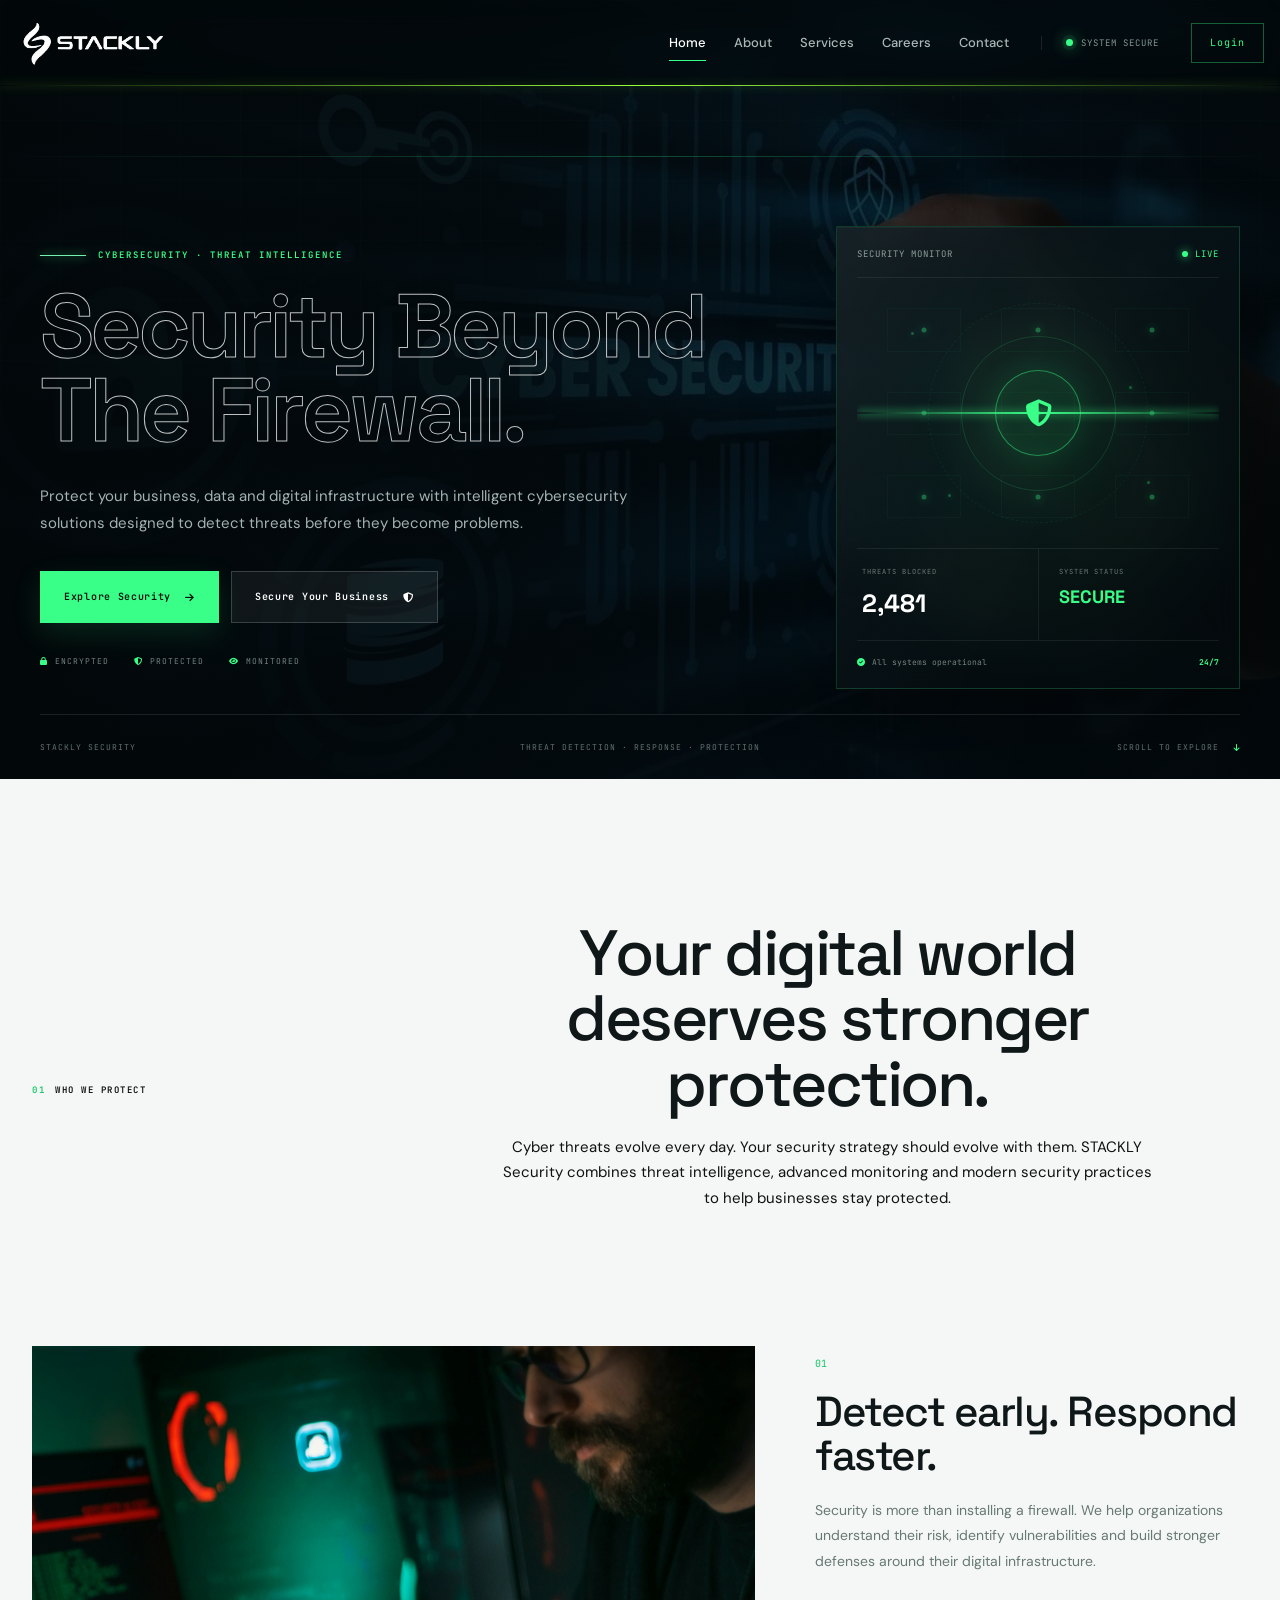
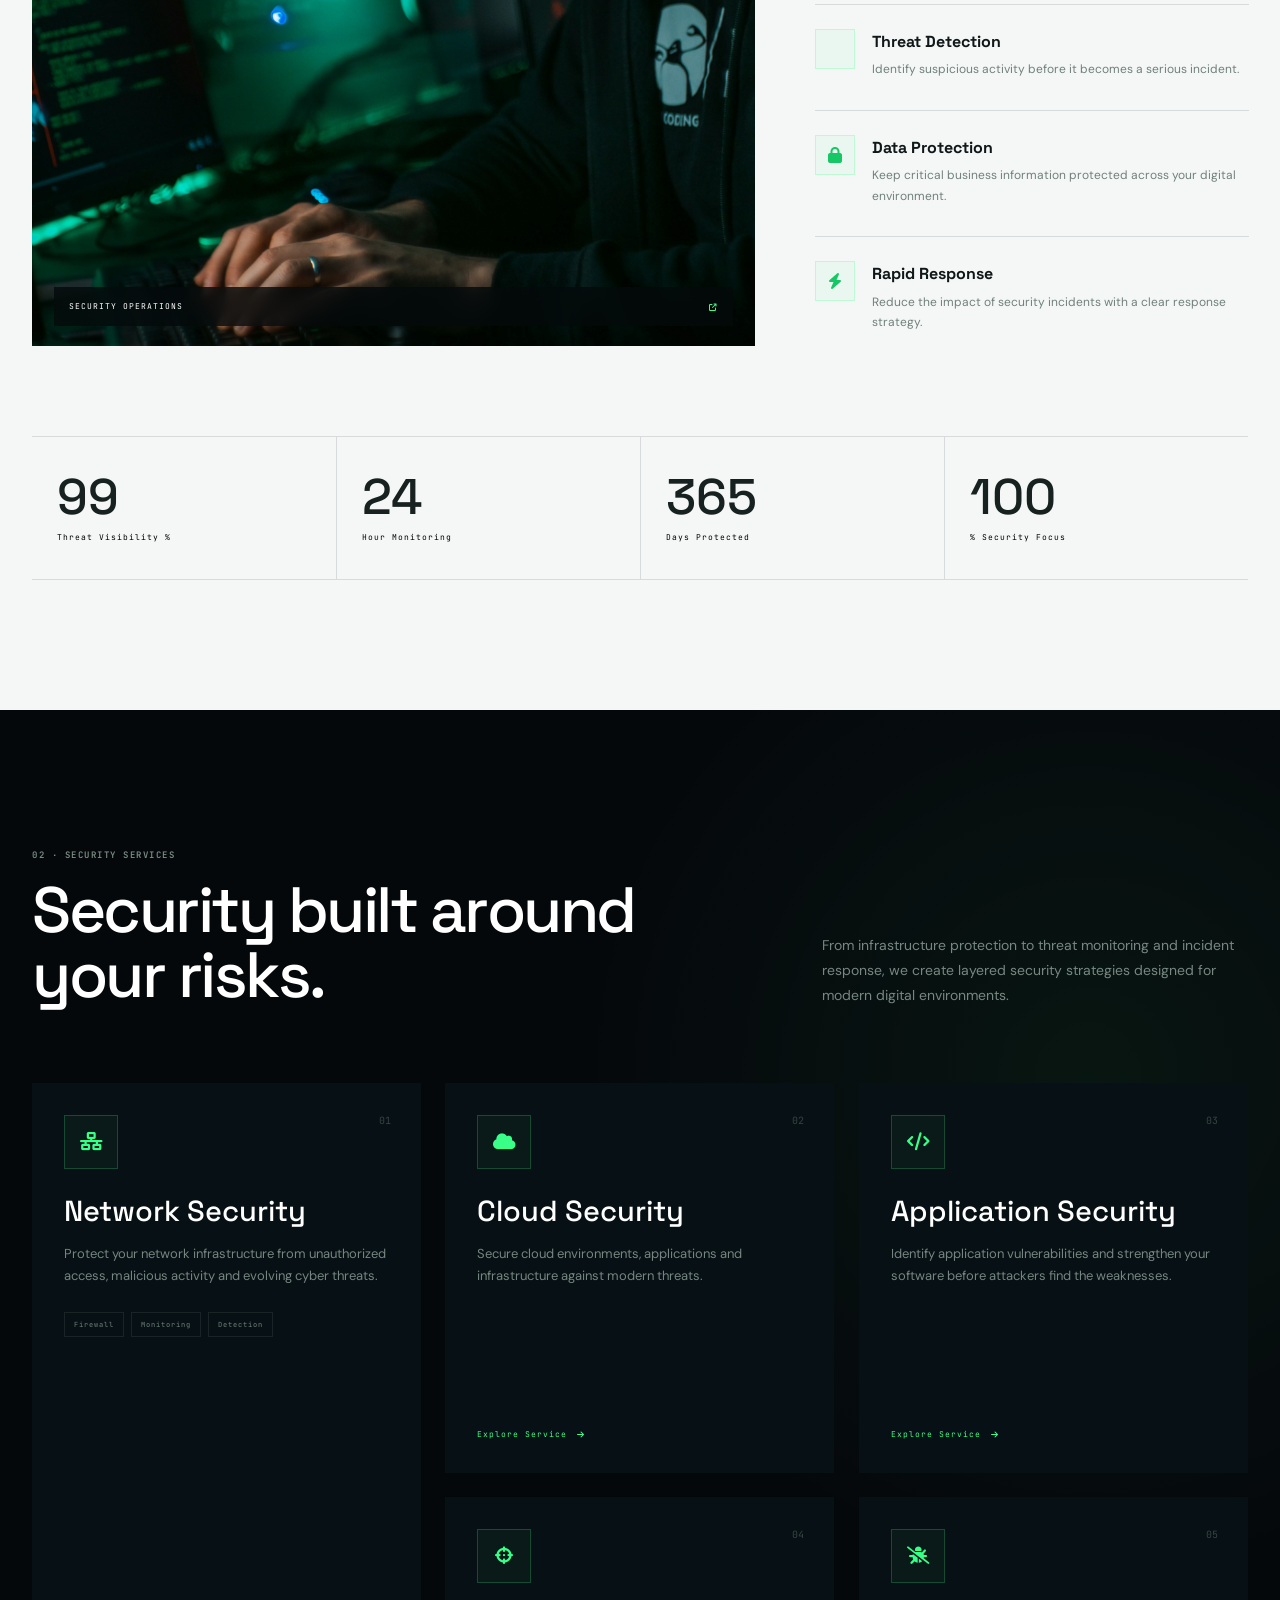
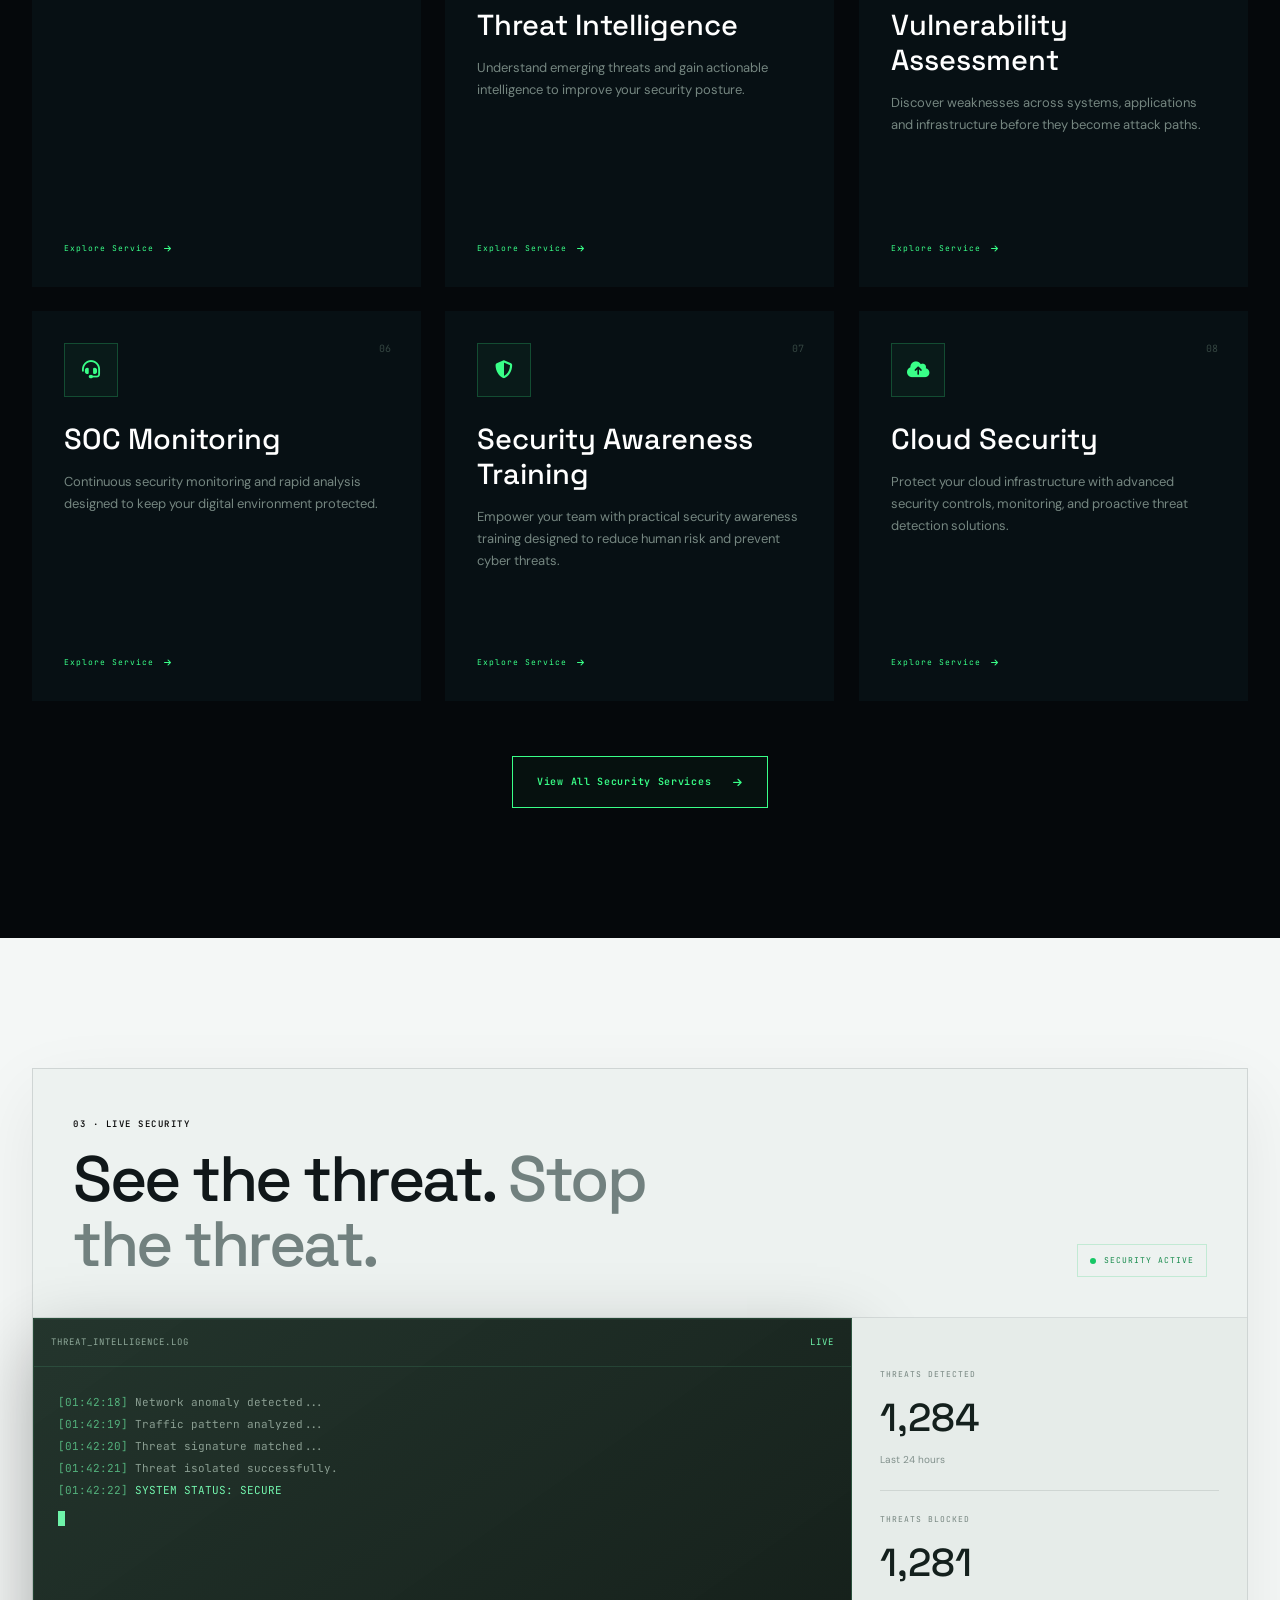
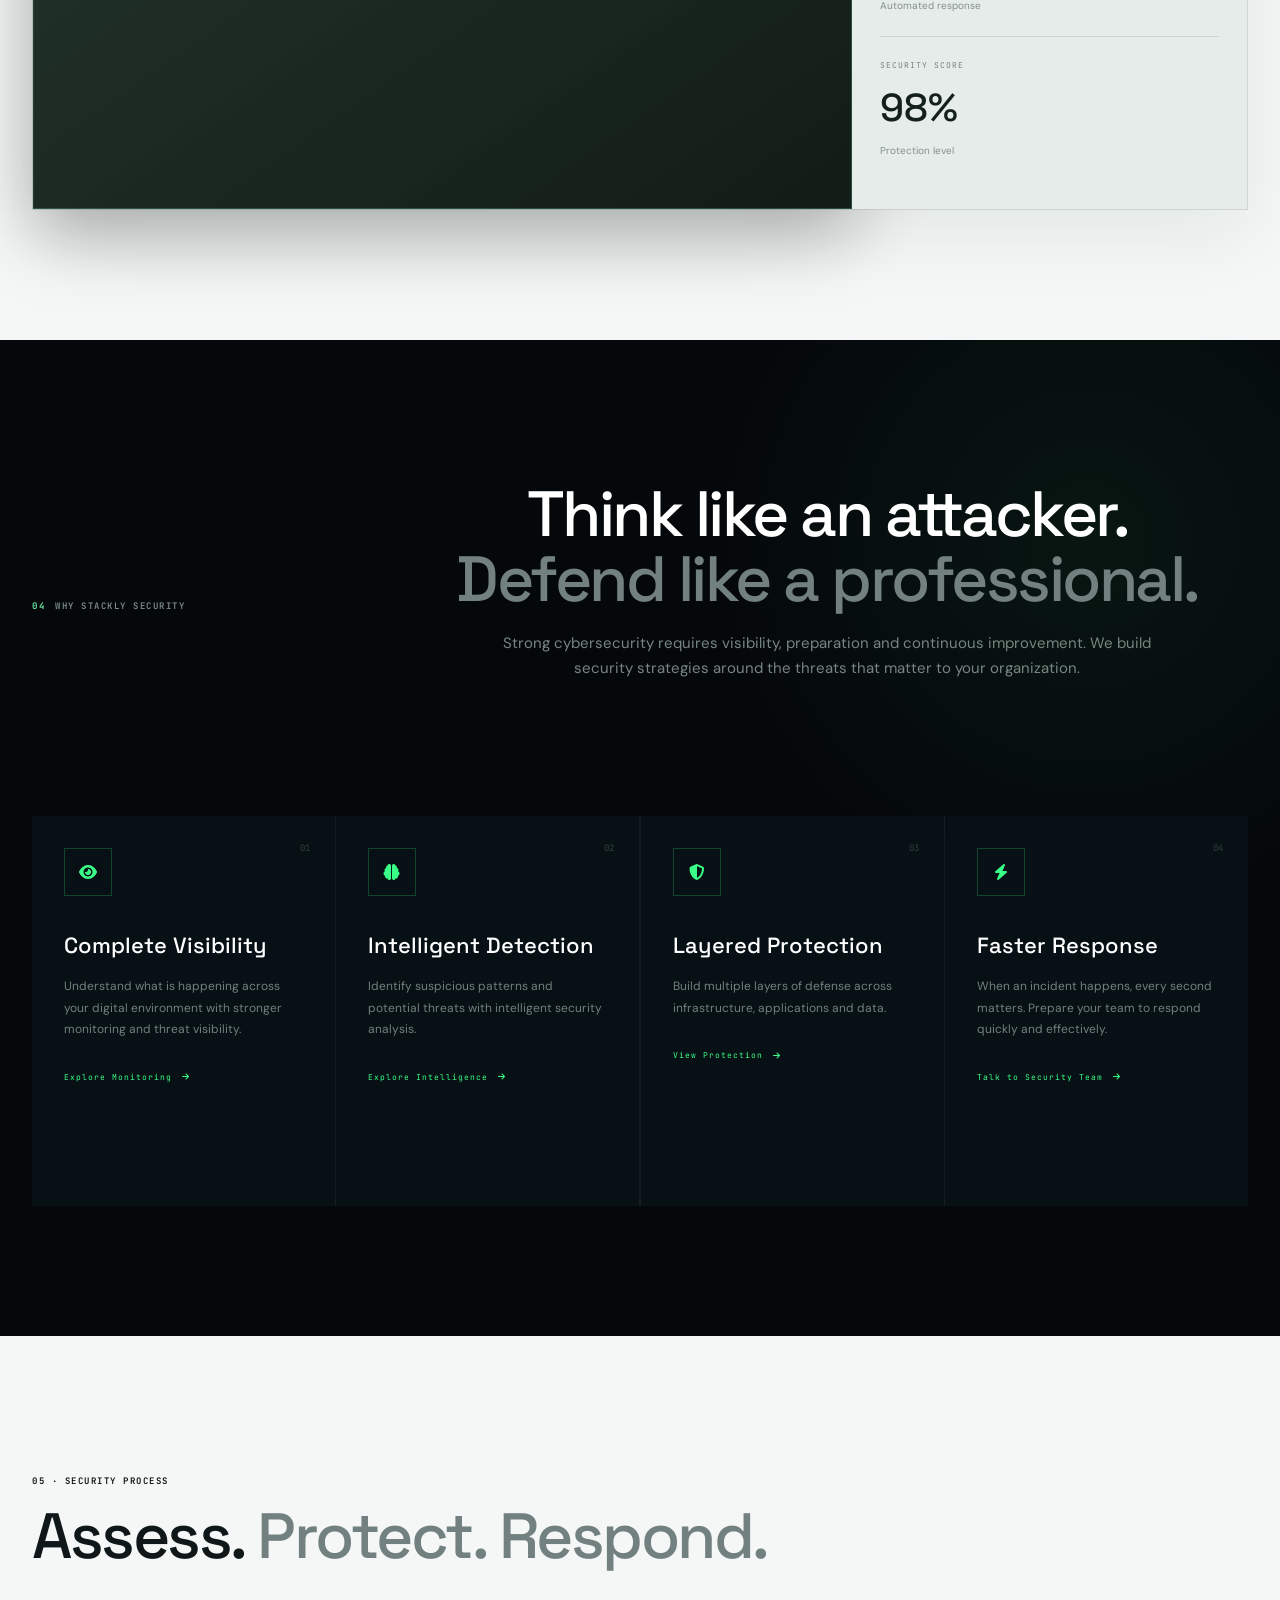
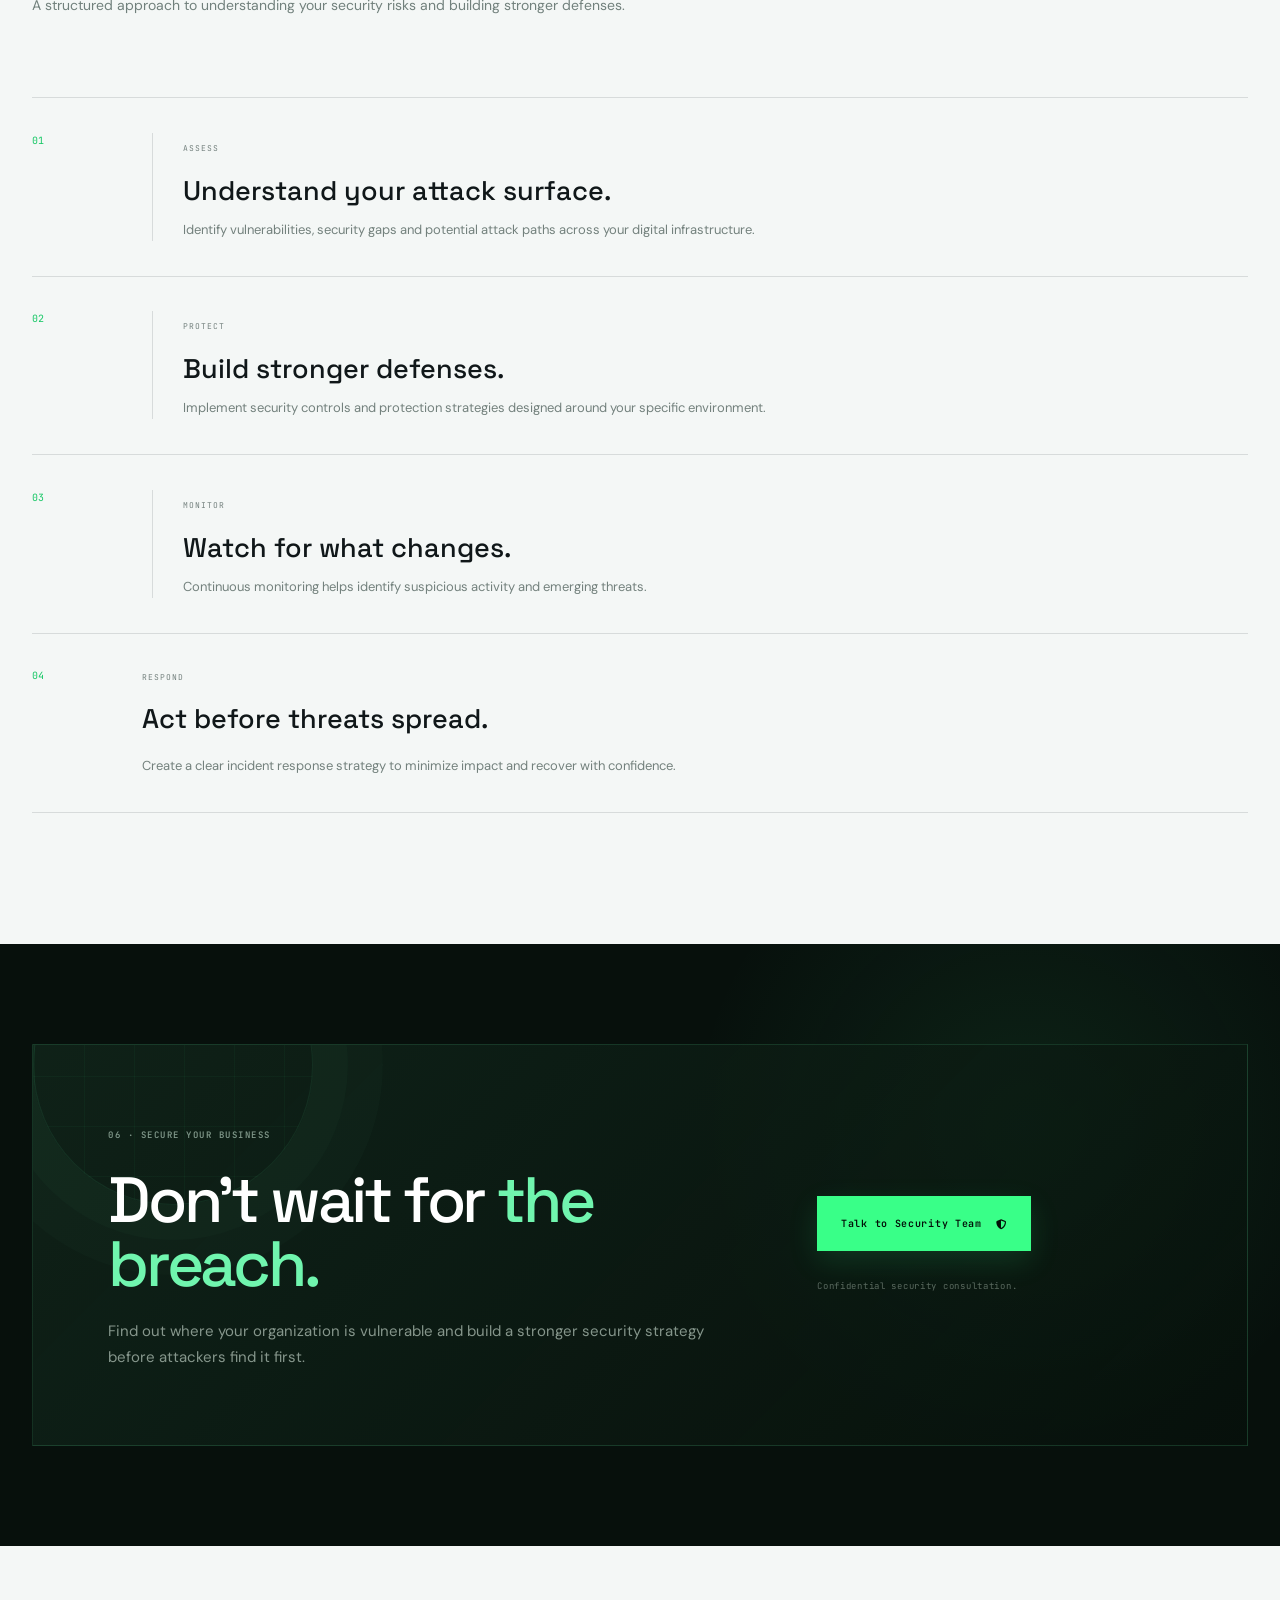
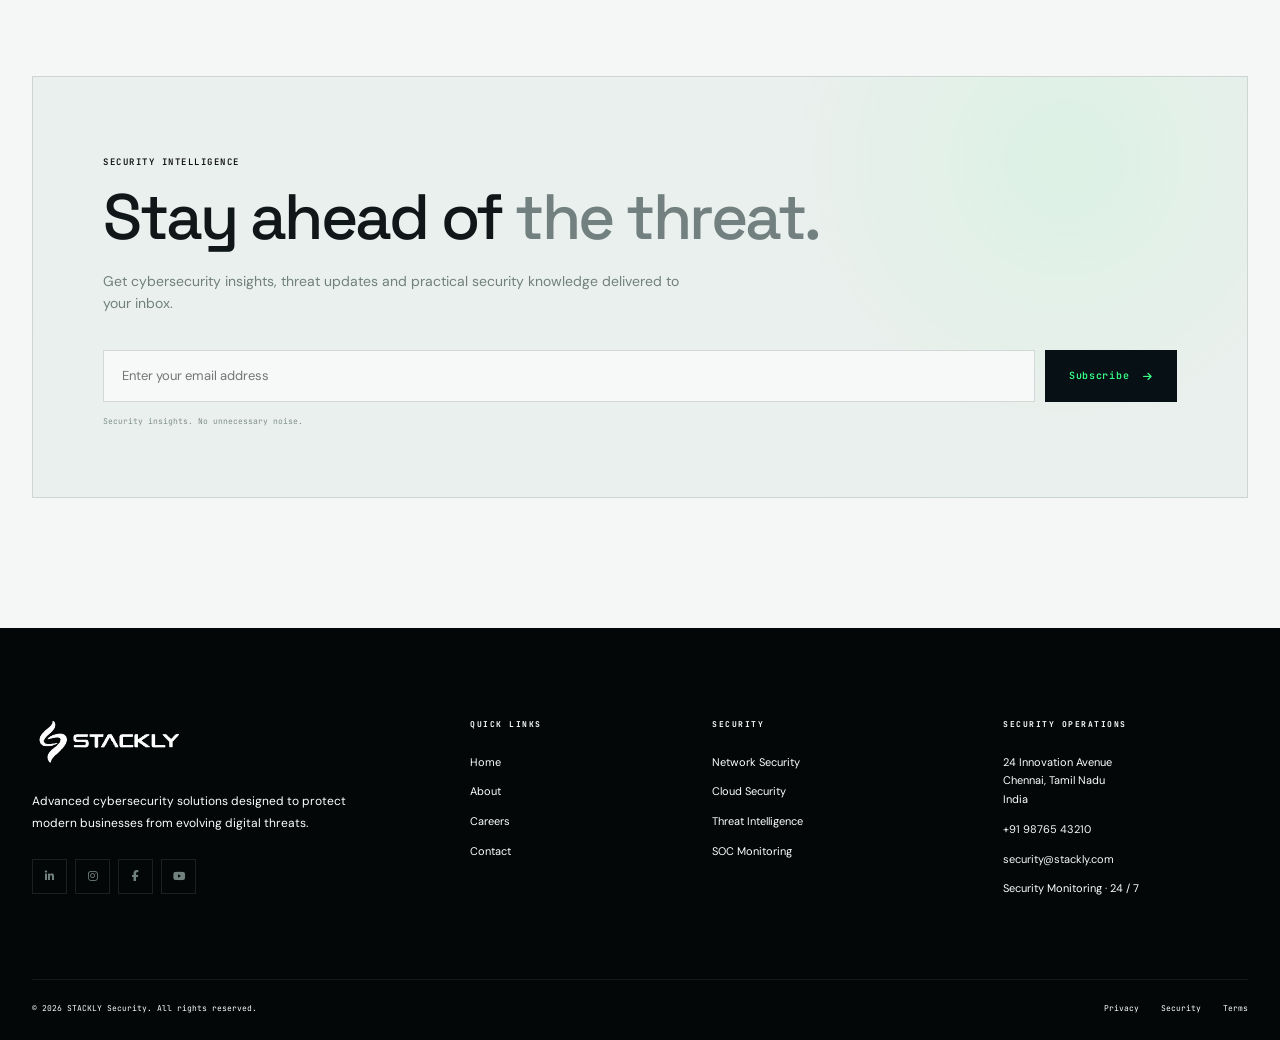
==== commit 019c2253: "add" ====
--- a/index.html
+++ b/index.html
@@ -1348,6 +1348,91 @@
 
             </article>
 
+            <article 
+    class="service-card reveal-up" 
+> 
+
+    <div class="service-number"> 
+        07 
+    </div> 
+
+
+    <div class="service-icon"> 
+
+        <i class="fa-solid fa-shield-halved"></i> 
+
+    </div> 
+
+
+    <h3> 
+        Security Awareness Training 
+    </h3> 
+
+
+    <p> 
+
+        Empower your team with practical security 
+        awareness training designed to reduce human 
+        risk and prevent cyber threats. 
+
+    </p> 
+
+
+    <a 
+        href="404.html" 
+        class="service-link" 
+    > 
+
+        Explore Service 
+
+        <i class="fa-solid fa-arrow-right"></i> 
+
+    </a> 
+
+</article>
+
+<article 
+    class="service-card reveal-up" 
+> 
+
+    <div class="service-number"> 
+        08 
+    </div> 
+
+
+    <div class="service-icon"> 
+
+        <i class="fa-solid fa-cloud-arrow-up"></i> 
+
+    </div> 
+
+
+    <h3> 
+        Cloud Security 
+    </h3> 
+
+
+    <p> 
+
+        Protect your cloud infrastructure with 
+        advanced security controls, monitoring, and 
+        proactive threat detection solutions. 
+
+    </p> 
+
+
+    <a 
+        href="404.html" 
+        class="service-link" 
+    > 
+
+        Explore Service 
+
+        <i class="fa-solid fa-arrow-right"></i> 
+
+    </a> 
+
+</article>
         </div>
 
 
@@ -2200,7 +2285,7 @@
             <div class="footer-column reveal">
 
                 <h4>
-                    COMPANY
+                    QUICK LINKS
                 </h4>
 
                 <a href="index.html">
--- a/css/style.css
+++ b/css/style.css
@@ -371,7 +371,7 @@
 
     width: 100%;
 
-    border-bottom: 1px solid rgba(255,255,255,0.08);
+    border-bottom: none;
 
     background: rgba(3,8,10,0.55);
 
@@ -379,14 +379,13 @@
     -webkit-backdrop-filter: blur(16px);
 
     transition:
-        background var(--transition),
-        border-color var(--transition);
+        background var(--transition);
 }
 
 .site-header.scrolled {
     position: fixed;
     background: rgba(3,8,10,0.92);
-    border-bottom-color: rgba(57,255,136,0.12);
+    border-bottom: none;
 }
 
 .navbar {
@@ -1356,7 +1355,7 @@
     align-items: center;
     gap: 10px;
 
-    color: #61716e;
+    color: #0e0e0e;
 
     font-family: var(--font-mono);
     font-size: 9px;
@@ -1395,7 +1394,7 @@
 
     margin-top: 28px;
 
-    color: #687874;
+    color: #111111;
 
     font-size: 15px;
     line-height: 1.8;
@@ -1575,7 +1574,7 @@
 
     margin-top: 9px;
 
-    color: #73817e;
+    color: #040404;
 
     font-family: var(--font-mono);
     font-size: 8px;
@@ -1611,24 +1610,22 @@
 
 .services-grid {
     margin-top: 75px;
-
     display: grid;
     grid-template-columns: repeat(2, 1fr);
-    gap: 1px;
-
-    background: rgba(255,255,255,0.08);
+    gap: 0;
+    row-gap: 0;
+    column-gap: 0;
+    background: transparent;
 }
 
 .service-card {
     position: relative;
-
     min-height: 330px;
-
     padding: 35px;
-
     background: #071014;
-
     overflow: hidden;
+    margin: 0;
+    border: none;
 
     transition:
         background var(--transition),
@@ -2320,7 +2317,7 @@
 
     margin-top: 20px;
 
-    color: #64736f;
+    color: #ffffff;
 
     font-size: 12px;
     line-height: 1.8;
@@ -2367,7 +2364,7 @@
 .footer-column h4 {
     margin-bottom: 22px;
 
-    color: #5c6d68;
+    color: #feffff;
 
     font-family: var(--font-mono);
     font-size: 8px;
@@ -2379,7 +2376,7 @@
 .footer-column span {
     margin-bottom: 11px;
 
-    color: #7c8c88;
+    color: #ffffff;
 
     font-size: 11px;
     font-style: normal;
@@ -2393,7 +2390,7 @@
 }
 
 .footer-contact a {
-    color: #9aa9a5;
+    color: #f8f9f9;
 }
 
 .footer-bottom {
@@ -2406,7 +2403,7 @@
 
     border-top: 1px solid rgba(255,255,255,0.07);
 
-    color: #4d5b58;
+    color: #fcfdfd;
 
     font-family: var(--font-mono);
     font-size: 8px;
@@ -3088,7 +3085,7 @@
     grid-template-columns:
         repeat(3, minmax(0, 1fr));
 
-    gap: 1px;
+    gap: 20px;
 
     background: rgba(120,255,181,.12);
 
@@ -7060,4 +7057,86 @@
         inset: -8px;
         opacity: 0.2;
     }
+}
+
+
+.navbar::after {
+    content: "";
+    position: absolute;
+    left: 0;
+    bottom: 0;
+    width: 100%;
+    height: 1px;
+    background: linear-gradient(
+        90deg,
+        transparent,
+        #9cff3b,
+        transparent
+    );
+    box-shadow: 0 0 8px rgba(156, 255, 59, 0.5);
+}
+
+
+
+
+
+
+.center-button {
+    margin-top: 55px;
+    display: flex;
+    justify-content: center;
+}
+
+.center-button .btn-outline-light {
+    position: relative;
+    padding: 14px 24px;
+    border: 1px solid var(--cyber);
+    color: var(--cyber);
+    background: rgba(57, 255, 136, 0.04);
+    box-shadow: 0 0 0 rgba(57, 255, 136, 0);
+    transition: all 0.35s ease;
+}
+
+.center-button .btn-outline-light i {
+    margin-left: 8px;
+    transition: transform 0.35s ease;
+}
+
+.center-button .btn-outline-light:hover {
+    color: #071014;
+    background: var(--cyber);
+    border-color: var(--cyber);
+    box-shadow:
+        0 0 15px rgba(57, 255, 136, 0.25),
+        0 0 35px rgba(57, 255, 136, 0.12);
+    transform: translateY(-3px);
+}
+
+.center-button .btn-outline-light:hover i {
+    transform: translateX(5px);
+}
+
+
+
+
+.inner-hero-grid {
+    display: grid;
+    grid-template-columns: 1fr 1fr;
+    align-items: center;
+    justify-items: center;
+    gap: 70px;
+}
+
+.inner-hero-content {
+    width: 100%;
+    max-width: 600px;
+    display: flex;
+    flex-direction: column;
+    justify-content: center;
+}
+
+.hero-floating-card {
+    width: 100%;
+    max-width: 500px;
+    margin: 0 auto;
 }
--- a/css/responsive.css
+++ b/css/responsive.css
@@ -1,127 +1,1018 @@
 /* =========================================================
-   STACKLY SECURITY — RESPONSIVE OVERRIDES
+   CYBERSEC — PRODUCTION-READY RESPONSIVE STYLESHEET
    responsive.css
+   Covers breakpoints: 900px, 768px, 600px, 480px, 414px, 390px, 375px, 360px, 320px
+   Pages: index.html, about.html, services.html, career.html, contact.html
 ========================================================= */
 
-/* Adjust scroll padding to prevent fixed navbar from overlapping anchors */
+/* =========================================================
+   1. GLOBAL RESET & OVERFLOW PREVENTION
+========================================================= */
+
+*,
+*::before,
+*::after {
+    box-sizing: border-box;
+}
+
 html {
-    scroll-padding-top: 96px;
-}
-
-@media (max-width: 900px) {
-    html {
-        scroll-padding-top: 80px;
-    }
-}
-
-@media (max-width: 600px) {
-    html {
-        scroll-padding-top: 70px;
-    }
-}
-
-/* Ensure body doesn't overflow horizontally */
+    scroll-behavior: smooth;
+    scroll-padding-top: 90px;
+    overflow-x: hidden;
+    width: 100%;
+    max-width: 100vw;
+}
+
 body {
+    overflow-x: hidden !important;
+    width: 100% !important;
+    max-width: 100vw !important;
+    position: relative;
+}
+
+.page-wrapper {
     overflow-x: hidden;
-}
-
-/* Header & Navbar adjustments when scrolling and fixed */
+    width: 100%;
+    max-width: 100%;
+}
+
+img,
+svg,
+video,
+canvas {
+    max-width: 100%;
+    height: auto;
+}
+
+/* Background elements & scan lines containment */
+.cyber-grid,
+.hero-scan-line,
+.hero-background,
+.hero-overlay,
+.inner-hero-background,
+.inner-hero-overlay,
+.page-hero-background,
+.page-hero-overlay,
+.error-background,
+.error-grid,
+.error-scan-line {
+    max-width: 100vw !important;
+    overflow: hidden !important;
+    pointer-events: none;
+}
+
+/* Section container standard responsive sizing */
+.section-container {
+    width: 100%;
+    max-width: 1320px;
+    margin: 0 auto;
+    padding-left: clamp(16px, 4vw, 32px);
+    padding-right: clamp(16px, 4vw, 32px);
+    box-sizing: border-box;
+}
+
+/* =========================================================
+   2. HEADER & MOBILE NAVIGATION (ALL 5 PAGES)
+========================================================= */
+
 .site-header {
-    position: fixed !important; /* Ensure fixed position */
+    position: fixed !important;
     left: 0;
     right: 0;
     top: 0;
-    width: 100%;
+    width: 100% !important;
+    max-width: 100vw !important;
     z-index: 9999;
+    box-sizing: border-box;
+    display: flex;
+    justify-content: center;
 }
 
 .site-header .navbar {
-    transition: min-height 0.35s ease, padding 0.35s ease;
-}
-
-/* Scrolled compact treatment */
-.site-header.scrolled .navbar {
-    min-height: 68px !important;
-}
-
-/* Toggle mobile navbar elements on tablet/mobile screens */
+    width: min(1400px, calc(100% - 32px)) !important;
+    margin: 0 auto;
+    box-sizing: border-box;
+    transition: min-height 0.35s ease, padding 0.35s ease, background 0.35s ease;
+}
+
+/* Tablet & Mobile Header Behavior (<= 991px) */
 @media (max-width: 991px) {
     .desktop-navigation,
     .security-status,
-    .login-link {
+    .login-link,
+    .navbar .btn,
+    .navbar-actions {
         display: none !important;
     }
-    
+
     .menu-toggle {
         display: flex !important;
-    }
-}
-
-/* Mobile responsive menu alignments */
+        align-items: center;
+        justify-content: center;
+        flex-direction: column;
+        gap: 5px;
+        width: 44px;
+        height: 44px;
+        min-width: 44px;
+        min-height: 44px;
+        border: 1px solid rgba(57, 255, 136, 0.3);
+        background: rgba(7, 15, 18, 0.85);
+        border-radius: 8px;
+        cursor: pointer;
+        padding: 0;
+        z-index: 100;
+        margin-left: auto;
+    }
+
+    .menu-toggle span {
+        display: block;
+        width: 20px;
+        height: 2px;
+        background: var(--cyber, #39ff88);
+        transition: transform 0.3s ease, opacity 0.3s ease;
+    }
+
+    /* Mobile Sidebar Menu */
+    .mobile-sidebar {
+        width: min(340px, 85vw) !important;
+        max-width: 100% !important;
+        box-sizing: border-box !important;
+        height: 100vh !important;
+        overflow-y: auto !important;
+        -webkit-overflow-scrolling: touch;
+    }
+
+    .mobile-sidebar .mobile-menu a {
+        min-height: 46px;
+        display: flex;
+        align-items: center;
+        padding: 10px 16px;
+        font-size: 15px;
+        border-radius: 6px;
+        box-sizing: border-box;
+        word-break: break-word;
+    }
+}
+
 @media (max-width: 768px) {
+    html {
+        scroll-padding-top: 80px;
+    }
+
     .site-header .navbar {
-        min-height: 74px;
-        width: min(1400px, calc(100% - 32px));
-    }
-    
+        min-height: 66px !important;
+        padding: 0 16px !important;
+        width: calc(100% - 24px) !important;
+    }
+
     .site-header.scrolled .navbar {
+        min-height: 58px !important;
+    }
+
+    .brand-main {
+        font-size: 17px !important;
+        letter-spacing: 0.5px;
+    }
+
+    .brand-sub {
+        font-size: 7px !important;
+        letter-spacing: 1.5px;
+    }
+}
+
+@media (max-width: 480px) {
+    html {
+        scroll-padding-top: 72px;
+    }
+
+    .site-header .navbar {
         min-height: 60px !important;
-    }
-    
+        padding: 0 12px !important;
+        width: calc(100% - 16px) !important;
+    }
+
+    .site-header.scrolled .navbar {
+        min-height: 54px !important;
+    }
+
+    .brand-logo {
+        width: 32px !important;
+        height: 32px !important;
+    }
+
     .brand-main {
-        font-size: 18px !important;
-    }
-    
+        font-size: 15px !important;
+    }
+
     .brand-sub {
-        font-size: 7.5px !important;
-    }
-    
-    /* Ensure no overlapping of hero elements */
-    .hero-container {
-        padding-top: 110px !important;
-    }
-}
-
+        font-size: 6.5px !important;
+    }
+}
+
+/* =========================================================
+   3. HERO SECTIONS (ALL 5 PAGES)
+========================================================= */
+
+/* Base responsive padding for all hero sections */
+.hero-section,
+.inner-hero,
+.page-hero,
+.about-hero,
+.services-page-hero,
+.career-hero,
+.contact-hero {
+    padding-top: clamp(96px, 14vh, 140px) !important;
+    padding-bottom: clamp(40px, 7vw, 90px) !important;
+    min-height: auto !important;
+    width: 100% !important;
+    box-sizing: border-box !important;
+    overflow: hidden !important;
+}
+
+/* Hero container grids stack on <= 991px */
+@media (max-width: 991px) {
+    .hero-container,
+    .inner-hero-grid,
+    .page-hero-container,
+    .services-page-hero .section-container {
+        display: flex !important;
+        flex-direction: column !important;
+        grid-template-columns: 1fr !important;
+        gap: clamp(28px, 5vw, 44px) !important;
+        width: 100% !important;
+        max-width: 100% !important;
+        box-sizing: border-box !important;
+    }
+
+    .hero-content,
+    .inner-hero-content,
+    .page-hero-content {
+        width: 100% !important;
+        max-width: 100% !important;
+        margin: 0 !important;
+        text-align: left;
+    }
+
+    .hero-image,
+    .inner-hero-image,
+    .page-hero-image,
+    .hero-floating-card,
+    .reveal-security-card {
+        width: 100% !important;
+        max-width: min(560px, 100%) !important;
+        margin: 0 auto !important;
+        box-sizing: border-box !important;
+    }
+
+    .hero-title,
+    .page-hero-title {
+        font-size: clamp(30px, 6.5vw, 46px) !important;
+        line-height: 1.18 !important;
+        letter-spacing: -0.5px !important;
+        max-width: 100% !important;
+        word-break: break-word !important;
+        overflow-wrap: break-word !important;
+    }
+
+    .hero-description,
+    .page-hero-description {
+        font-size: clamp(14px, 3.5vw, 16.5px) !important;
+        line-height: 1.65 !important;
+        max-width: 100% !important;
+    }
+
+    .hero-buttons {
+        display: flex !important;
+        flex-direction: row !important;
+        flex-wrap: wrap !important;
+        gap: 12px !important;
+        width: 100% !important;
+        margin-top: 24px !important;
+    }
+}
+
+@media (max-width: 600px) {
+    .hero-buttons {
+        flex-direction: column !important;
+        width: 100% !important;
+    }
+
+    .hero-buttons .btn,
+    .hero-buttons a,
+    .hero-buttons button {
+        width: 100% !important;
+        text-align: center !important;
+        justify-content: center !important;
+        min-height: 48px !important;
+        font-size: 14px !important;
+        padding: 12px 20px !important;
+    }
+
+    .hero-eyebrow,
+    .section-label {
+        font-size: 11px !important;
+        letter-spacing: 1.5px !important;
+        padding: 4px 10px !important;
+        max-width: 100% !important;
+        flex-wrap: wrap !important;
+    }
+
+    .hero-trust {
+        flex-direction: column !important;
+        align-items: flex-start !important;
+        gap: 10px !important;
+        width: 100% !important;
+    }
+}
+
+@media (max-width: 375px) {
+    .hero-title,
+    .page-hero-title {
+        font-size: clamp(24px, 7.8vw, 30px) !important;
+        line-height: 1.2 !important;
+    }
+
+    .hero-description,
+    .page-hero-description {
+        font-size: 13.5px !important;
+        line-height: 1.55 !important;
+    }
+}
+
+/* =========================================================
+   4. INDEX / HOME PAGE RESPONSIVENESS
+========================================================= */
+
+@media (max-width: 991px) {
+    /* Intro Section */
+    .intro-grid {
+        display: flex !important;
+        flex-direction: column !important;
+        grid-template-columns: 1fr !important;
+        gap: 32px !important;
+        width: 100% !important;
+    }
+
+    .intro-main-content,
+    .intro-side-content {
+        width: 100% !important;
+        max-width: 100% !important;
+    }
+
+    /* Threat Dashboard Grid */
+    .threat-dashboard-grid {
+        display: flex !important;
+        flex-direction: column !important;
+        grid-template-columns: 1fr !important;
+        gap: 24px !important;
+        width: 100% !important;
+    }
+
+    .threat-terminal,
+    .threat-details-panel {
+        width: 100% !important;
+        max-width: 100% !important;
+    }
+
+    /* Services Grid */
+    .services-grid {
+        grid-template-columns: repeat(2, 1fr) !important;
+        gap: 20px !important;
+        width: 100% !important;
+    }
+
+    /* Why Us Grid */
+    .why-grid {
+        grid-template-columns: repeat(2, 1fr) !important;
+        gap: 20px !important;
+        width: 100% !important;
+    }
+
+    /* Contact CTA Box */
+    .contact-cta-box {
+        display: flex !important;
+        flex-direction: column !important;
+        align-items: center !important;
+        text-align: center !important;
+        gap: 24px !important;
+        padding: clamp(24px, 5vw, 48px) !important;
+        width: 100% !important;
+        box-sizing: border-box !important;
+    }
+
+    .contact-cta-content {
+        width: 100% !important;
+        max-width: 100% !important;
+    }
+
+    .contact-cta-actions {
+        width: 100% !important;
+        display: flex !important;
+        justify-content: center !important;
+    }
+}
+
+@media (max-width: 768px) {
+    /* Section Headings */
+    .section-heading-row {
+        display: flex !important;
+        flex-direction: column !important;
+        align-items: flex-start !important;
+        gap: 14px !important;
+        margin-bottom: clamp(28px, 5vw, 44px) !important;
+        width: 100% !important;
+    }
+
+    .section-title {
+        font-size: clamp(22px, 5.5vw, 32px) !important;
+        line-height: 1.25 !important;
+        word-break: break-word !important;
+    }
+
+    .section-description {
+        font-size: clamp(13.5px, 3.5vw, 15.5px) !important;
+        line-height: 1.6 !important;
+        max-width: 100% !important;
+    }
+
+    /* Process Items */
+    .process-item {
+        display: flex !important;
+        flex-direction: column !important;
+        grid-template-columns: 1fr !important;
+        gap: 16px !important;
+        padding: clamp(18px, 4vw, 28px) !important;
+        width: 100% !important;
+        box-sizing: border-box !important;
+    }
+
+    .process-step-indicator {
+        margin-bottom: 0 !important;
+    }
+
+    /* Stats Grid */
+    .stats-grid {
+        grid-template-columns: repeat(2, 1fr) !important;
+        gap: 16px !important;
+    }
+
+    .stat-item {
+        padding: clamp(16px, 3.5vw, 24px) !important;
+        box-sizing: border-box !important;
+    }
+
+    .stat-number {
+        font-size: clamp(24px, 6vw, 36px) !important;
+    }
+}
+
+@media (max-width: 650px) {
+    .services-grid,
+    .why-grid {
+        grid-template-columns: 1fr !important;
+        gap: 16px !important;
+    }
+
+    .service-card,
+    .why-card {
+        width: 100% !important;
+        box-sizing: border-box !important;
+        padding: clamp(20px, 5vw, 28px) !important;
+    }
+
+    /* Newsletter Box */
+    .newsletter-box {
+        padding: clamp(20px, 5vw, 36px) !important;
+        width: 100% !important;
+        box-sizing: border-box !important;
+    }
+
+    .newsletter-form {
+        display: flex !important;
+        flex-direction: column !important;
+        gap: 12px !important;
+        width: 100% !important;
+    }
+
+    .newsletter-input-wrap {
+        width: 100% !important;
+    }
+
+    .newsletter-form input[type="email"] {
+        width: 100% !important;
+        min-height: 48px !important;
+        font-size: 14px !important;
+        box-sizing: border-box !important;
+    }
+
+    .newsletter-form button,
+    .newsletter-form .btn {
+        width: 100% !important;
+        min-height: 48px !important;
+        justify-content: center !important;
+        text-align: center !important;
+    }
+}
+
+@media (max-width: 400px) {
+    .stats-grid {
+        grid-template-columns: 1fr !important;
+        gap: 12px !important;
+    }
+}
+
+/* =========================================================
+   5. ABOUT PAGE RESPONSIVENESS
+========================================================= */
+
+@media (max-width: 900px) {
+    .about-feature-grid,
+    .story-grid,
+    .mission-grid,
+    .team-grid,
+    .philosophy-grid {
+        display: flex !important;
+        flex-direction: column !important;
+        grid-template-columns: 1fr !important;
+        gap: 28px !important;
+        width: 100% !important;
+    }
+
+    .about-image-wrapper,
+    .mission-image,
+    .story-image {
+        width: 100% !important;
+        max-width: 100% !important;
+        height: auto !important;
+        border-radius: 12px;
+        overflow: hidden;
+    }
+
+    .about-image-wrapper img,
+    .mission-image img,
+    .story-image img {
+        width: 100% !important;
+        height: auto !important;
+        object-fit: cover;
+    }
+}
+
+/* =========================================================
+   6. SERVICES PAGE RESPONSIVENESS
+========================================================= */
+
+@media (max-width: 991px) {
+    .services-detail-grid {
+        grid-template-columns: 1fr !important;
+        gap: 24px !important;
+        width: 100% !important;
+    }
+
+    .service-detail-card {
+        width: 100% !important;
+        box-sizing: border-box !important;
+        padding: clamp(20px, 4.5vw, 32px) !important;
+    }
+
+    .service-badges,
+    .service-tags,
+    .tech-pills {
+        display: flex !important;
+        flex-wrap: wrap !important;
+        gap: 8px !important;
+        width: 100% !important;
+        max-width: 100% !important;
+    }
+
+    .service-badge,
+    .service-tag {
+        font-size: 11px !important;
+        padding: 4px 9px !important;
+        max-width: 100% !important;
+        white-space: normal !important;
+        word-break: break-word !important;
+    }
+
+    .capabilities-grid {
+        grid-template-columns: repeat(2, 1fr) !important;
+        gap: 18px !important;
+        width: 100% !important;
+    }
+
+    .service-feature-layout {
+        display: flex !important;
+        flex-direction: column !important;
+        grid-template-columns: 1fr !important;
+        gap: 28px !important;
+        width: 100% !important;
+    }
+
+    .service-feature-content,
+    .service-feature-image {
+        width: 100% !important;
+        max-width: 100% !important;
+    }
+}
+
+@media (max-width: 650px) {
+    .capabilities-grid {
+        grid-template-columns: 1fr !important;
+        gap: 14px !important;
+    }
+
+    .capability-item {
+        width: 100% !important;
+        box-sizing: border-box !important;
+        padding: clamp(16px, 4vw, 22px) !important;
+    }
+}
+
+/* =========================================================
+   7. CAREER PAGE RESPONSIVENESS
+========================================================= */
+
+@media (max-width: 900px) {
+    .career-intro-grid {
+        display: flex !important;
+        flex-direction: column !important;
+        grid-template-columns: 1fr !important;
+        gap: 28px !important;
+        width: 100% !important;
+    }
+
+    .career-values-grid {
+        grid-template-columns: repeat(2, 1fr) !important;
+        gap: 18px !important;
+        width: 100% !important;
+    }
+
+    .benefits-grid {
+        grid-template-columns: repeat(2, 1fr) !important;
+        gap: 18px !important;
+        width: 100% !important;
+    }
+}
+
+@media (max-width: 768px) {
+    .career-values-grid,
+    .benefits-grid {
+        grid-template-columns: 1fr !important;
+        gap: 16px !important;
+    }
+
+    /* Job Cards Fluid Stacking */
+    .job-card {
+        display: flex !important;
+        flex-direction: column !important;
+        grid-template-columns: 1fr !important;
+        gap: 14px !important;
+        padding: clamp(18px, 4vw, 26px) !important;
+        width: 100% !important;
+        box-sizing: border-box !important;
+        align-items: flex-start !important;
+    }
+
+    .job-card-header {
+        width: 100% !important;
+        display: flex !important;
+        justify-content: space-between !important;
+        align-items: center !important;
+    }
+
+    .job-title {
+        font-size: clamp(17px, 4.5vw, 20px) !important;
+        line-height: 1.3 !important;
+        word-break: break-word !important;
+    }
+
+    .job-info-row,
+    .job-tags {
+        display: flex !important;
+        flex-wrap: wrap !important;
+        gap: 8px !important;
+        width: 100% !important;
+    }
+
+    .job-apply-btn,
+    .job-card .btn {
+        width: 100% !important;
+        margin-top: 8px !important;
+        text-align: center !important;
+        justify-content: center !important;
+        min-height: 44px !important;
+    }
+}
+
+/* =========================================================
+   8. CONTACT PAGE RESPONSIVENESS
+========================================================= */
+
+@media (max-width: 991px) {
+    .contact-intro-grid {
+        display: flex !important;
+        flex-direction: column !important;
+        grid-template-columns: 1fr !important;
+        gap: 28px !important;
+        width: 100% !important;
+    }
+
+    .contact-channels-grid {
+        grid-template-columns: repeat(2, 1fr) !important;
+        gap: 18px !important;
+        width: 100% !important;
+    }
+
+    .contact-form-grid {
+        display: flex !important;
+        flex-direction: column !important;
+        grid-template-columns: 1fr !important;
+        gap: 32px !important;
+        width: 100% !important;
+    }
+
+    .contact-form-side,
+    .contact-form-wrapper {
+        width: 100% !important;
+        max-width: 100% !important;
+    }
+
+    .security-contact-form {
+        width: 100% !important;
+        max-width: 100% !important;
+        padding: clamp(20px, 5vw, 36px) !important;
+        box-sizing: border-box !important;
+    }
+}
+
+@media (max-width: 650px) {
+    .contact-channels-grid {
+        grid-template-columns: 1fr !important;
+        gap: 14px !important;
+    }
+
+    .contact-channel-card {
+        width: 100% !important;
+        box-sizing: border-box !important;
+        padding: clamp(18px, 4.5vw, 26px) !important;
+    }
+
+    /* Contact Form Fields */
+    .form-group {
+        width: 100% !important;
+        margin-bottom: 16px !important;
+    }
+
+    .form-label {
+        font-size: 13px !important;
+        margin-bottom: 6px !important;
+        display: block !important;
+    }
+
+    .form-control,
+    .security-contact-form input,
+    .security-contact-form select,
+    .security-contact-form textarea {
+        width: 100% !important;
+        max-width: 100% !important;
+        min-height: 48px !important;
+        font-size: 14.5px !important;
+        padding: 10px 14px !important;
+        box-sizing: border-box !important;
+        border-radius: 8px !important;
+    }
+
+    .security-contact-form textarea {
+        min-height: 120px !important;
+        resize: vertical !important;
+    }
+
+    .form-submit-btn,
+    .security-contact-form button[type="submit"] {
+        width: 100% !important;
+        min-height: 50px !important;
+        font-size: 14.5px !important;
+        justify-content: center !important;
+        text-align: center !important;
+        padding: 12px 20px !important;
+    }
+
+    .form-note {
+        font-size: 12px !important;
+        line-height: 1.5 !important;
+        text-align: center !important;
+    }
+}
+
+/* =========================================================
+   9. FOOTER RESPONSIVENESS (ALL 5 PAGES)
+========================================================= */
+
+.site-footer {
+    width: 100% !important;
+    box-sizing: border-box !important;
+    overflow: hidden !important;
+}
+
+@media (max-width: 991px) {
+    .footer-main {
+        display: grid !important;
+        grid-template-columns: repeat(2, 1fr) !important;
+        gap: 36px 24px !important;
+        width: 100% !important;
+        box-sizing: border-box !important;
+    }
+
+    .footer-brand {
+        grid-column: span 2;
+        max-width: 100% !important;
+    }
+}
+
+@media (max-width: 600px) {
+    .footer-main {
+        grid-template-columns: 1fr !important;
+        gap: 28px !important;
+    }
+
+    .footer-brand {
+        grid-column: span 1;
+        text-align: left;
+    }
+
+    .footer-column {
+        width: 100% !important;
+    }
+
+    .footer-column h4 {
+        font-size: 14.5px !important;
+        margin-bottom: 12px !important;
+    }
+
+    .footer-column ul li a {
+        font-size: 13.5px !important;
+        padding: 4px 0 !important;
+        display: block;
+    }
+
+    .footer-bottom {
+        display: flex !important;
+        flex-direction: column !important;
+        align-items: center !important;
+        text-align: center !important;
+        gap: 14px !important;
+        padding: 20px 0 !important;
+        width: 100% !important;
+    }
+
+    .footer-socials {
+        display: flex !important;
+        flex-wrap: wrap !important;
+        justify-content: center !important;
+        gap: 10px !important;
+    }
+
+    .footer-socials a {
+        width: 38px !important;
+        height: 38px !important;
+        min-width: 38px !important;
+        min-height: 38px !important;
+    }
+}
+
+/* =========================================================
+   10. TARGETED MOBILE BREAKPOINTS (480px, 414px, 390px, 375px, 360px, 320px)
+========================================================= */
+
+/* Large Mobile (<= 480px) */
 @media (max-width: 480px) {
-    .site-header .navbar {
-        width: min(1400px, calc(100% - 24px));
-    }
-    
-    .hero-container {
-        padding-top: 96px !important;
-    }
-    
-    /* Clamp large text values to prevent overflow */
-    .hero-title {
-        font-size: clamp(32px, 9vw, 46px) !important;
-        letter-spacing: -1px !important;
-    }
-    
+    .section-light,
+    .section-dark,
+    section {
+        padding-top: clamp(40px, 8vw, 64px) !important;
+        padding-bottom: clamp(40px, 8vw, 64px) !important;
+    }
+
     .section-title {
-        font-size: clamp(24px, 7vw, 36px) !important;
-    }
-    
-    .hero-buttons {
-        flex-direction: column;
-        width: 100%;
-        gap: 12px !important;
-    }
-    
-    .hero-buttons .btn {
-        width: 100%;
-    }
-}
-
-/* General improvements to grids and layouts */
-.intro-grid,
-.services-grid,
-.why-grid,
-.process-grid,
-.careers-grid,
-.contact-grid {
-    max-width: 100%;
-}
-
-img {
-    height: auto;
-}
+        font-size: clamp(20px, 6vw, 26px) !important;
+    }
+
+    .btn,
+    button.btn,
+    a.btn {
+        min-height: 46px;
+        padding: 10px 16px;
+        font-size: 13.5px;
+    }
+
+    .preloader-visual {
+        transform: scale(0.85);
+    }
+}
+
+/* Standard Mobile (<= 390px) */
+@media (max-width: 390px) {
+    .section-container {
+        padding-left: 14px !important;
+        padding-right: 14px !important;
+    }
+
+    .hero-title,
+    .page-hero-title {
+        font-size: clamp(23px, 7.5vw, 28px) !important;
+    }
+
+    .hero-description,
+    .page-hero-description {
+        font-size: 13px !important;
+    }
+
+    .card,
+    .service-card,
+    .why-card,
+    .process-item,
+    .job-card,
+    .contact-channel-card,
+    .stat-item {
+        padding: 16px !important;
+    }
+
+    .btn,
+    button.btn,
+    a.btn {
+        font-size: 13px !important;
+        padding: 10px 14px !important;
+    }
+}
+
+/* Small Mobile (<= 360px) */
+@media (max-width: 360px) {
+    .section-container {
+        padding-left: 12px !important;
+        padding-right: 12px !important;
+    }
+
+    .hero-title,
+    .page-hero-title {
+        font-size: 22px !important;
+    }
+
+    .brand-main {
+        font-size: 14px !important;
+    }
+
+    .brand-sub {
+        display: none;
+    }
+
+    .menu-toggle {
+        width: 38px !important;
+        height: 38px !important;
+        min-width: 38px !important;
+        min-height: 38px !important;
+    }
+
+    .mobile-sidebar {
+        width: 90vw !important;
+    }
+}
+
+/* Ultra-Compact Mobile (<= 320px) */
+@media (max-width: 320px) {
+    .section-container {
+        padding-left: 10px !important;
+        padding-right: 10px !important;
+    }
+
+    .hero-title,
+    .page-hero-title {
+        font-size: 20px !important;
+        letter-spacing: -0.3px !important;
+    }
+
+    .hero-description,
+    .page-hero-description {
+        font-size: 12.5px !important;
+    }
+
+    .section-title {
+        font-size: 19px !important;
+    }
+
+    .card,
+    .service-card,
+    .why-card,
+    .process-item,
+    .job-card,
+    .contact-channel-card,
+    .stat-item {
+        padding: 12px !important;
+    }
+
+    .btn,
+    button.btn,
+    a.btn {
+        font-size: 12.5px !important;
+        padding: 9px 12px !important;
+        letter-spacing: 0 !important;
+    }
+}
--- a/css/animations.css
+++ b/css/animations.css
@@ -503,3 +503,5 @@
         transform: none !important;
     }
 }
+
+
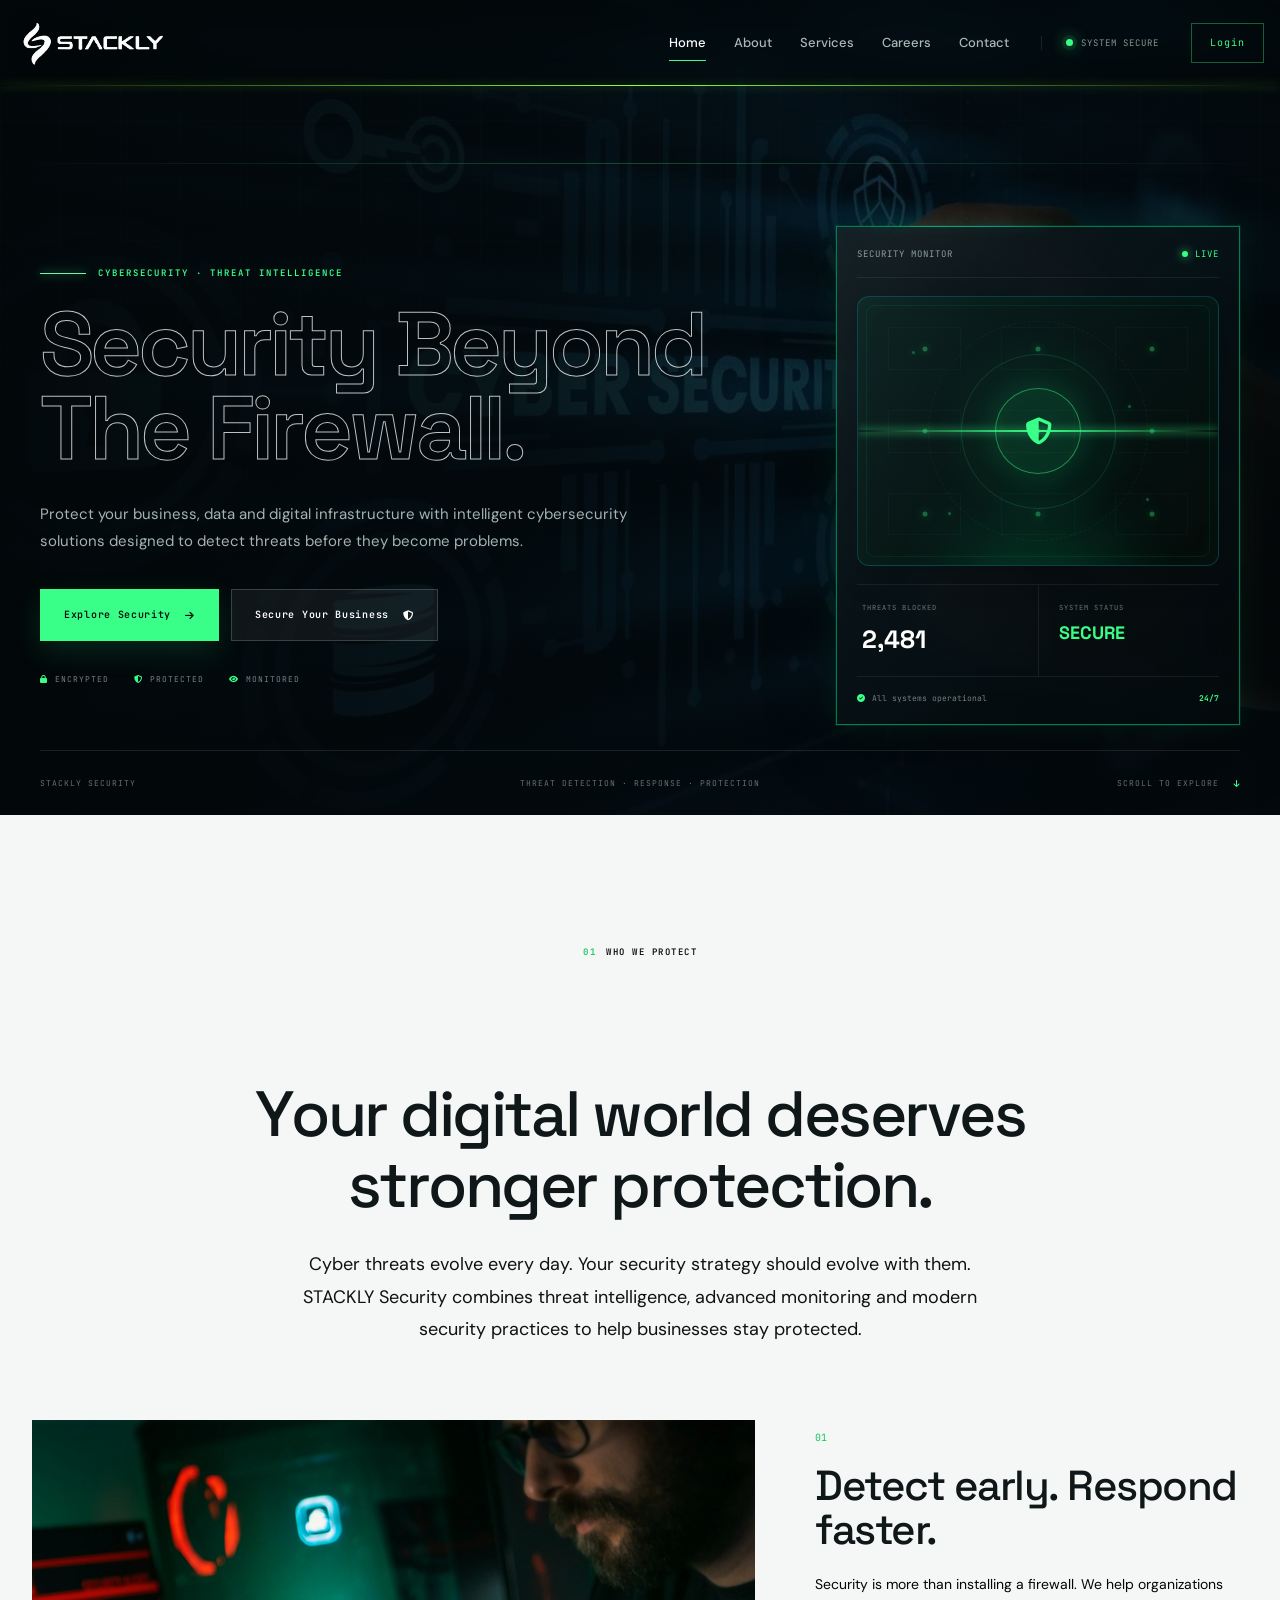
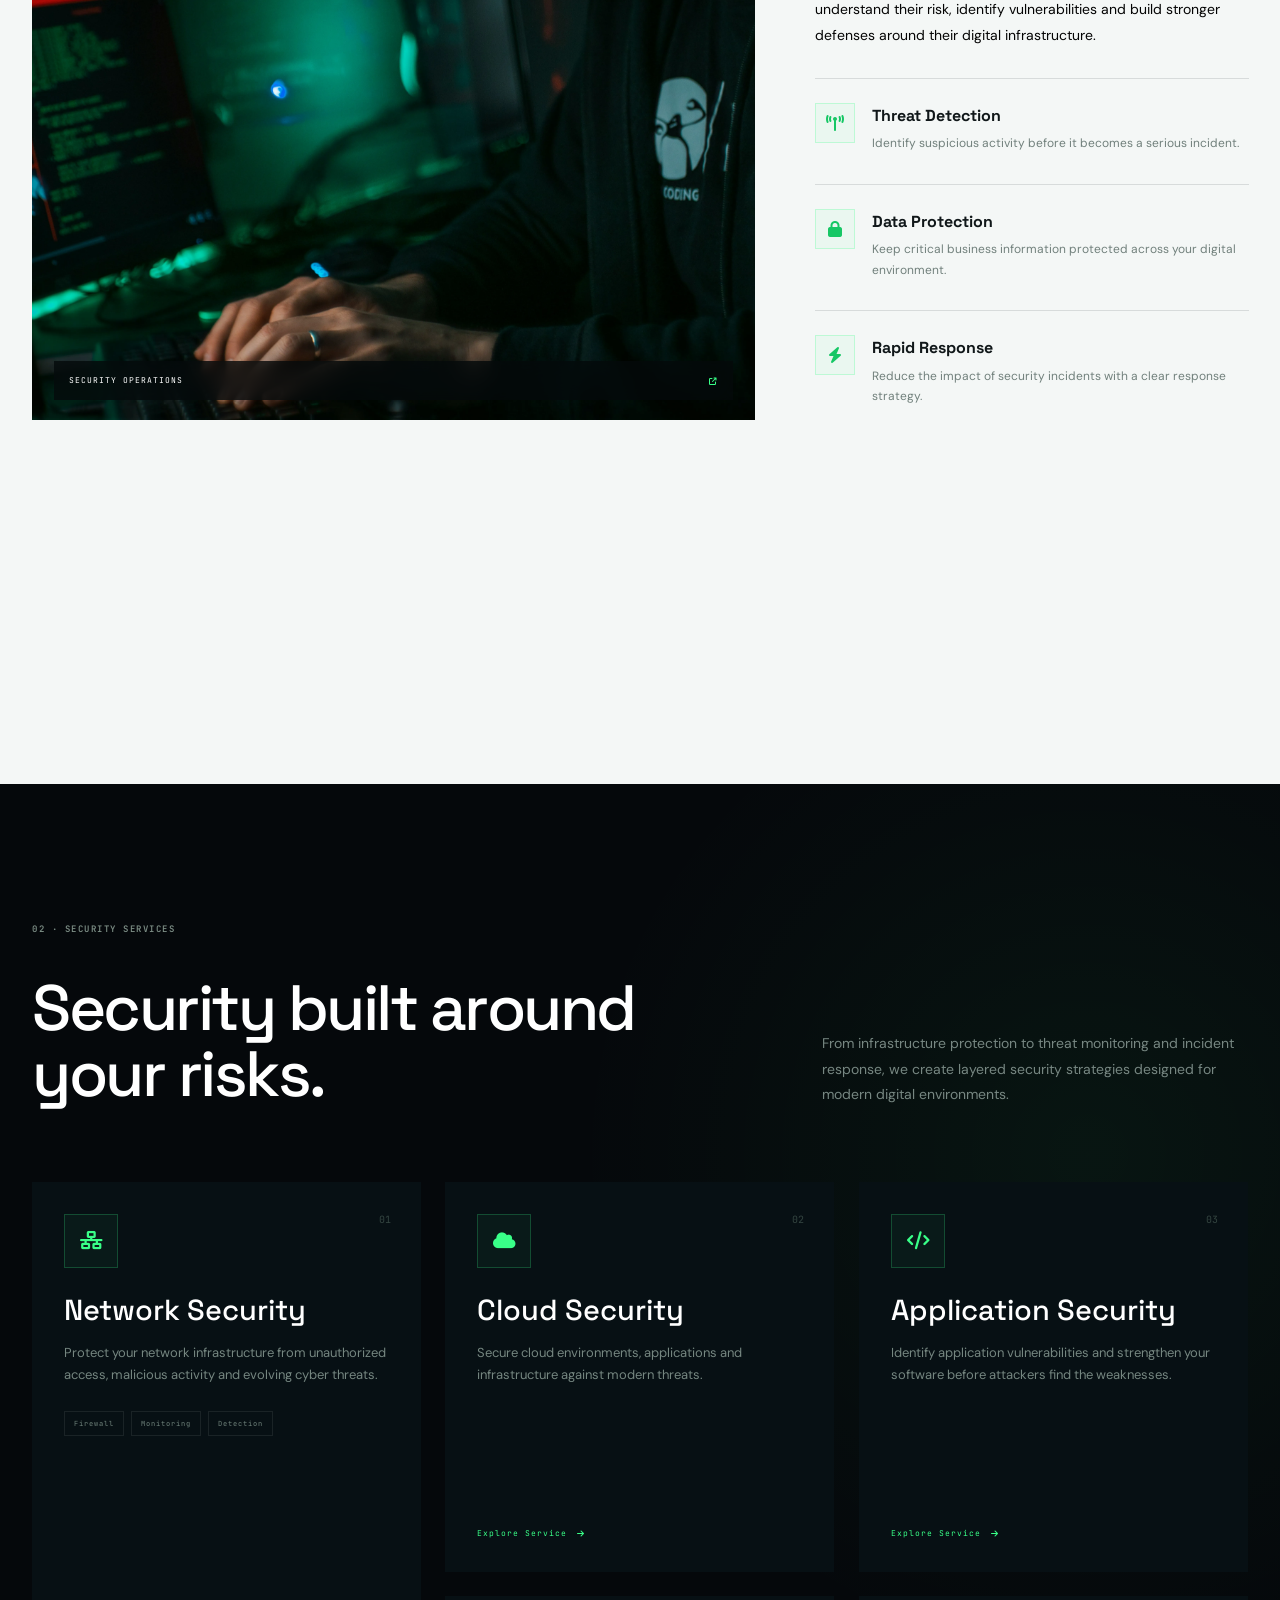
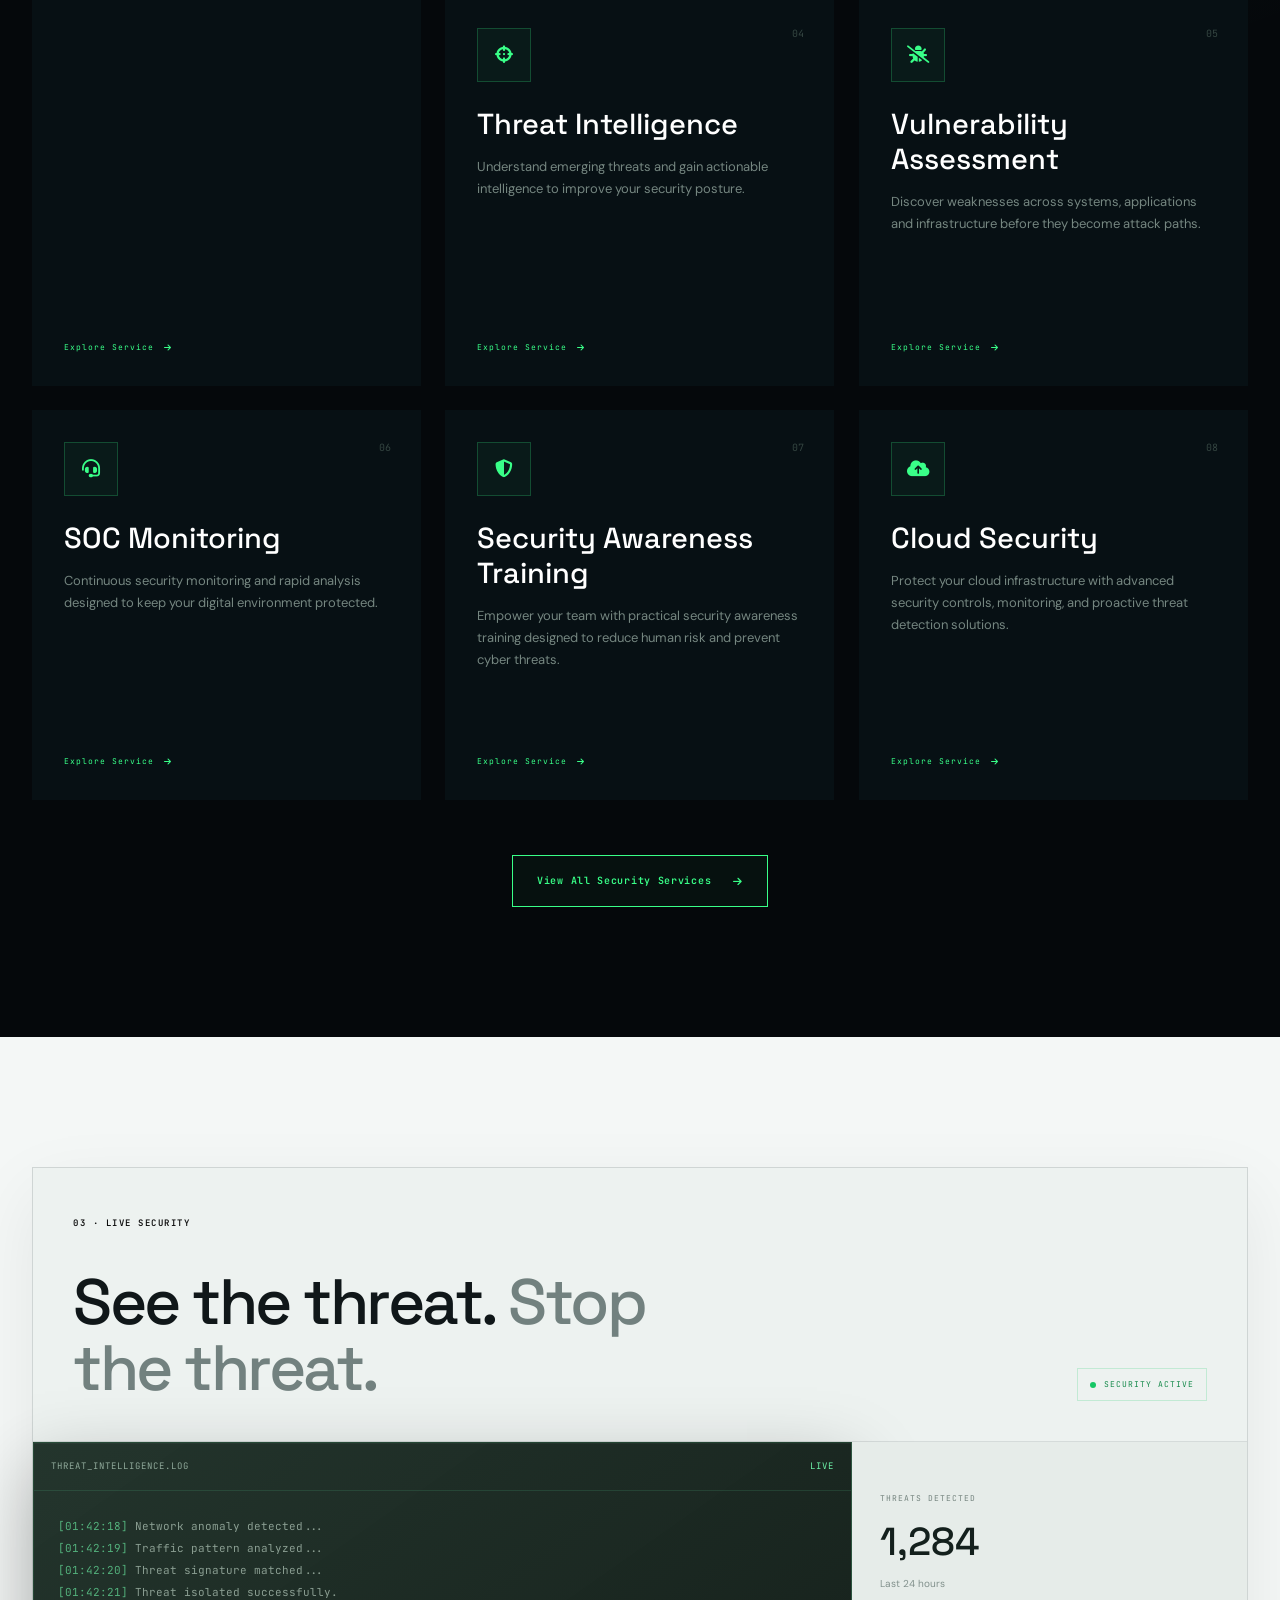
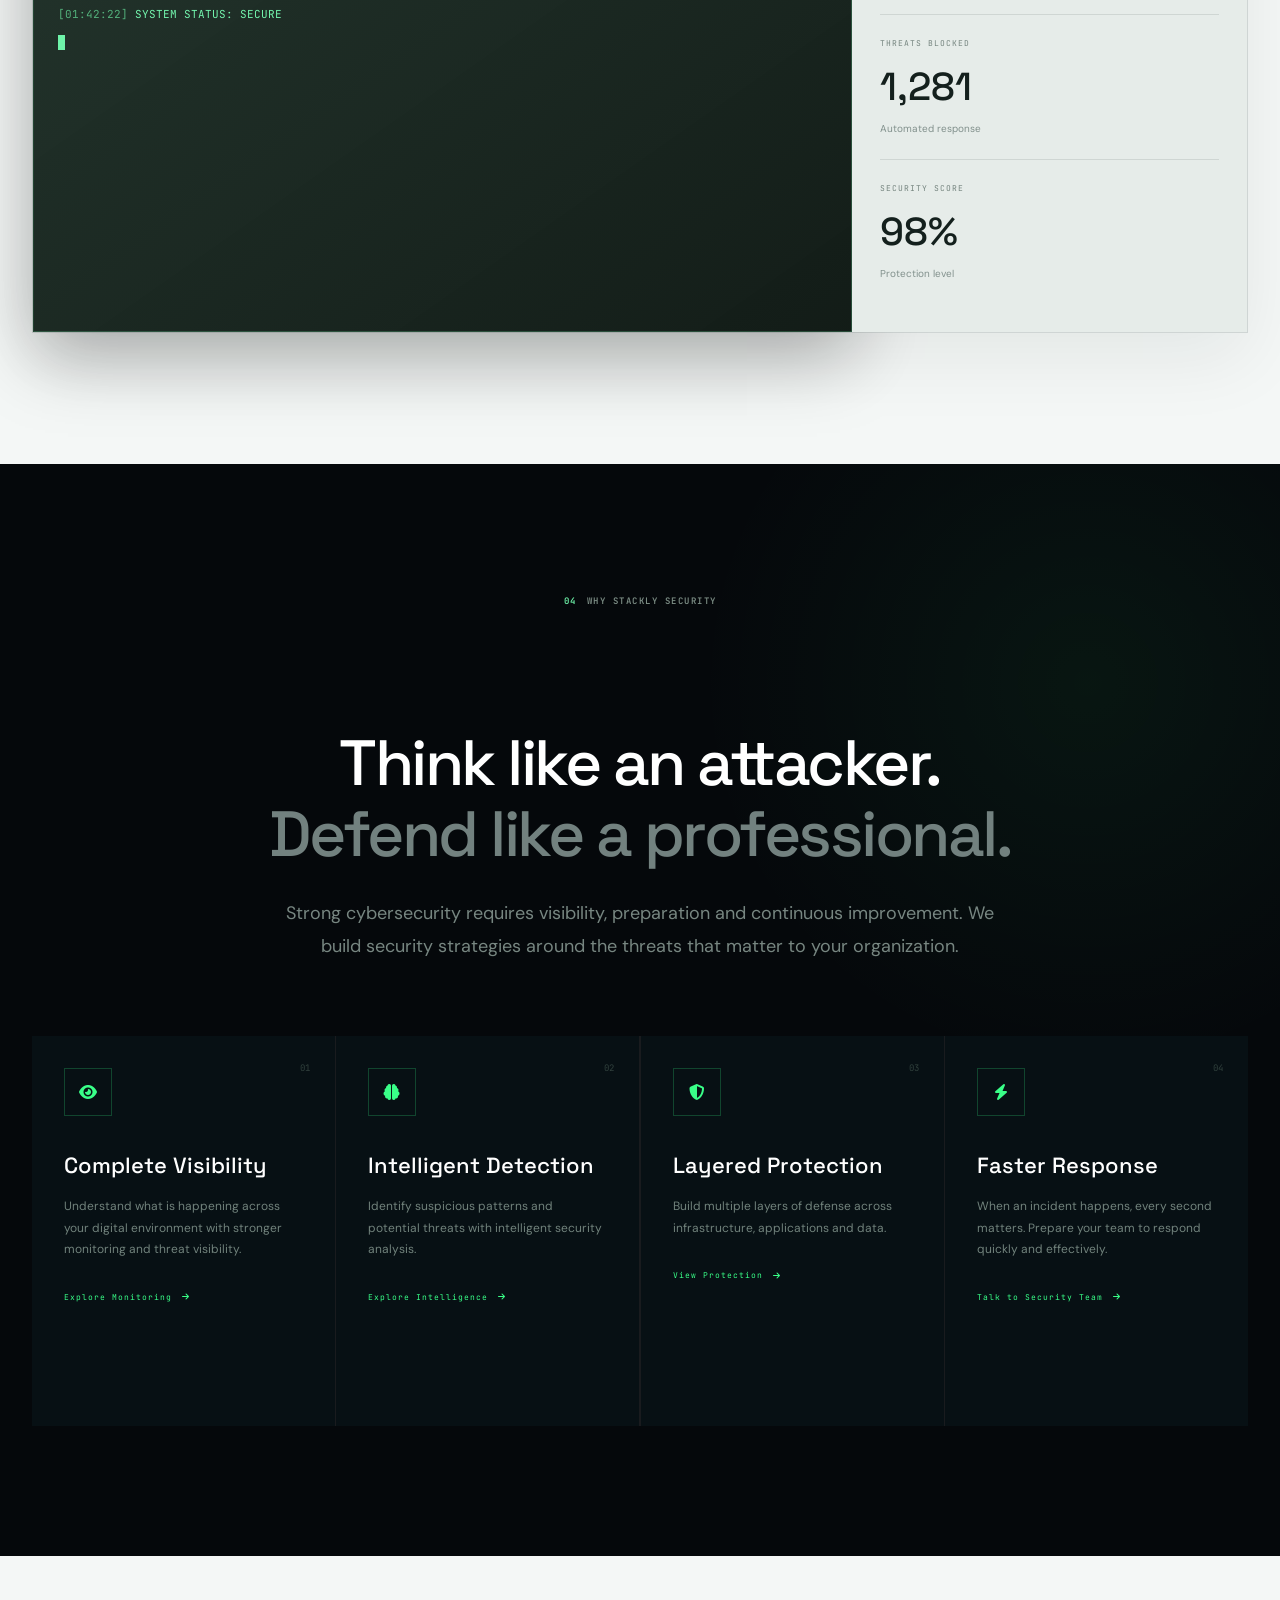
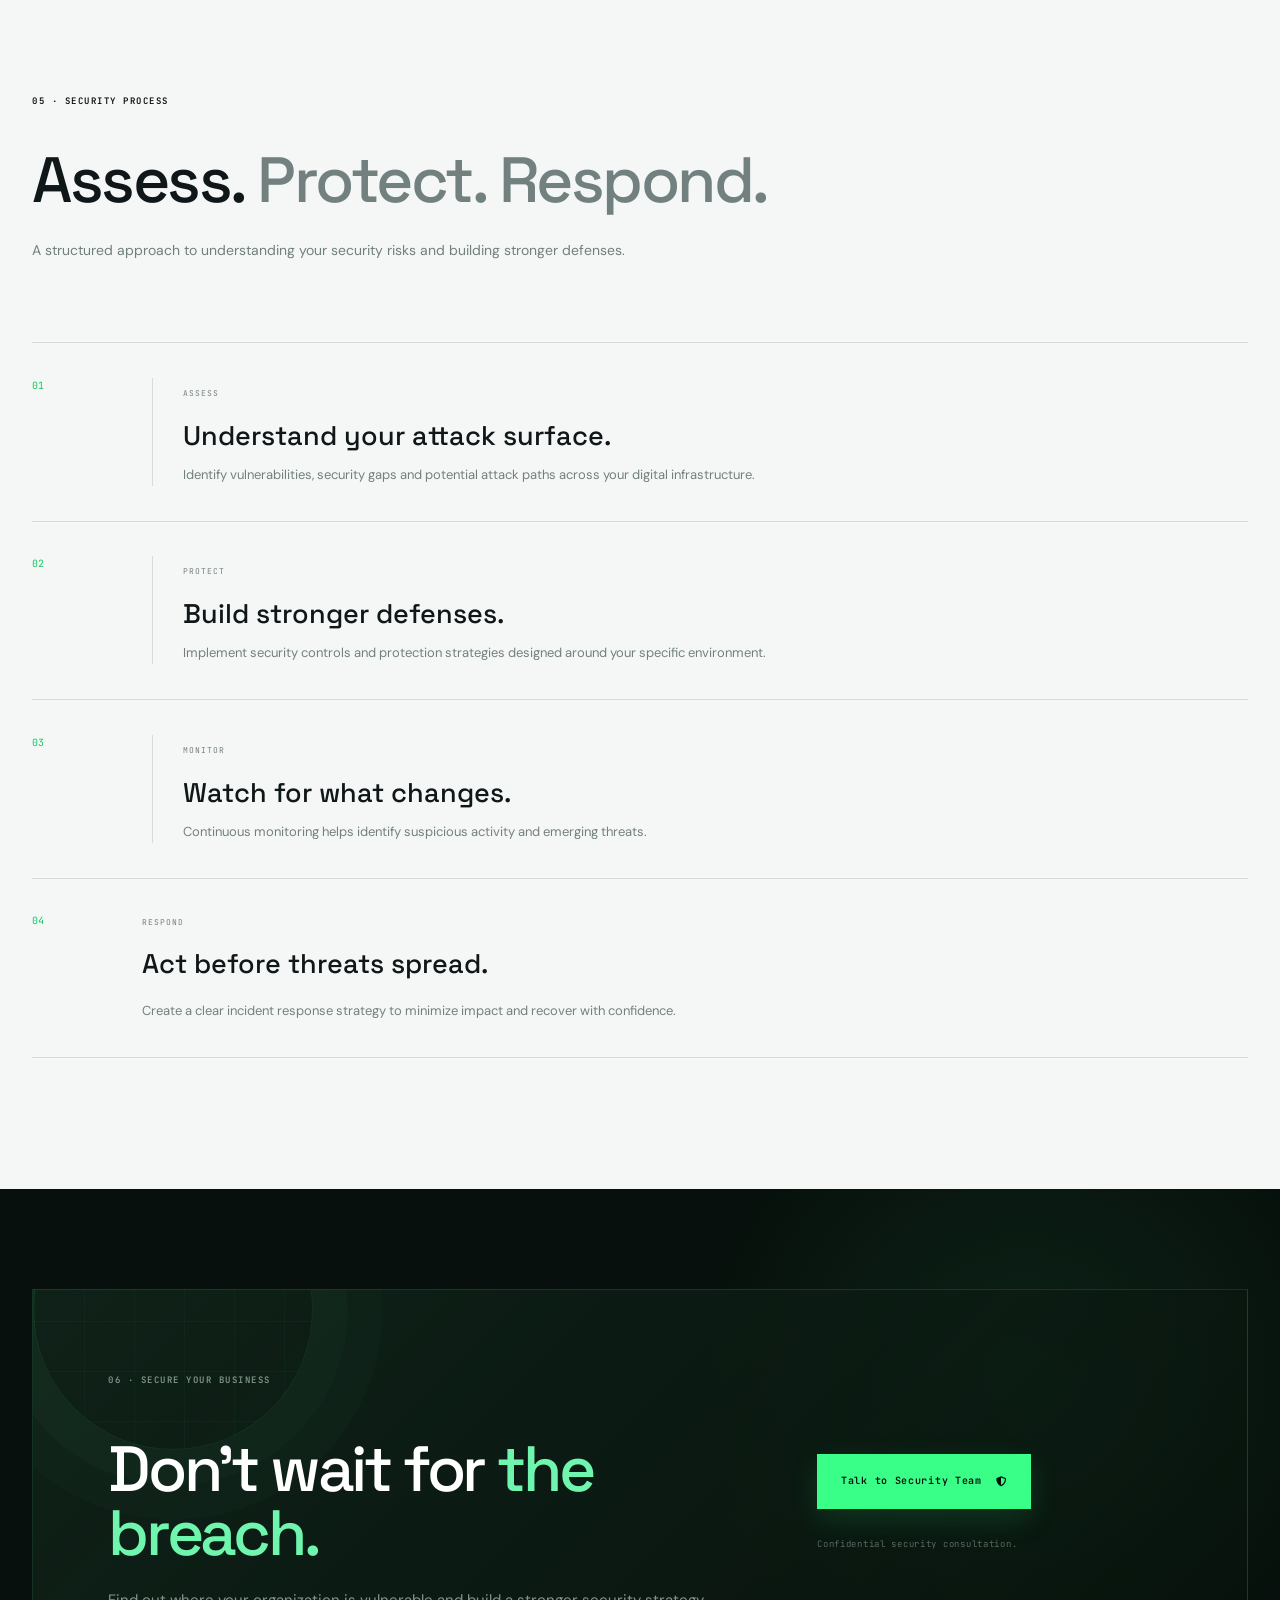
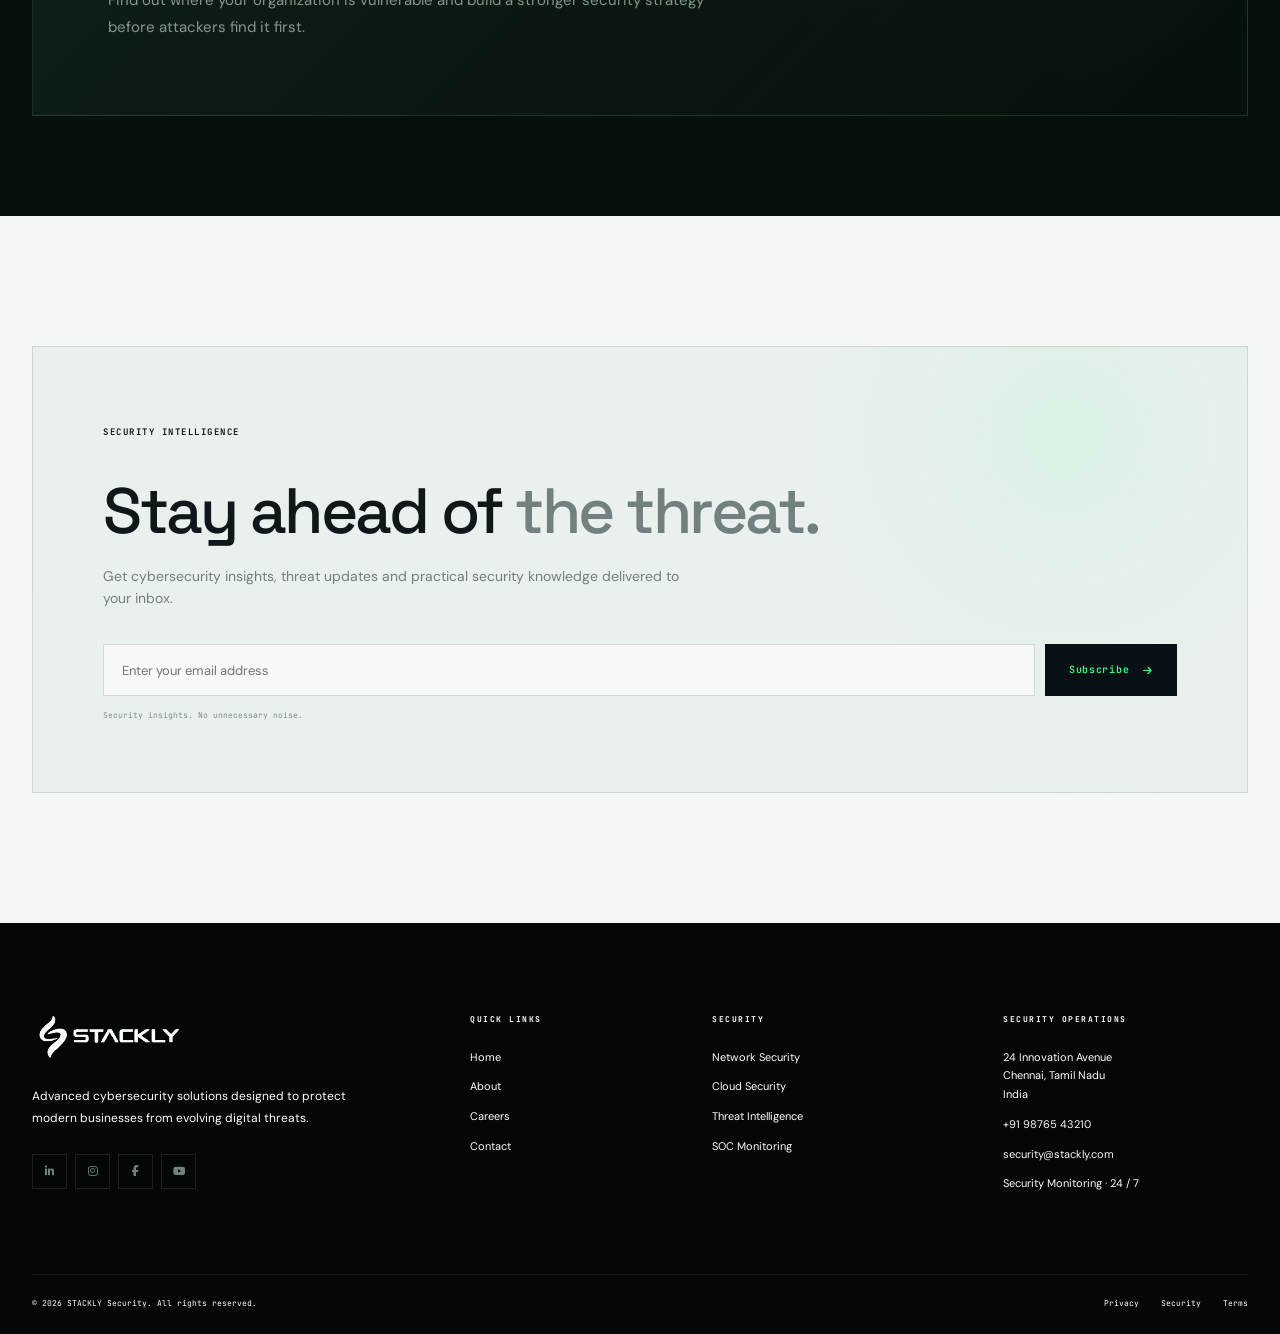
==== commit 0199eaab: "add" ====
--- a/index.html
+++ b/index.html
@@ -828,11 +828,9 @@
                     class="intro-feature stagger-item"
                 >
 
-                    <span class="feature-icon">
-
-                        <i class="fa-solid fa-radar"></i>
-
-                    </span>
+                <span class="feature-icon">
+    <i class="fa-solid fa-tower-broadcast"></i>
+</span>
 
 
                     <div>
--- a/css/style.css
+++ b/css/style.css
@@ -1490,7 +1490,7 @@
 .intro-side-content > p {
     margin-top: 20px;
 
-    color: #687874;
+    color: #040404;
 
     font-size: 14px;
     line-height: 1.8;
@@ -7139,4 +7139,167 @@
     width: 100%;
     max-width: 500px;
     margin: 0 auto;
+}
+
+
+/* =========================================
+   CYBER CARD OUTER BORDER HIGHLIGHT
+========================================= */
+
+.cyber-card {
+    position: relative;
+    border: 1px solid rgba(0, 255, 156, 0.45) !important;
+
+    box-shadow:
+        0 0 0 1px rgba(0, 255, 156, 0.08),
+        0 0 25px rgba(0, 255, 156, 0.08),
+        0 20px 60px rgba(0, 0, 0, 0.35);
+}
+
+
+/* Top glowing outer line */
+
+.cyber-card::before {
+    content: "";
+    position: absolute;
+
+    top: -1px;
+    left: 8%;
+    width: 45%;
+    height: 1px;
+
+    background: linear-gradient(
+        90deg,
+        transparent,
+        #00ff9c,
+        #00d9ff,
+        transparent
+    );
+
+    box-shadow:
+        0 0 10px rgba(0, 255, 156, 0.8),
+        0 0 20px rgba(0, 217, 255, 0.4);
+
+    z-index: 5;
+}
+
+
+/* =========================================
+   THREAT ANIMATION AREA DIFFERENT BACKGROUND
+========================================= */
+
+.threat-visual {
+    position: relative;
+
+    margin: 18px 0;
+
+    min-height: 240px;
+
+    overflow: hidden;
+
+    border: 1px solid rgba(0, 217, 255, 0.22);
+
+    border-radius: 12px;
+
+    background:
+        radial-gradient(
+            circle at center,
+            rgba(0, 255, 156, 0.10),
+            transparent 45%
+        ),
+        linear-gradient(
+            135deg,
+            rgba(0, 217, 255, 0.06),
+            rgba(0, 0, 0, 0.35)
+        ),
+        #07110e;
+
+    box-shadow:
+        inset 0 0 30px rgba(0, 255, 156, 0.04),
+        0 10px 30px rgba(0, 0, 0, 0.25);
+}
+
+
+/* Animation area corner highlight */
+
+.threat-visual::before {
+    content: "";
+
+    position: absolute;
+
+    inset: 8px;
+
+    border: 1px solid rgba(0, 255, 156, 0.08);
+
+    border-radius: 8px;
+
+    pointer-events: none;
+}
+
+
+/* Bottom subtle glow */
+
+.threat-visual::after {
+    content: "";
+
+    position: absolute;
+
+    bottom: -40px;
+    left: 50%;
+
+    transform: translateX(-50%);
+
+    width: 180px;
+    height: 80px;
+
+    background: rgba(0, 255, 156, 0.15);
+
+    filter: blur(35px);
+
+    border-radius: 50%;
+
+    pointer-events: none;
+}
+
+
+
+.intro-section {
+    min-height: 100vh;
+    display: flex;
+    align-items: center;
+}
+
+.section-heading-row {
+    width: 100%;
+    display: flex;
+    flex-direction: column;
+    align-items: center;
+    justify-content: center;
+    text-align: center;
+}
+
+.section-label {
+    margin-bottom: 28px;
+}
+
+.section-heading {
+    max-width: 900px;
+    margin: 0 auto;
+}
+
+.section-heading h2 {
+    font-size: clamp(42px, 5vw, 78px);
+    line-height: 1.1;
+    margin-bottom: 28px;
+}
+
+.section-heading h2 em {
+    display: block;
+}
+
+.section-heading p {
+    max-width: 720px;
+    margin: 0 auto;
+    font-size: 18px;
+    line-height: 1.8;
 }
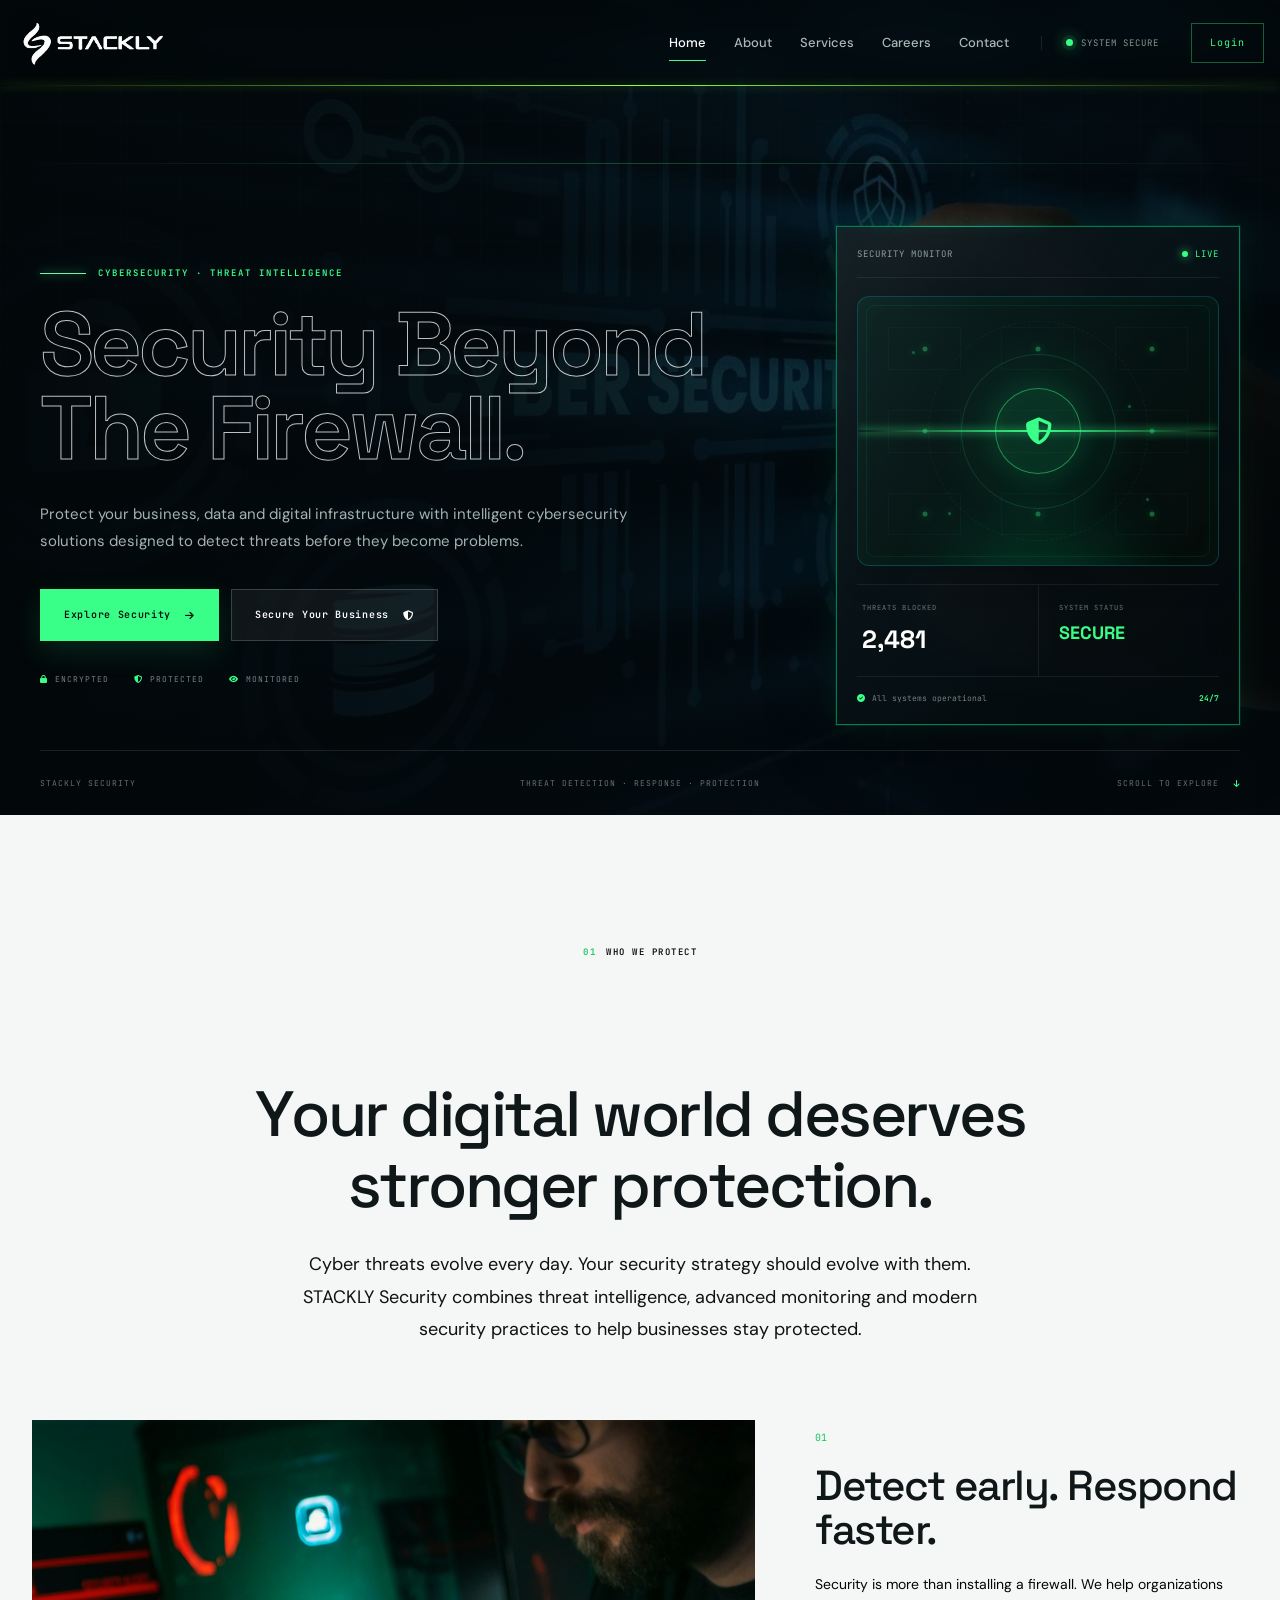
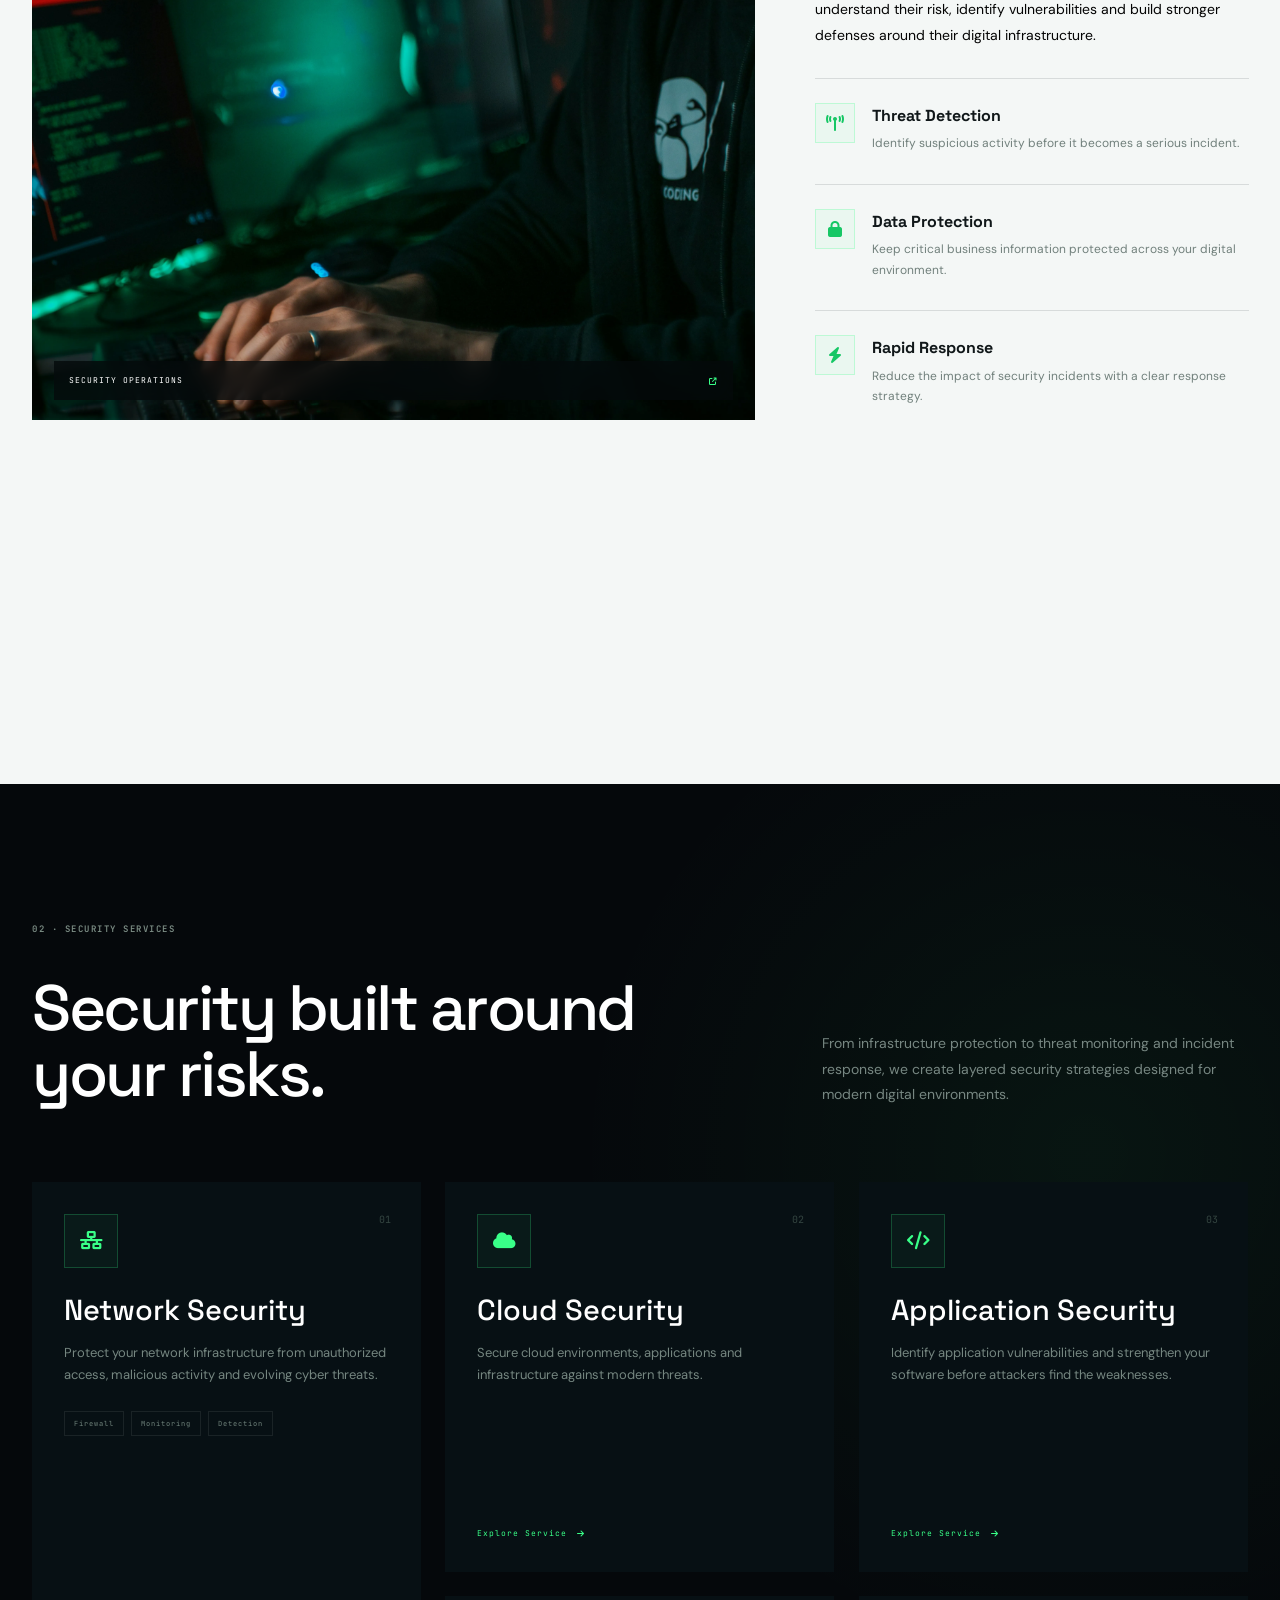
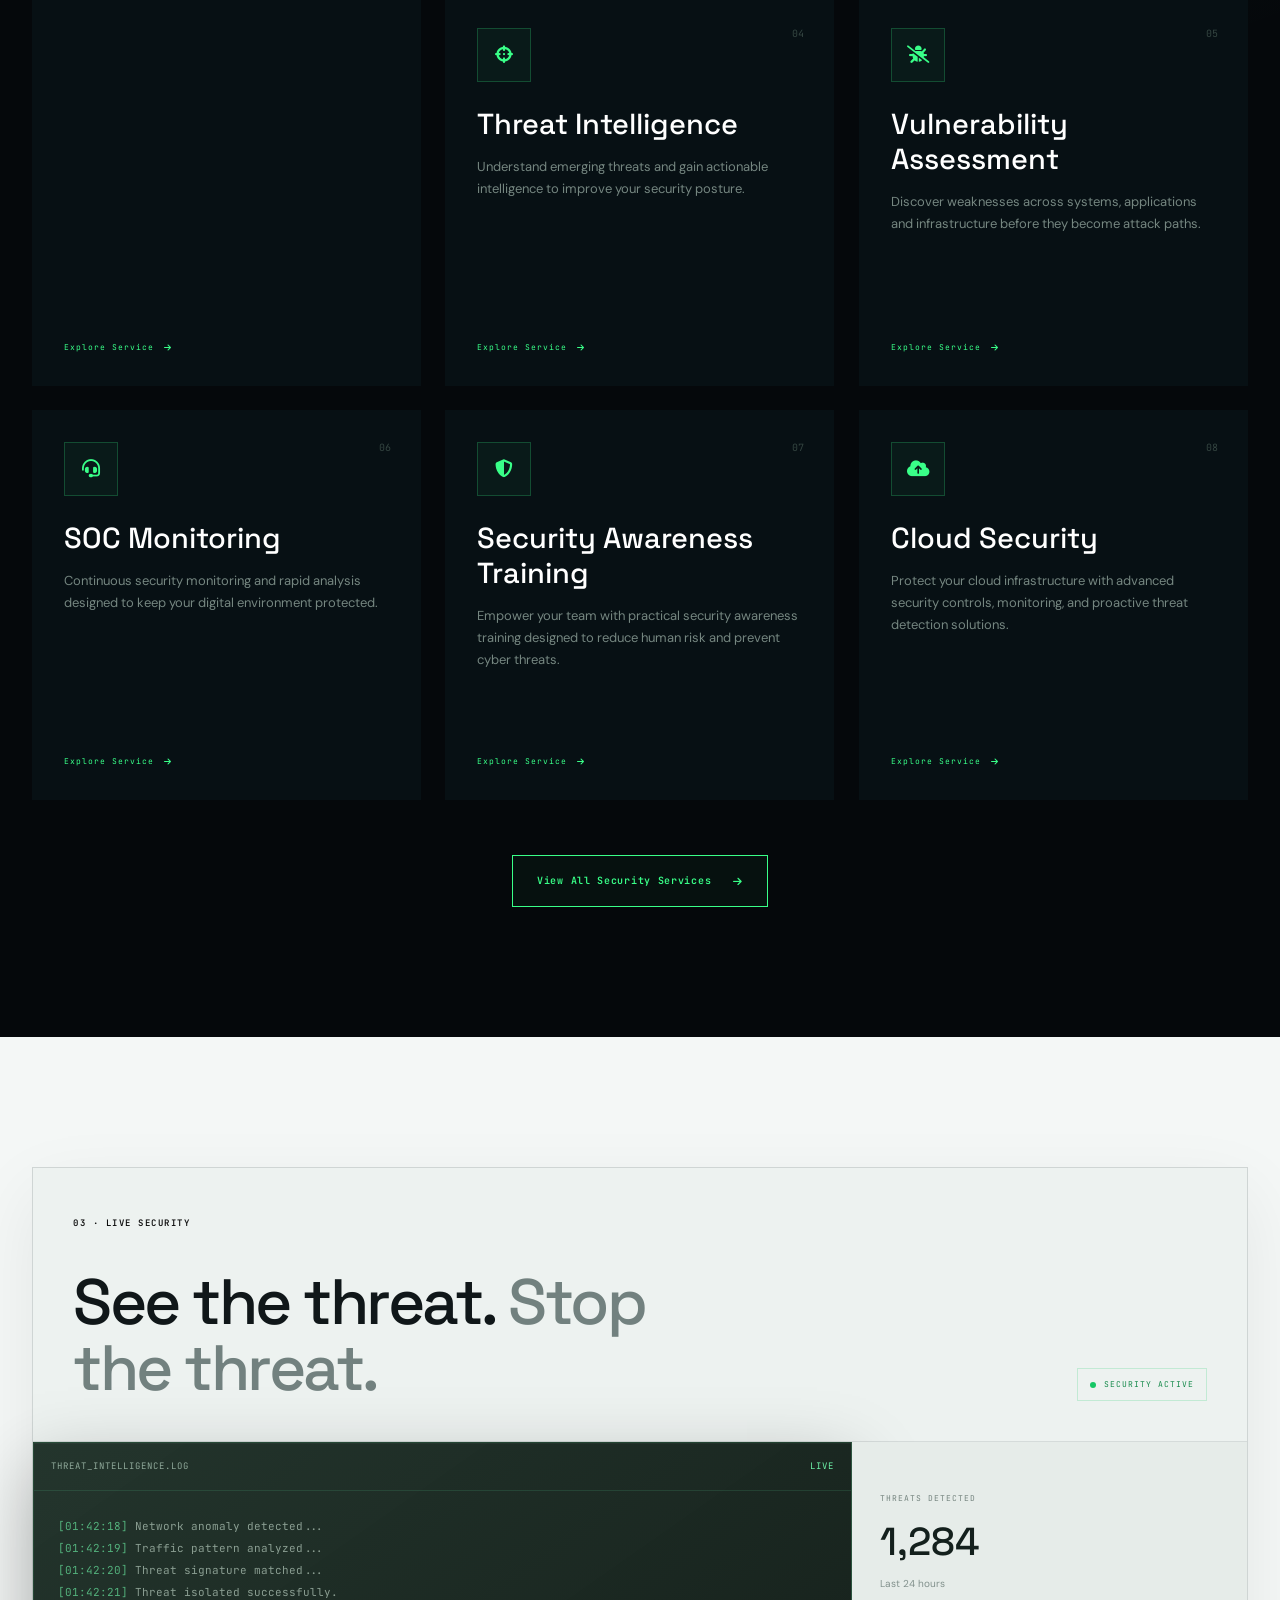
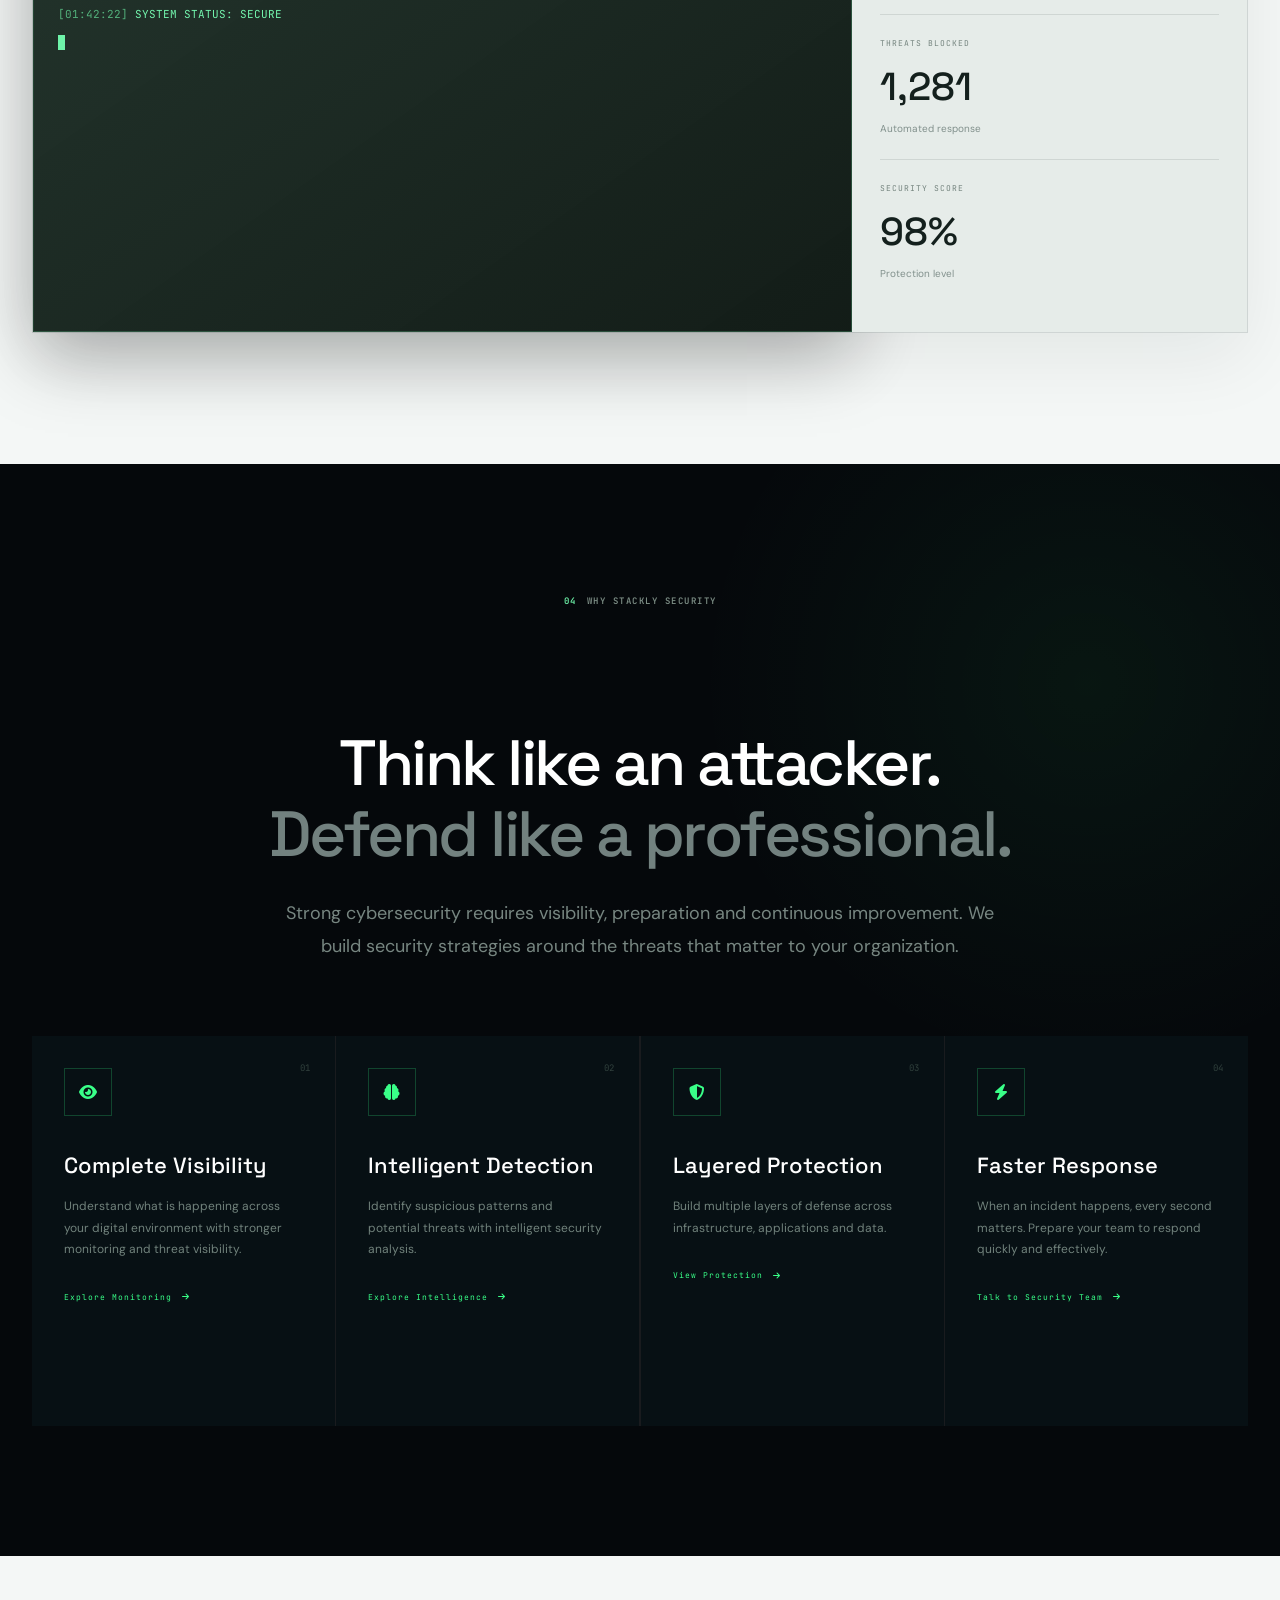
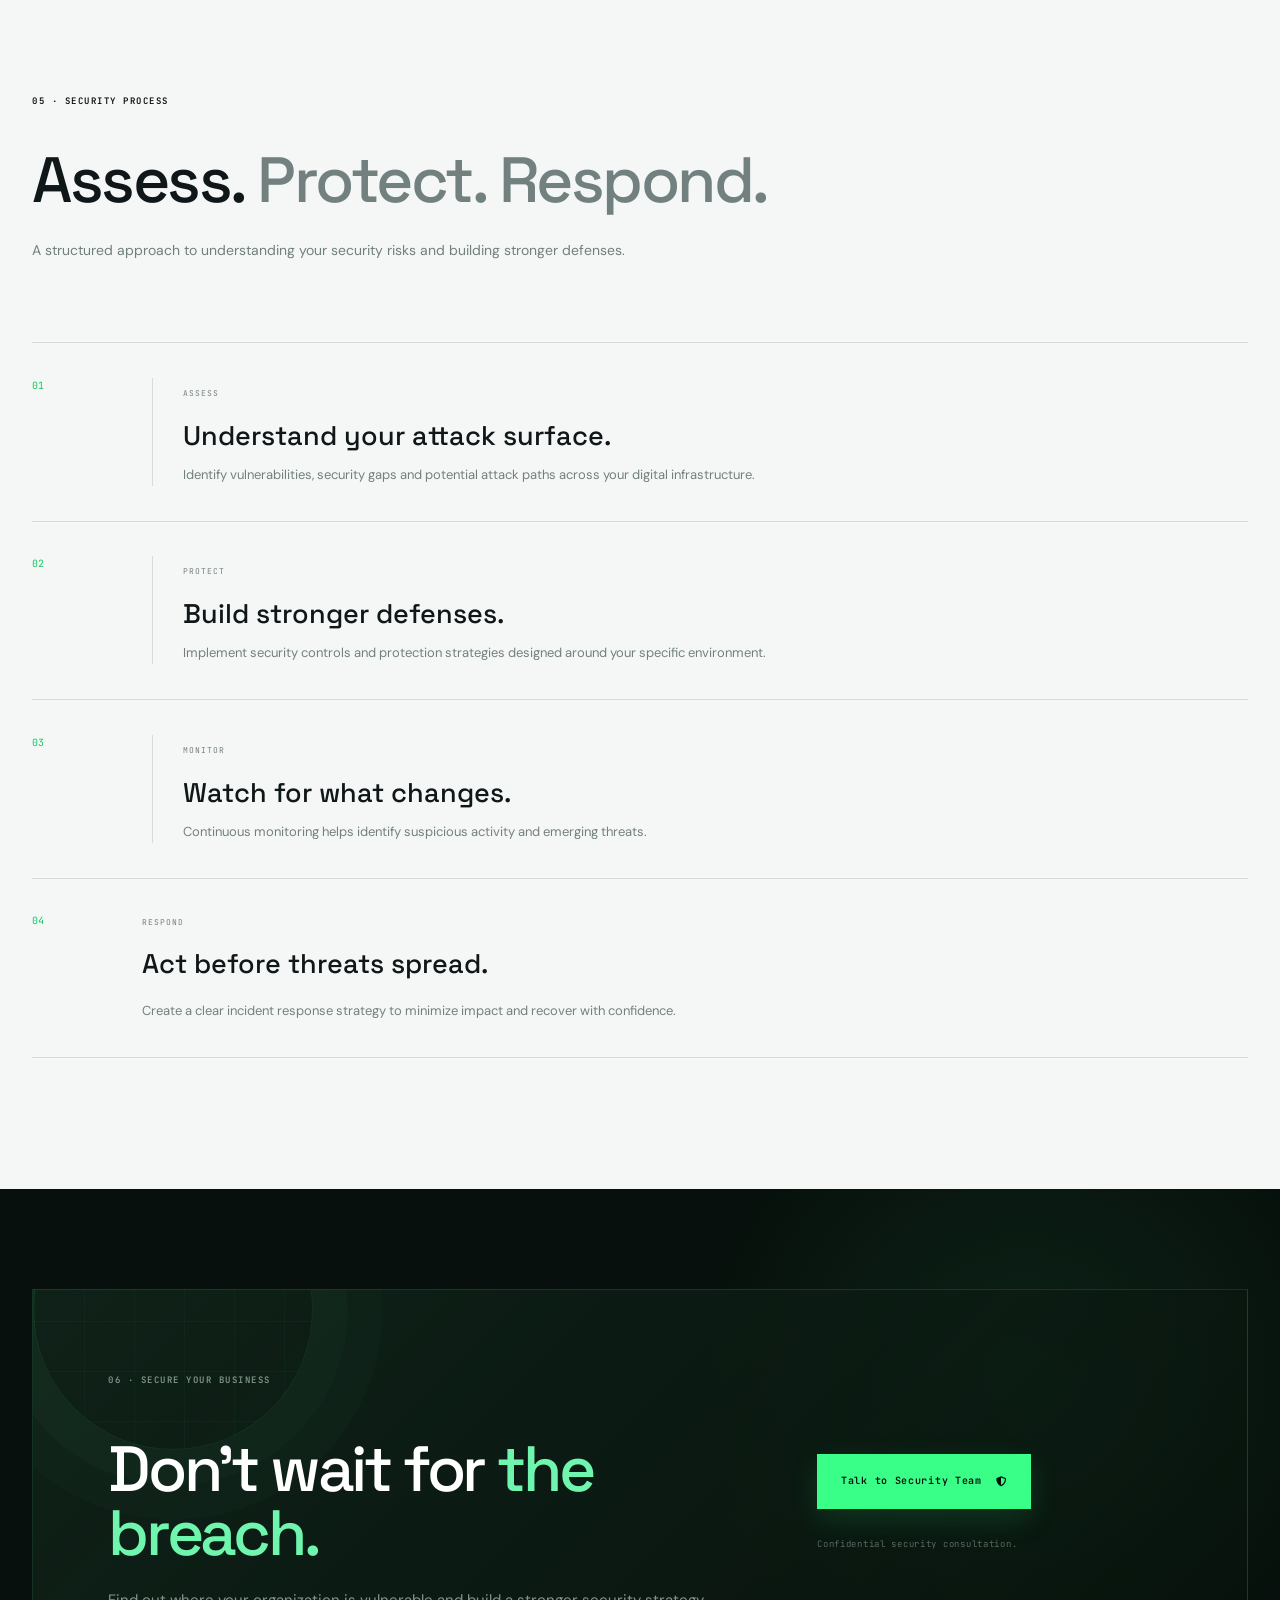
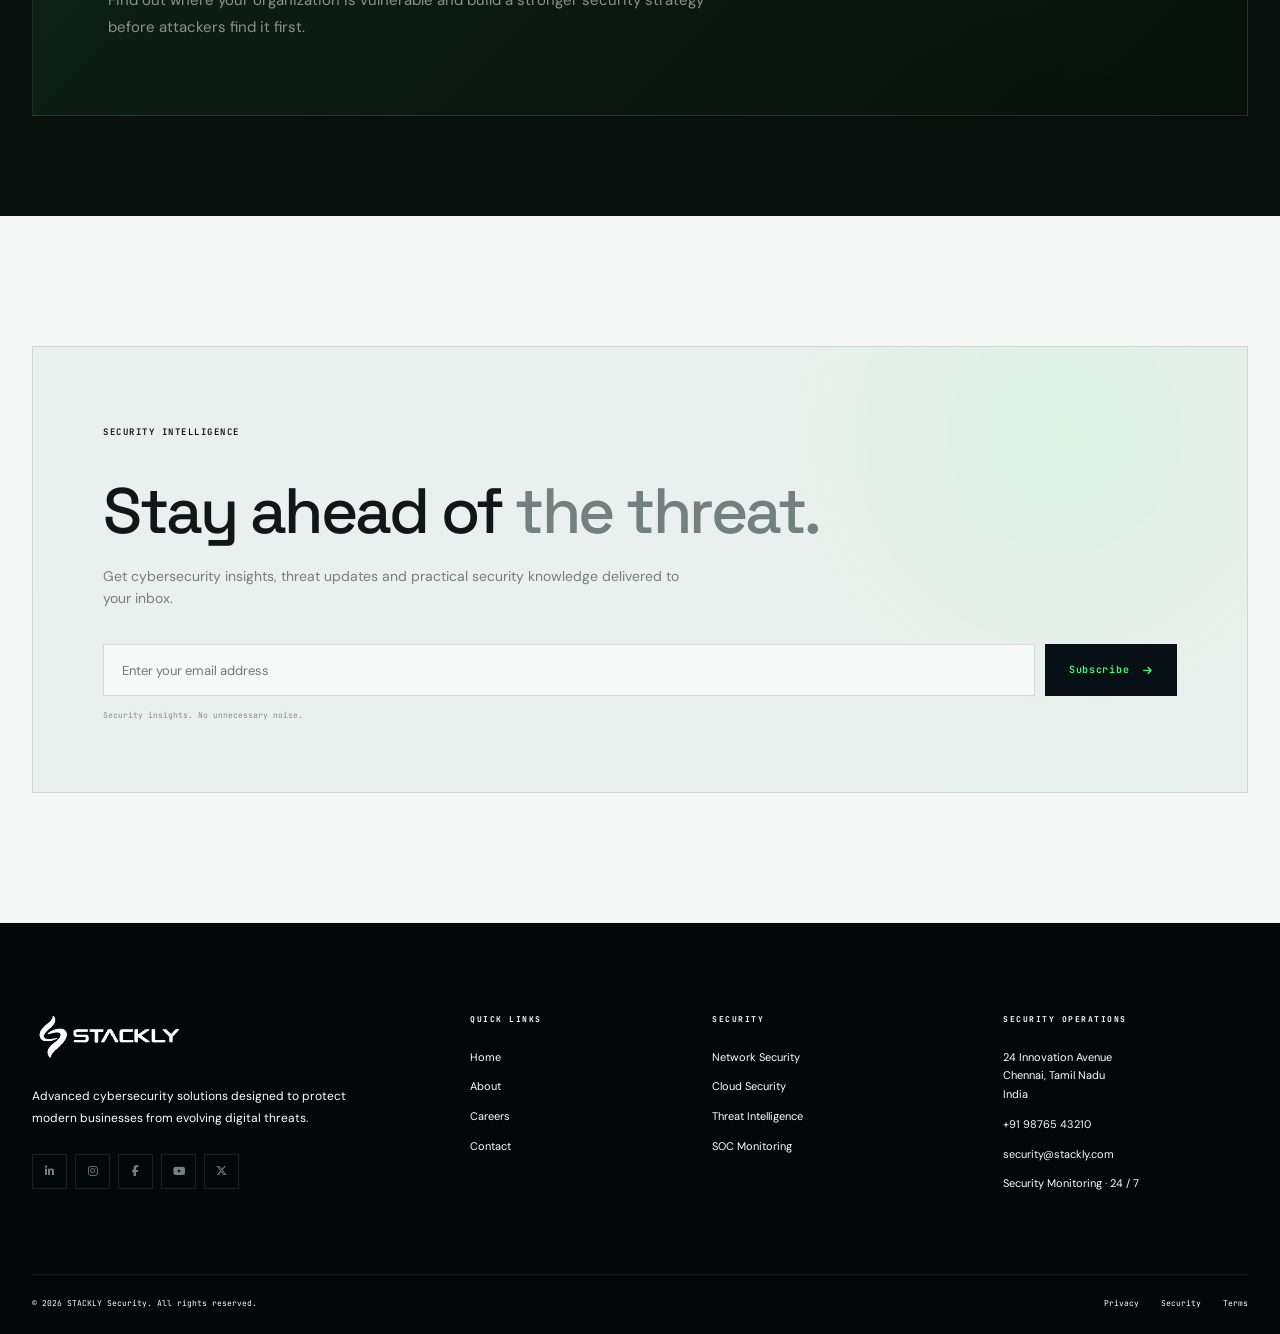
==== commit 7a7c3554: "add" ====
--- a/index.html
+++ b/index.html
@@ -2272,6 +2272,14 @@
                         <i class="fa-brands fa-youtube"></i>
                     </a>
 
+
+                    <a 
+    href="404.html" 
+    aria-label="Twitter" 
+>
+    <i class="fa-brands fa-x-twitter"></i>
+</a>
+
                 </div>
 
             </div>
